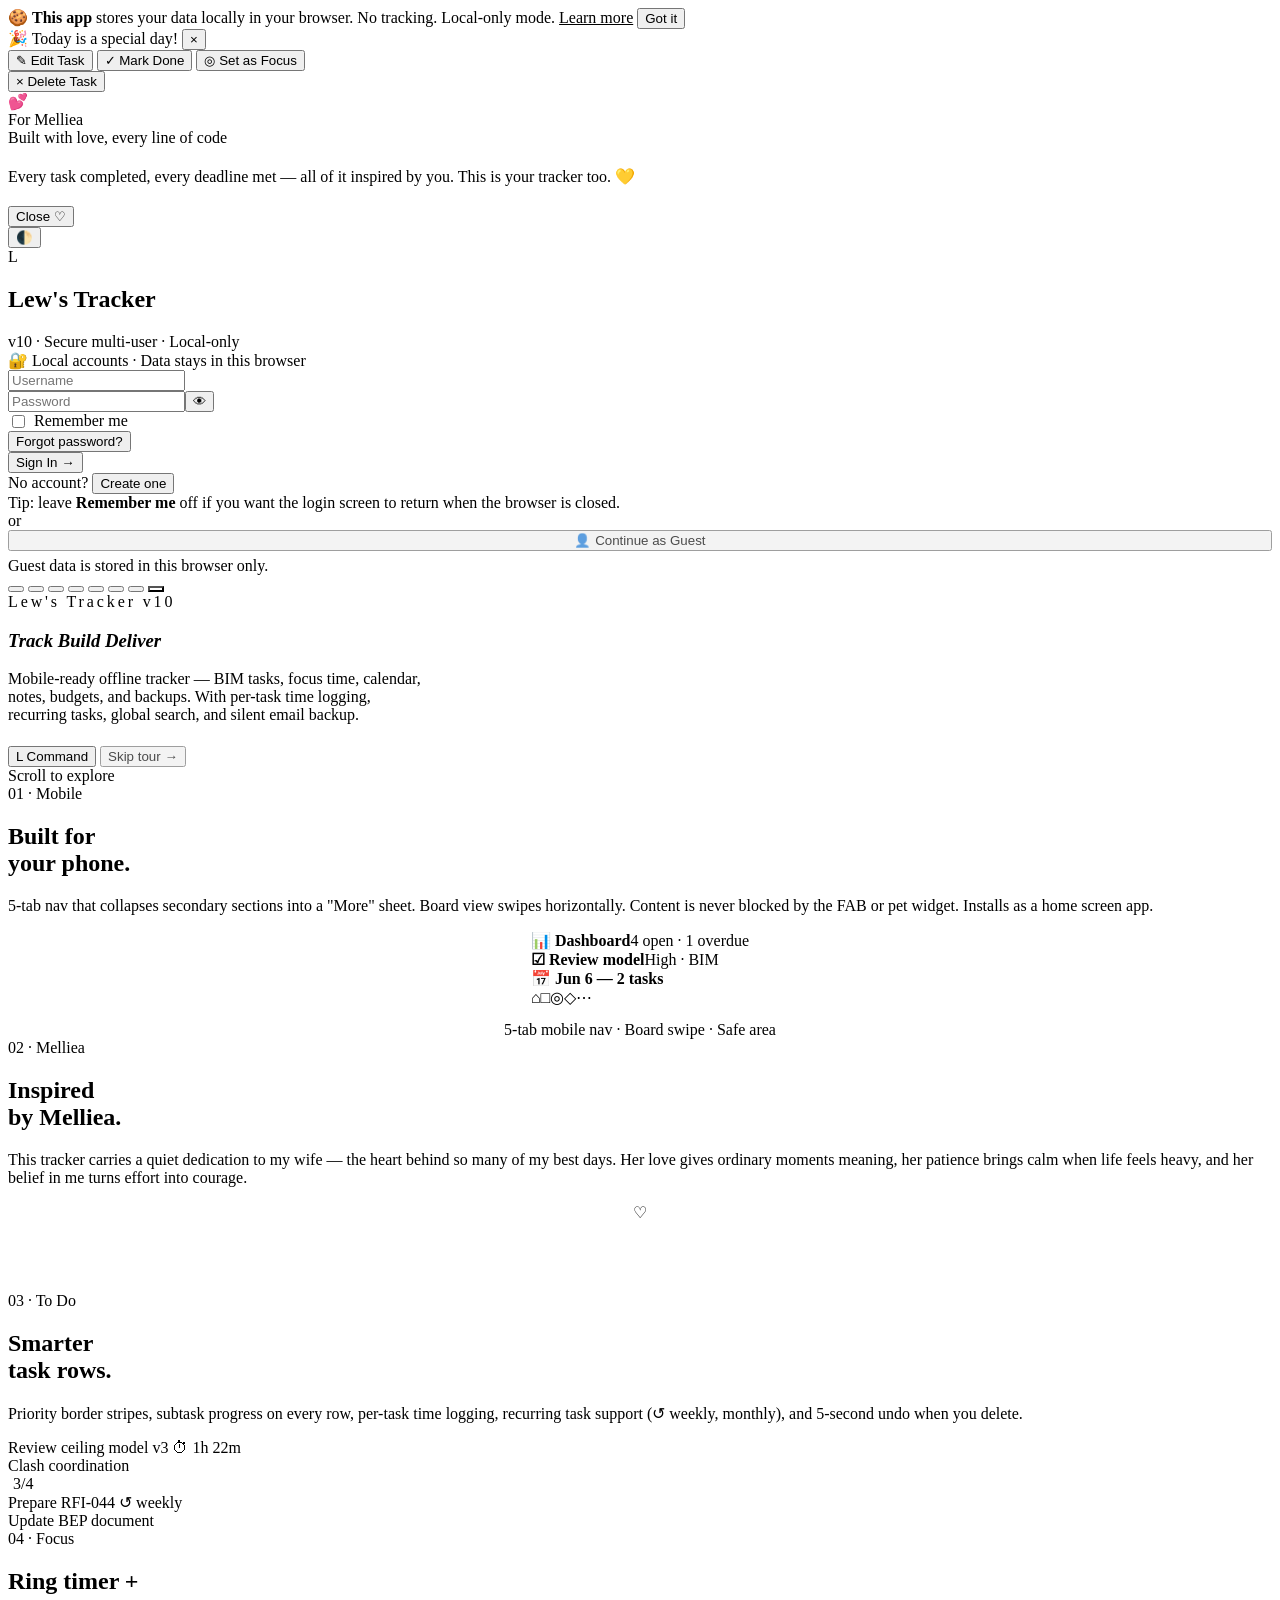
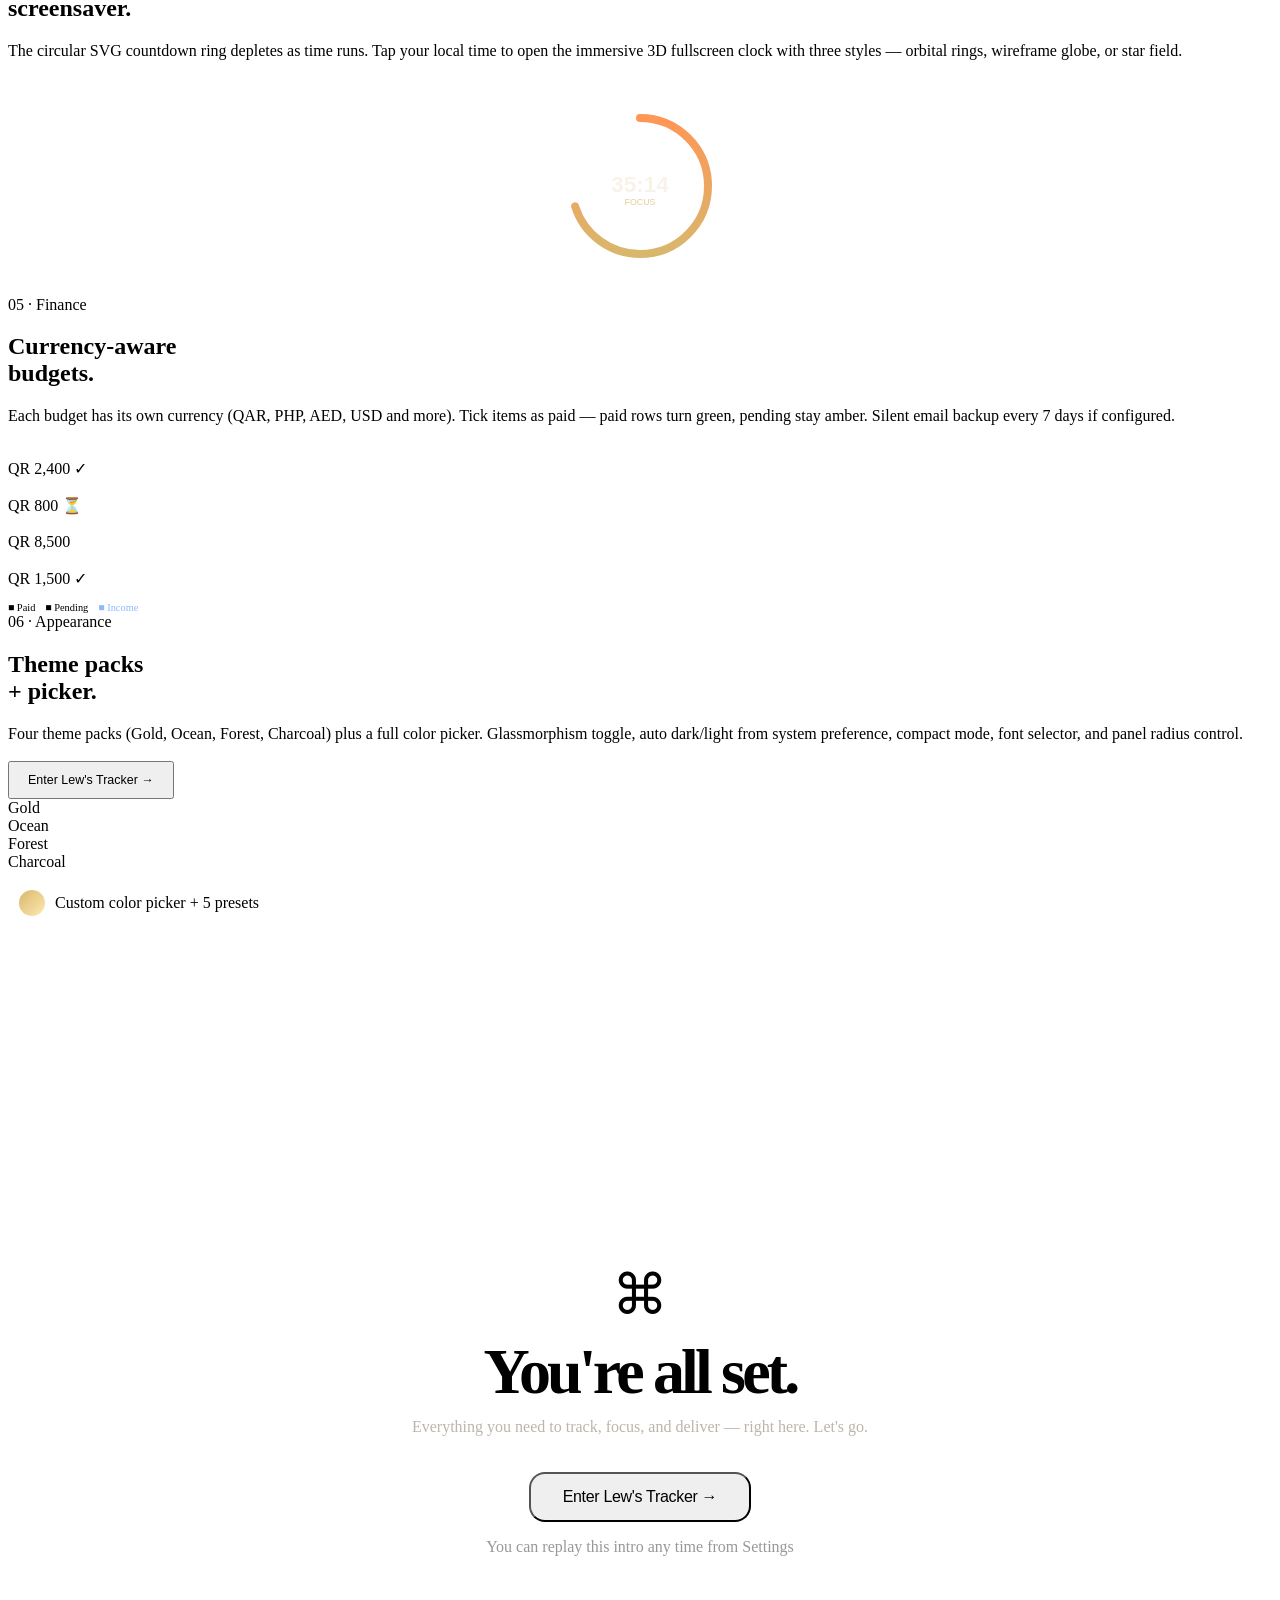
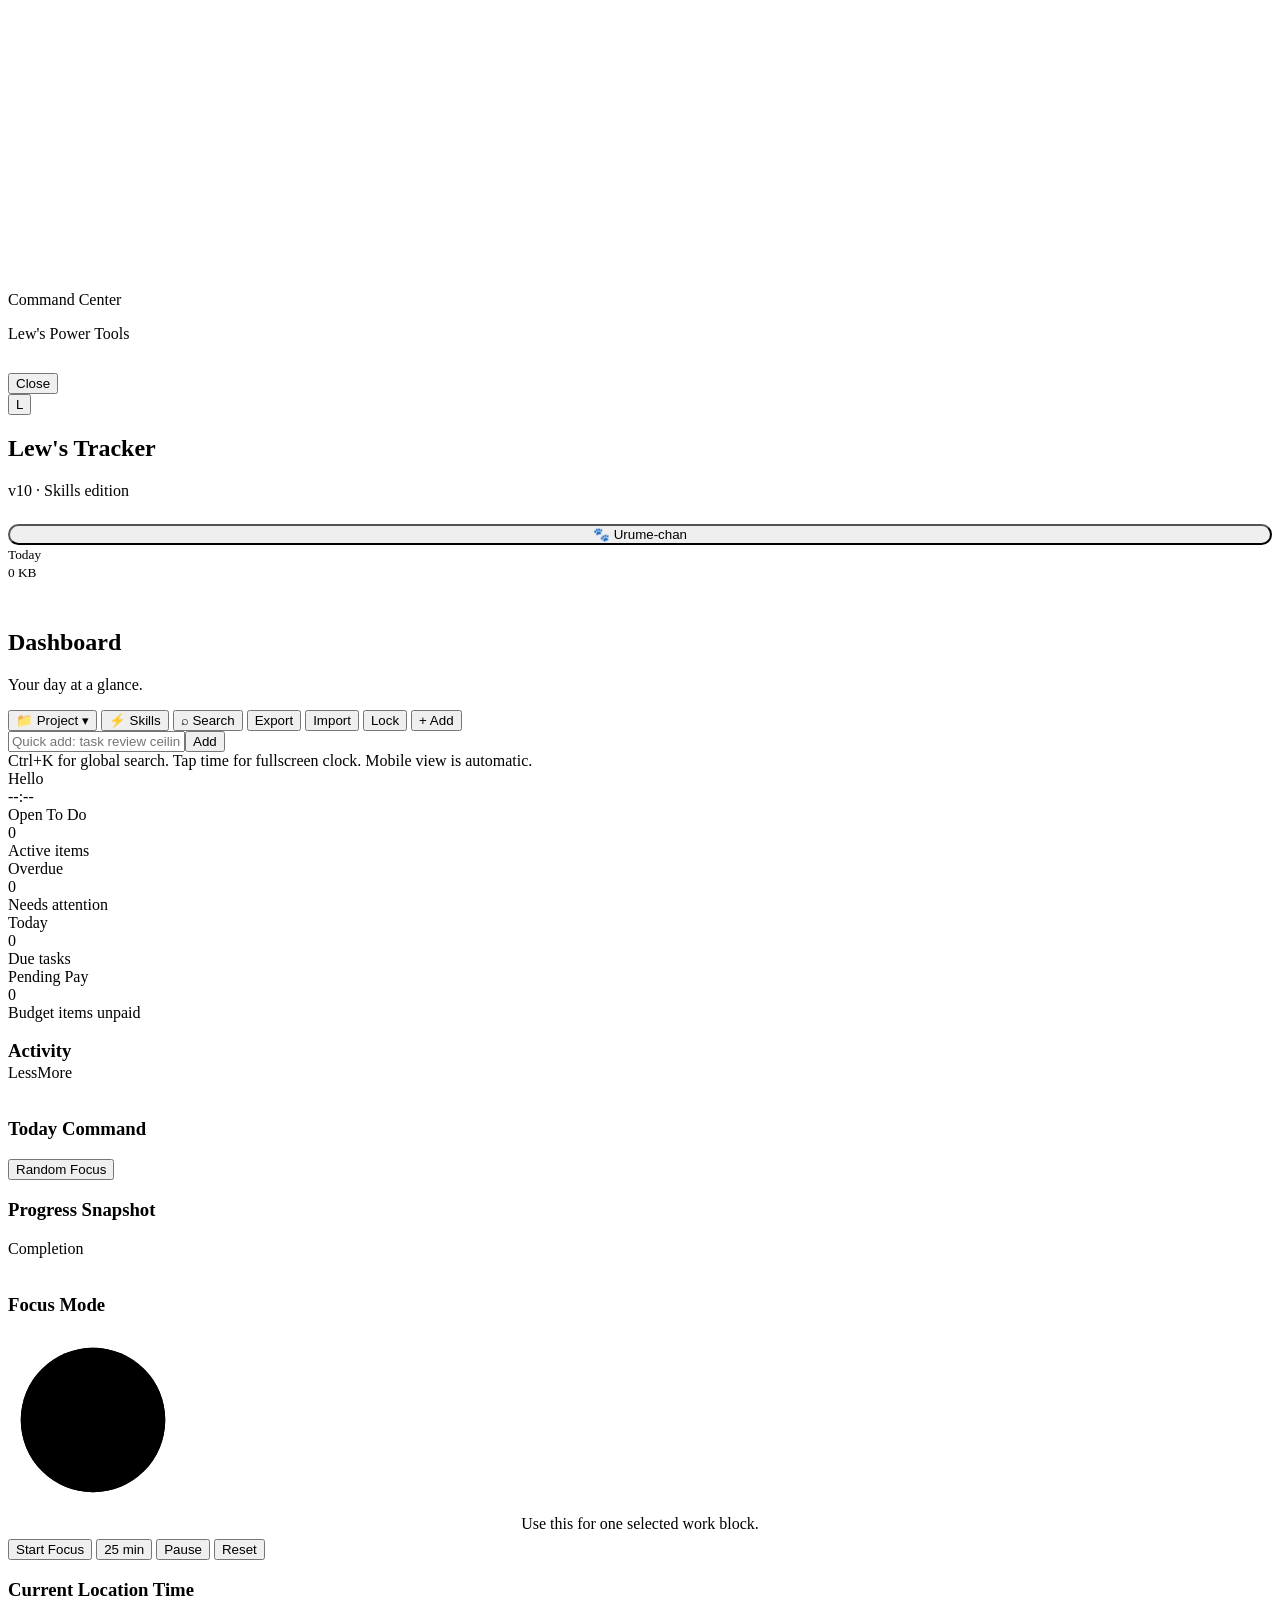
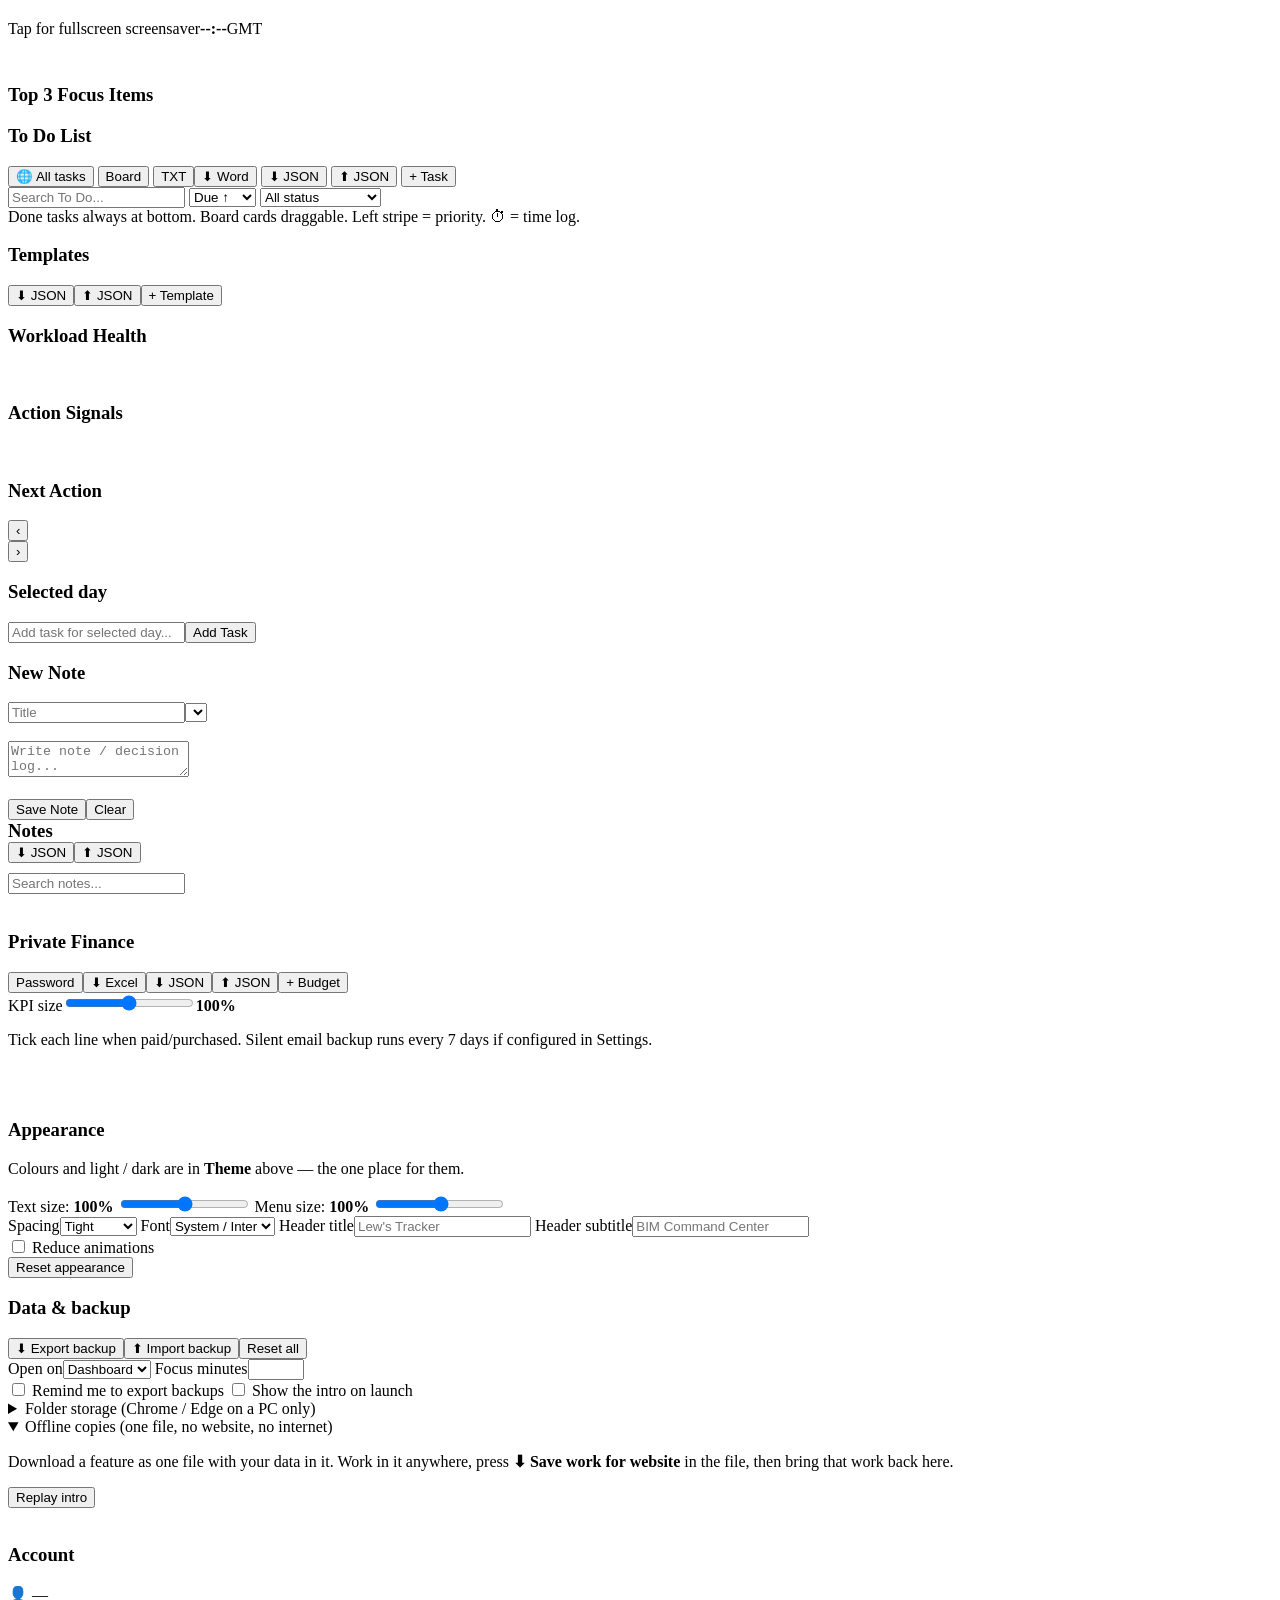
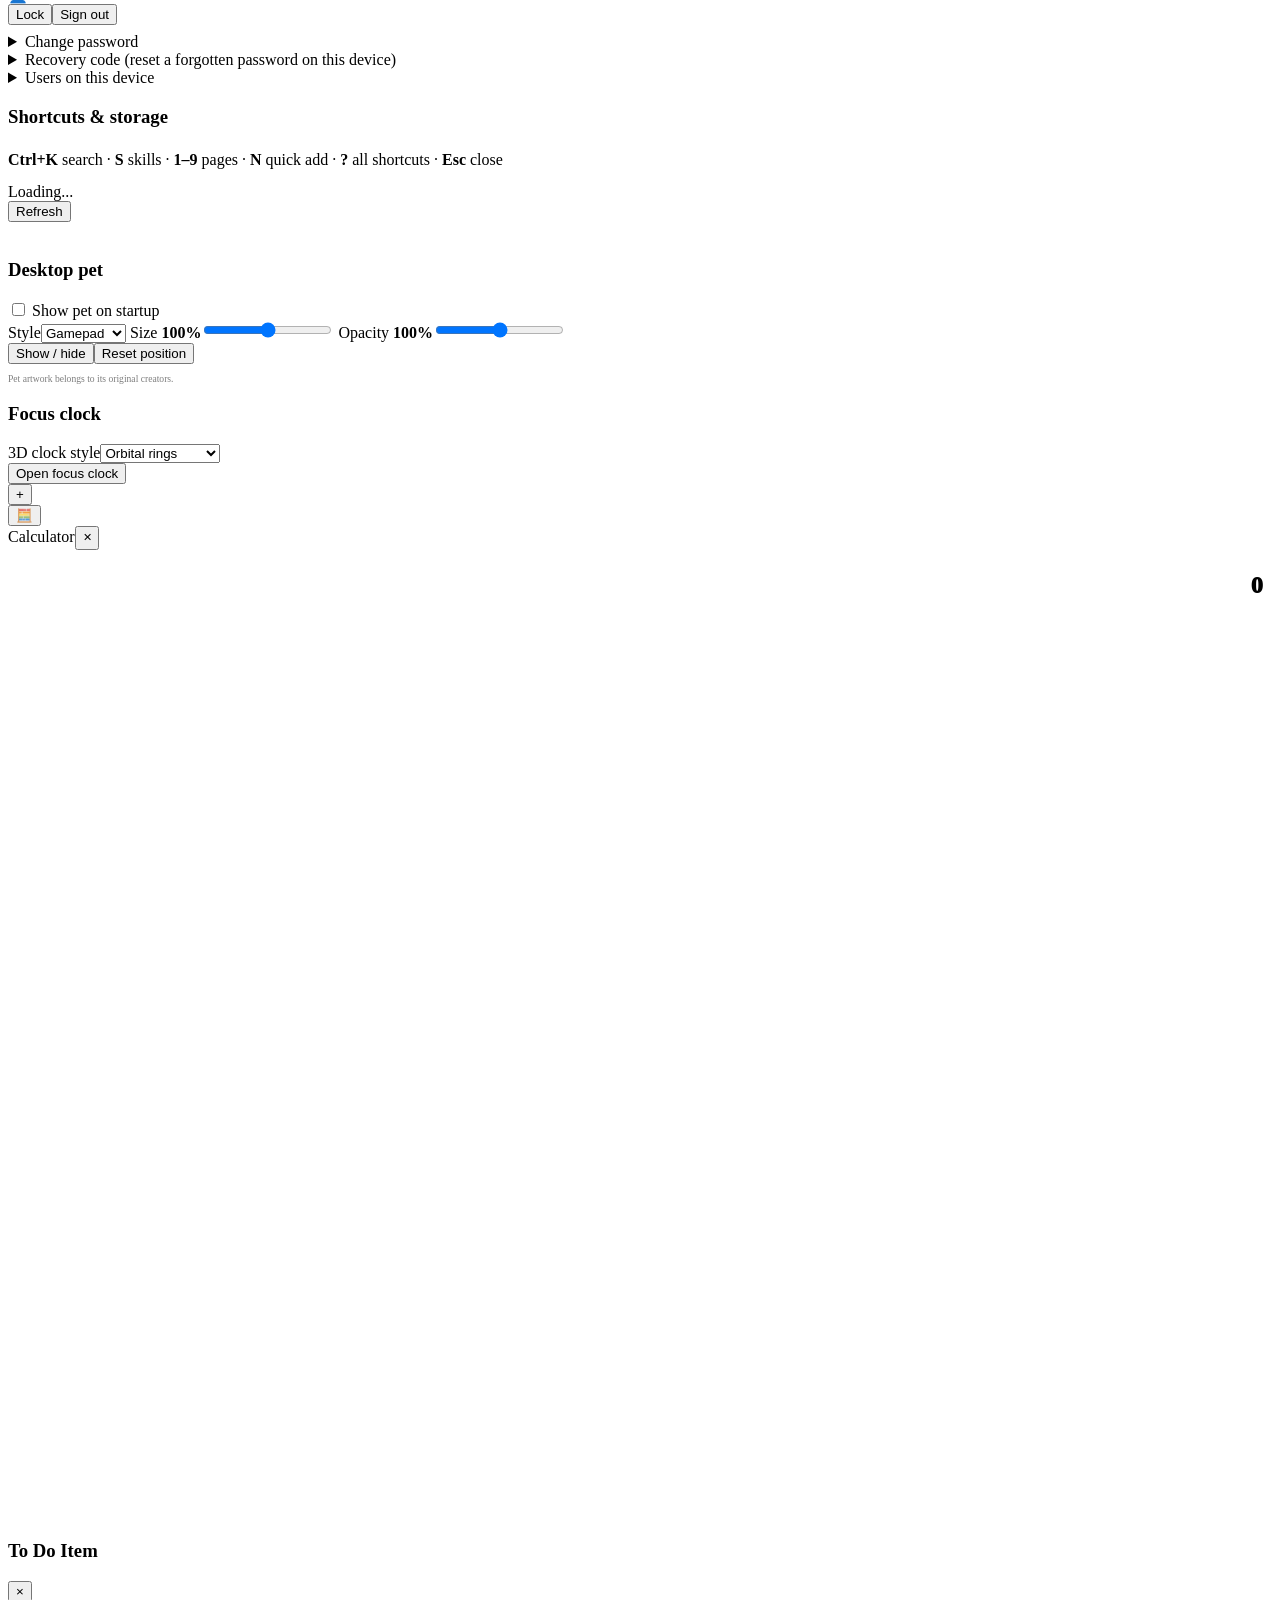
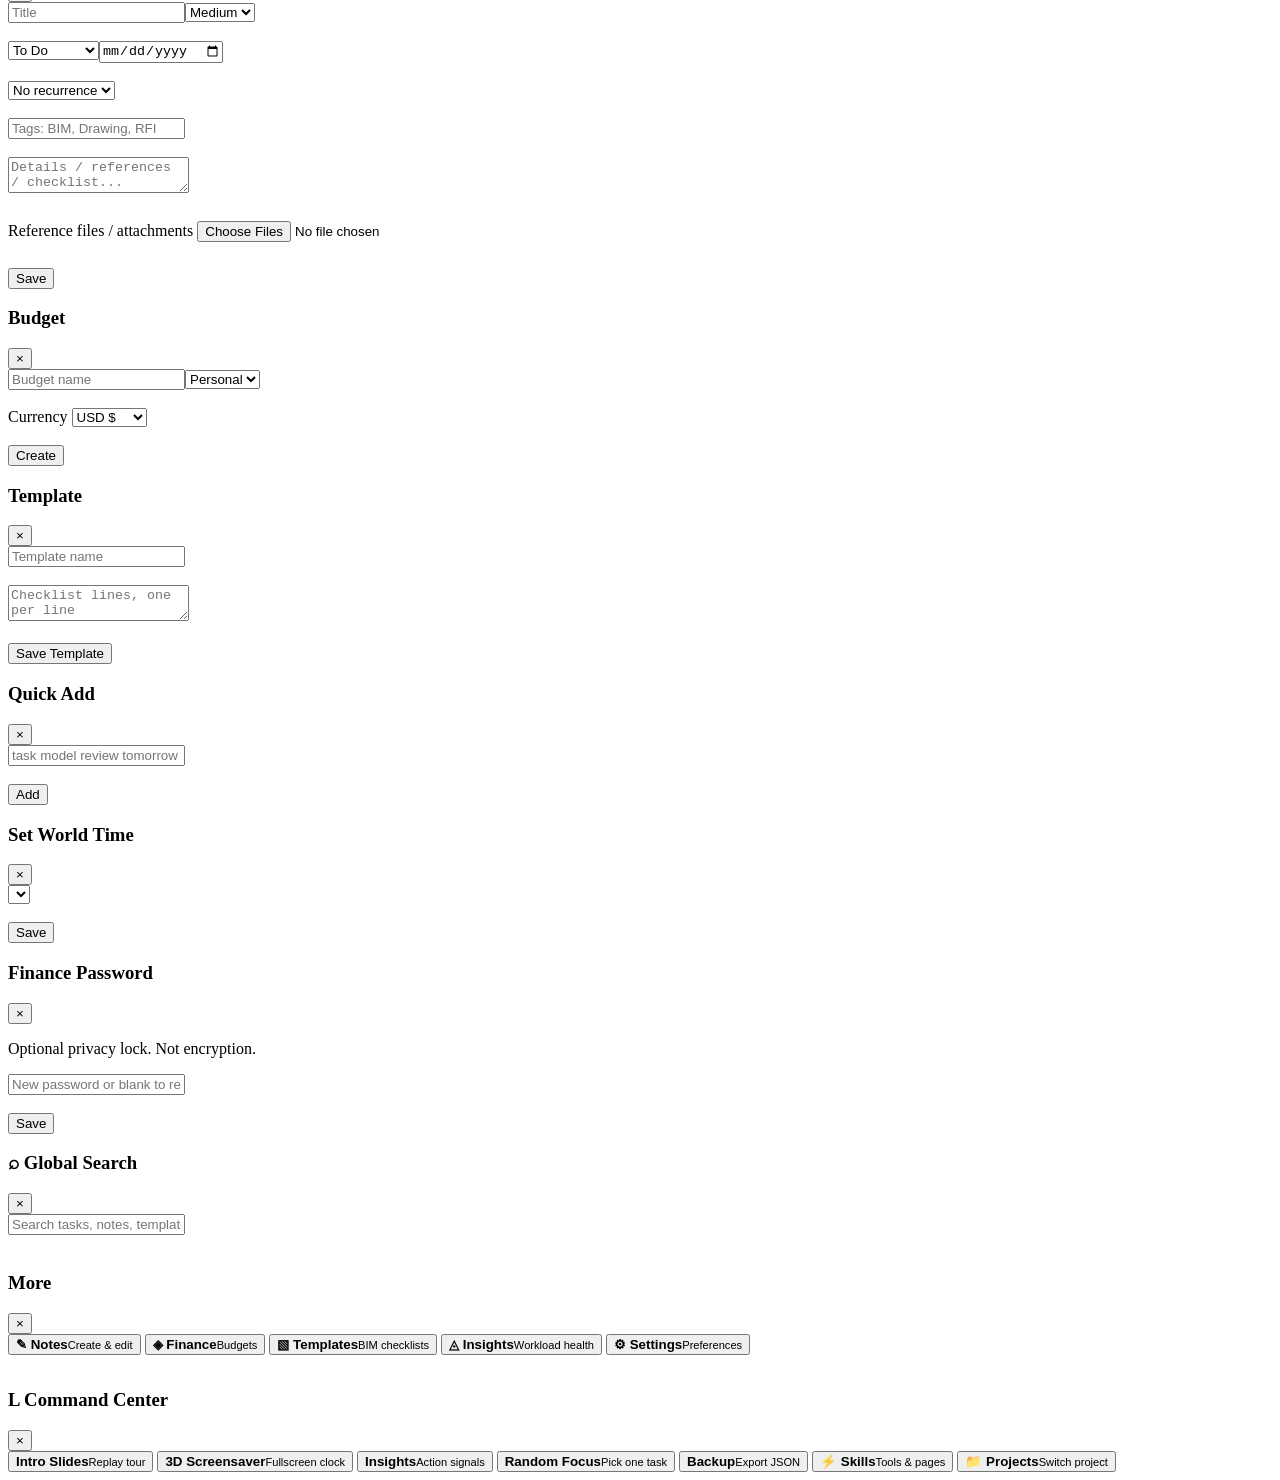
==== index.html @ 8d97970d "Model assignments export/import + new-MIDP check; Folder tree view - Drawing ID = number without rev" ====
<!doctype html>
<html lang="en">
<!--
  LEW'S TRACKER v10 — the MOTHER FILE
  ─────────────────────────────────────────────────────────────────────
  This file is the "computer case": login, menu, the tracker's own tabs
  and the SKILL LIST (near the bottom).  Everything else is a separate
  piece you can upgrade on its own:

    core/      the motherboard — app.js (tracker), lt.js (plugs skills in),
               theme.js + theme.css (one theme for every tab),
               projects.js (switch projects), sync.js (cloud backup)
    skills/    the upgrade pieces — one folder per skill
    lib/       Excel libraries (work offline)
    img/       pet artwork

  To add a skill: put its file in skills/<name>/ and add one line to the
  SKILL LIST below.  To change a skill: open only that skill's file.
-->
<head>
<meta charset="utf-8">
<meta name="viewport" content="width=device-width,initial-scale=1,viewport-fit=cover">
<meta name="theme-color" content="#070807">
<meta name="description" content="Lew's Tracker — BIM Command Center. Tasks, QA/QC, BIM register, TIDP checks, team delegation with Excel planners. Multi-project, local-first.">
<meta name="author" content="Lew">
<meta property="og:type" content="website">
<meta property="og:url" content="https://louie186.github.io/work-tracker/">
<meta property="og:title" content="Lew's Tracker — BIM Command Center">
<meta property="og:description" content="BIM task tracker with QA/QC, register, TIDP checker and team delegation.">
<meta property="og:image" content="https://louie186.github.io/work-tracker/icons/icon-512.png">
<meta name="twitter:card" content="summary_large_image">
<link rel="manifest" href="manifest.json">
<link rel="icon" type="image/png" sizes="32" href="icons/favicon-32.png">
<link rel="apple-touch-icon" href="icons/icon-192.png">
<title>Lew's Tracker v10</title>
<script src="core/theme.js"></script>
<link rel="stylesheet" href="core/app.css">
<link rel="stylesheet" href="core/theme.css">
<link rel="stylesheet" href="core/lt.css">
</head>
<body>
<script src="core/boot.js"></script>

<!-- ── Cookie Consent ─────────────────────────────────────────────────── -->
<div id="cookieBanner" class="hidden">
  <span>🍪 <b>This app</b> stores your data locally in your browser. No tracking. Local-only mode. <a href="#" onclick="return false" style="color:var(--accent)">Learn more</a></span>
  <button class="btn primary" onclick="acceptCookies()">Got it</button>
</div>

<!-- ── Today Is Special Banner ───────────────────────────────────────── -->
<div id="specialBanner">
  <span id="specialBannerMsg">🎉 Today is a special day!</span>
  <button class="close-banner" onclick="document.getElementById('specialBanner').classList.remove('show')">×</button>
</div>

<!-- ── Context Menu ───────────────────────────────────────────────────── -->
<div id="ctxMenu">
  <button onclick="ctxAction('edit')">✎ Edit Task</button>
  <button onclick="ctxAction('done')">✓ Mark Done</button>
  <button onclick="ctxAction('focus')">◎ Set as Focus</button>
  <div class="ctx-divider"></div>
  <button onclick="ctxAction('delete')" class="ctx-danger">× Delete Task</button>
</div>

<!-- ── Dedication Overlay ────────────────────────────────────────────── -->
<div id="dedicationOverlay">
  <div class="dedication-card">
    <div class="dedication-heart">💕</div>
    <div class="dedication-title">For Melliea</div>
    <div class="dedication-subtitle">Built with love, every line of code</div>
    <div class="daily-quote" id="dedicationQuote" style="text-align:left;margin:0 0 20px"></div>
    <div class="dedication-msg" id="dedicationMsg">
      Every task completed, every deadline met — all of it inspired by you. 
      This is your tracker too. 💛
    </div>
    <div id="dedicationCountdown" style="margin-bottom:20px"></div>
    <button class="dedication-close" onclick="closeDedication()">Close ♡</button>
  </div>
</div>

<!-- ── Login Screen v8.8 ─────────────────────────────────────────────── -->
<div class="login-screen" id="loginScreen">
  <div class="login-card">
    <button class="login-theme-toggle" type="button" onclick="toggleLoginTheme()" title="Toggle light / dark">🌓</button>
    <div class="login-logo" id="loginLogoEl" onclick="handleLogoClick()">L</div>
    <h2>Lew's Tracker</h2>
    <div class="sub">v10 · Secure multi-user · Local-only</div>
    <div class="login-secure-badge">🔐 Local accounts · Data stays in this browser</div>

    <!-- Sign in form -->
    <div id="loginForm">
      <input id="loginUsername" placeholder="Username" autocomplete="username" autocapitalize="none">
      <div class="login-field"><input id="loginPassword" type="password" placeholder="Password" autocomplete="current-password"><button class="login-eye" type="button" onclick="togglePwd('loginPassword',this)">👁</button></div>
      <div class="login-actions-row"><label class="small" style="display:flex;align-items:center;gap:6px"><input type="checkbox" id="rememberMe" style="width:auto"> Remember me</label><button class="login-mini-btn" type="button" onclick="showRecovery()">Forgot password?</button></div>
      <button class="btn primary" onclick="doLogin()">Sign In →</button>
      <div class="login-err" id="loginErr"></div>
      <div class="login-switch">No account? <button onclick="showRegister()">Create one</button></div>
      <div class="login-help">Tip: leave <b>Remember me</b> off if you want the login screen to return when the browser is closed.</div>
      <div class="login-divider">or</div>
      <button class="btn" onclick="doGuestLogin()" style="width:100%;justify-content:center;opacity:.7">👤 Continue as Guest</button>
      <div class="login-help" style="margin-top:6px">Guest data is stored in this browser only.</div>
    </div>

    <!-- Register form -->
    <div id="registerForm" style="display:none">
      <input id="regUsername" placeholder="Choose username" autocapitalize="none">
      <div class="login-field"><input id="regPassword" type="password" placeholder="Password (min 4 chars)" oninput="updatePwdStrength(this.value)"><button class="login-eye" type="button" onclick="togglePwd('regPassword',this)">👁</button></div><div class="login-strength" id="pwdStrength"><span></span></div>
      <div class="login-field"><input id="regPassword2" type="password" placeholder="Confirm password"><button class="login-eye" type="button" onclick="togglePwd('regPassword2',this)">👁</button></div>
      <select id="regSecQ" style="margin-top:6px"><option value="">— Security question (for recovery) —</option><option value="pet">What was your first pet's name?</option><option value="city">What city were you born in?</option><option value="food">What is your favorite food?</option><option value="teacher">Who was your favorite teacher?</option><option value="street">What street did you grow up on?</option></select>
      <input id="regSecA" placeholder="Your answer" style="margin-top:6px">
      <button class="btn primary" onclick="doRegister()">Create Account</button>
      <div class="login-err" id="regErr"></div>
      <div class="login-switch">Have an account? <button onclick="showSignIn()">Sign in</button></div>
    </div>

    <!-- Recovery form -->
    <div id="recoveryForm" style="display:none">
      <input id="recUsername" placeholder="Your username" autocapitalize="none">
      <div id="recSecQWrap" style="margin-top:8px;display:none">
        <p class="small" id="recSecQLabel" style="margin-bottom:6px;color:var(--accent)"></p>
        <input id="recSecA" placeholder="Your answer">
      </div>
      <div class="login-divider">or</div>
      <div class="login-field"><input id="recMasterCode" placeholder="Recovery code (set in Settings → Security)" type="password"><button class="login-eye" type="button" onclick="togglePwd('recMasterCode',this)">👁</button></div>
      <div class="login-field" style="margin-top:8px"><input id="recNewPwd" type="password" placeholder="New password (min 4 chars)"><button class="login-eye" type="button" onclick="togglePwd('recNewPwd',this)">👁</button></div>
      <div class="login-field" style="margin-top:6px"><input id="recNewPwd2" type="password" placeholder="Confirm new password"><button class="login-eye" type="button" onclick="togglePwd('recNewPwd2',this)">👁</button></div>
      <button class="btn primary" onclick="doRecovery()" style="margin-top:8px">Reset Password</button>
      <div class="login-err" id="recErr"></div>
      <div class="login-switch"><button onclick="showSignIn()">Back to sign in</button></div>
    </div>
  </div>
</div>

<section class="intro" id="intro">
<!-- Scroll progress bar -->
<div class="intro-progress" id="introProgress"><div class="intro-progress-fill" id="introProgressFill"></div></div>
<!-- Floating particles -->
<div class="intro-particles" id="introParticles"></div>
<!-- Progress dots (right edge) -->
<div class="intro-dots" id="introDots">
  <button class="intro-dot-btn active" onclick="scrollIntroTo(0)" title="Intro"></button>
  <button class="intro-dot-btn" onclick="scrollIntroTo(1)" title="Mobile"></button>
  <button class="intro-dot-btn" onclick="scrollIntroTo(2)" title="Melliea"></button>
  <button class="intro-dot-btn" onclick="scrollIntroTo(3)" title="Tasks"></button>
  <button class="intro-dot-btn" onclick="scrollIntroTo(4)" title="Focus"></button>
  <button class="intro-dot-btn" onclick="scrollIntroTo(5)" title="Finance"></button>
  <button class="intro-dot-btn" onclick="scrollIntroTo(6)" title="Appearance"></button>
  <button class="intro-dot-btn" onclick="scrollIntroTo(7)" title="Enter" style="background:color-mix(in srgb,var(--accent) 30%,transparent)"></button>
</div>

<!-- Title slide -->
<section class="intro-top" id="introSlide0">
  <div class="intro-grid">
    <div>
      <div class="label" style="color:var(--accent);letter-spacing:.18em;margin-bottom:12px">Lew's Tracker v10</div>
      <h1>
        <span><em>Track</em></span>
        <span><em>Build</em></span>
        <span><em>Deliver</em></span>
      </h1>
      <p style="margin:18px 0 22px;max-width:420px">Mobile-ready offline tracker — BIM tasks, focus time, calendar, notes, budgets, and backups. With per-task time logging, recurring tasks, global search, and silent email backup.</p>
      <div class="row">
        <button class="btn" onclick="openCommand()">L Command</button>
        <button class="btn" onclick="scrollIntroTo(7)" style="opacity:.7">Skip tour →</button>
      </div>
    </div>
    <div class="orb">
      <div class="orb-glow"></div>
      <div class="orb-globe">
        <div class="orb-ring"></div>
        <div class="orb-ring"></div>
        <div class="orb-ring"></div>
        <div class="orb-ring"></div>
        <div class="orb-ring"></div>
        <div class="orb-ring"></div>
        <div class="orb-ring"></div>
        <div class="orb-ring"></div>
      </div>
      <div class="orb-core"></div>
      <div class="orb-dot"></div>
    </div>
  </div>
  <div class="scroll-cue">Scroll to explore</div>
</section>

<!-- Slide 01 · Mobile -->
<section class="intro-slide" id="introSlide1">
  <div class="slide-inner">
    <div>
      <div class="slide-kicker">01 · Mobile</div>
      <h2 class="slide-title">Built for<br>your phone.</h2>
      <p>5-tab nav that collapses secondary sections into a "More" sheet. Board view swipes horizontally. Content is never blocked by the FAB or pet widget. Installs as a home screen app.</p>
    </div>
    <div class="slide-card" style="display:flex;flex-direction:column;align-items:center;justify-content:center;gap:14px">
      <div class="demo-phone">
        <div class="demo-phone-bar"></div>
        <div class="demo-phone-body">
          <div class="demo-phone-card"><b>📊 Dashboard</b>4 open · 1 overdue</div>
          <div class="demo-phone-card"><b>☑ Review model</b>High · BIM</div>
          <div class="demo-phone-card"><b>📅 Jun 6 — 2 tasks</b></div>
        </div>
        <div class="demo-phone-nav">
          <span class="on">⌂</span><span>□</span><span>◎</span><span>◇</span><span>⋯</span>
        </div>
      </div>
      <p class="small" style="text-align:center;margin:0">5-tab mobile nav · Board swipe · Safe area</p>
    </div>
  </div>
</section>

<!-- Slide 02 · Melliea -->
<section class="intro-slide" id="introSlide2">
  <div class="slide-inner">
    <div>
      <div class="slide-kicker">02 · Melliea</div>
      <h2 class="slide-title">Inspired<br>by Melliea.</h2>
      <p>This tracker carries a quiet dedication to my wife — the heart behind so many of my best days. Her love gives ordinary moments meaning, her patience brings calm when life feels heavy, and her belief in me turns effort into courage.</p>
    </div>
    <div class="slide-card" style="display:flex;flex-direction:column;align-items:center;justify-content:center;gap:16px">
      <div class="mock-heart">♡</div>
      <p class="small" style="text-align:center;color:rgba(255,255,255,.55);font-style:italic;max-width:220px;margin:0">"For Melliea — my inspiration, my peace, and my reason to keep becoming better."</p>
    </div>
  </div>
</section>

<!-- Slide 03 · Tasks -->
<section class="intro-slide" id="introSlide3">
  <div class="slide-inner">
    <div>
      <div class="slide-kicker">03 · To Do</div>
      <h2 class="slide-title">Smarter<br>task rows.</h2>
      <p>Priority border stripes, subtask progress on every row, per-task time logging, recurring task support (↺ weekly, monthly), and 5-second undo when you delete.</p>
    </div>
    <div class="slide-card">
      <div class="demo-tasks">
        <div class="demo-task high">Review ceiling model v3 <span class="demo-badge">⏱ 1h 22m</span></div>
        <div class="demo-task medium">
          Clash coordination
          <span style="display:flex;align-items:center;gap:5px">
            <span class="demo-prog-wrap"><span class="demo-prog-fill" style="width:75%"></span></span>
            <span class="demo-badge">3/4</span>
          </span>
        </div>
        <div class="demo-task low">Prepare RFI-044 <span class="demo-badge">↺ weekly</span></div>
        <div class="demo-task done">Update BEP document</div>
      </div>
    </div>
  </div>
</section>

<!-- Slide 04 · Focus -->
<section class="intro-slide" id="introSlide4">
  <div class="slide-inner">
    <div>
      <div class="slide-kicker">04 · Focus</div>
      <h2 class="slide-title">Ring timer +<br>screensaver.</h2>
      <p>The circular SVG countdown ring depletes as time runs. Tap your local time to open the immersive 3D fullscreen clock with three styles — orbital rings, wireframe globe, or star field.</p>
    </div>
    <div class="slide-card" style="display:grid;place-items:center;min-height:220px">
      <svg viewBox="0 0 200 200" width="160" height="160">
        <circle fill="none" stroke="rgba(255,255,255,.08)" stroke-width="10" cx="100" cy="100" r="85"/>
        <circle fill="none" stroke="url(#rg)" stroke-width="10" stroke-linecap="round" cx="100" cy="100" r="85"
          stroke-dasharray="534" stroke-dashoffset="160"
          transform="rotate(-90 100 100)" style="animation:ringPulse 3s ease-in-out infinite"/>
        <defs><linearGradient id="rg" x1="0%" y1="0%" x2="100%" y2="0%"><stop offset="0%" stop-color="#d8b76d"/><stop offset="100%" stop-color="#ff9655"/></linearGradient></defs>
        <text fill="#f8f2e8" font-size="28" font-weight="900" text-anchor="middle" dominant-baseline="middle" font-family="Arial,sans-serif" x="100" y="100">35:14</text>
        <text fill="rgba(216,183,109,.7)" font-size="11" text-anchor="middle" font-family="Arial,sans-serif" x="100" y="124">FOCUS</text>
      </svg>
    </div>
  </div>
</section>

<!-- Slide 05 · Finance -->
<section class="intro-slide" id="introSlide5">
  <div class="slide-inner">
    <div>
      <div class="slide-kicker">05 · Finance</div>
      <h2 class="slide-title">Currency-aware<br>budgets.</h2>
      <p>Each budget has its own currency (QAR, PHP, AED, USD and more). Tick items as paid — paid rows turn green, pending stay amber. Silent email backup every 7 days if configured.</p>
    </div>
    <div class="slide-card">
      <div style="margin-bottom:14px">
        <div class="demo-budget-row">
          <span style="color:rgba(255,255,255,.7)">Housing</span>
          <div class="demo-bbar-wrap"><div class="demo-bbar paid" style="--w:85%;animation-delay:.1s"></div></div>
          <span class="demo-budget-val g">QR 2,400 ✓</span>
        </div>
        <div class="demo-budget-row">
          <span style="color:rgba(255,255,255,.7)">Transport</span>
          <div class="demo-bbar-wrap"><div class="demo-bbar pend" style="--w:42%;animation-delay:.3s"></div></div>
          <span class="demo-budget-val o">QR 800 ⏳</span>
        </div>
        <div class="demo-budget-row">
          <span style="color:rgba(255,255,255,.7)">Income</span>
          <div class="demo-bbar-wrap"><div class="demo-bbar income" style="--w:100%;animation-delay:.5s"></div></div>
          <span class="demo-budget-val b">QR 8,500</span>
        </div>
        <div class="demo-budget-row">
          <span style="color:rgba(255,255,255,.7)">Savings</span>
          <div class="demo-bbar-wrap"><div class="demo-bbar paid" style="--w:55%;animation-delay:.7s"></div></div>
          <span class="demo-budget-val g">QR 1,500 ✓</span>
        </div>
      </div>
      <div style="display:flex;gap:10px;font-size:.65rem">
        <span style="color:var(--green)">■ Paid</span>
        <span style="color:var(--accent2)">■ Pending</span>
        <span style="color:#8db9ff">■ Income</span>
      </div>
    </div>
  </div>
</section>

<!-- Slide 06 · Appearance -->
<section class="intro-slide" id="introSlide6">
  <div class="slide-inner">
    <div>
      <div class="slide-kicker">06 · Appearance</div>
      <h2 class="slide-title">Theme packs<br>+ picker.</h2>
      <p>Four theme packs (Gold, Ocean, Forest, Charcoal) plus a full color picker. Glassmorphism toggle, auto dark/light from system preference, compact mode, font selector, and panel radius control.</p>
      <div class="row" style="margin-top:18px">
        <button class="btn primary" onclick="closeIntro()" style="font-size:.78rem;padding:10px 18px">Enter Lew's Tracker →</button>
      </div>
    </div>
    <div class="slide-card">
      <div class="theme-swatches">
        <div class="theme-sw gold"><div class="sw-dot"></div>Gold</div>
        <div class="theme-sw ocean"><div class="sw-dot"></div>Ocean</div>
        <div class="theme-sw forest"><div class="sw-dot"></div>Forest</div>
        <div class="theme-sw charcoal"><div class="sw-dot"></div>Charcoal</div>
      </div>
      <div style="display:flex;align-items:center;gap:10px;margin-top:8px;padding:10px;background:rgba(255,255,255,.04);border-radius:12px;border:1px solid rgba(255,255,255,.08)">
        <div style="width:26px;height:26px;border-radius:50%;background:linear-gradient(135deg,#d8b76d,#ffeab0);flex:0 0 auto"></div>
        <span class="small">Custom color picker + 5 presets</span>
      </div>
    </div>
  </div>
</section>

<!-- ── End slide — the ONLY way into the tracker ──────────────────────── -->
<section class="intro-slide" id="introSlideEnd" style="min-height:100svh;display:grid;place-items:center;padding:32px;scroll-snap-align:start;text-align:center">
  <div style="max-width:480px">
    <div style="font-size:3.5rem;margin-bottom:16px;animation:corePulse 2.5s ease-in-out infinite">⌘</div>
    <h2 style="margin:0 0 12px;font-size:clamp(32px,6vw,64px);letter-spacing:-.06em;line-height:.9">You're all set.</h2>
    <p style="color:#bdb5a8;margin:0 0 32px;font-size:1rem;line-height:1.7">Everything you need to track, focus, and deliver — right here. Let's go.</p>
    <button class="btn primary" onclick="closeIntro()" id="enterTrackerBtn" style="font-size:1rem;padding:14px 32px;border-radius:16px;letter-spacing:-.02em">Enter Lew's Tracker →</button>
    <div class="small" style="margin-top:16px;opacity:.4">You can replay this intro any time from Settings</div>
  </div>
</section>
</section>


<!-- v8.5: Secret Command Center -->
<div class="secret-overlay" id="secretOverlay">
  <div class="secret-inner">
    <div class="secret-title">Command Center</div>
    <p class="small" style="color:var(--muted)">Lew's Power Tools</p>
    <div class="secret-stats" id="secretStats"></div>
    <div class="secret-grid" id="secretGrid"></div>
    <button class="btn" id="secretCloseBtn" style="margin-top:14px">Close</button>
  </div>
</div>

<div class="app">
<aside class="sidebar">
  <div class="brand"><button class="logo" onclick="openCommand()">L</button><div><h1 style="cursor:default">Lew's Tracker</h1><p>v10 · Skills edition</p></div></div>
  <nav class="nav" id="nav"><div class="nav-indicator" id="navIndicator"></div></nav>
  <button id="petSideBtn" data-skill="pet" class="btn" style="width:100%;margin-top:8px;border-radius:14px;justify-content:center" onclick="uToggle()" title="Toggle Urume-chan Pet">🐾 Urume-chan</button>
  <div class="sidebox"><small id="todayTxt">Today</small><div class="track"><div class="fill" id="storageBar"></div></div><small id="storageTxt">0 KB</small></div>
  <!-- Subtle dedication button — for Lew -->
  <button onclick="openDedication()" title="💛" style="margin-top:auto;width:100%;background:none;border:none;color:rgba(255,255,255,.12);font-size:.65rem;padding:8px 4px;cursor:pointer;text-align:left;transition:.3s;border-radius:8px" onmouseover="this.style.color='var(--accent)'" onmouseout="this.style.color='rgba(255,255,255,.12)'">✦ Inspired by Melliea</button>
</aside>

<main class="main">
  <header class="top">
    <div class="title"><h2 id="pageTitle">Dashboard</h2><p id="pageSub">Your day at a glance.</p></div>
    <div class="actions">
      <button class="btn lt-proj-chip" id="ltProjChip" onclick="LTProjects.open()" title="Switch project">📁 Project ▾</button>
      <button class="btn" onclick="LT.openSkills()" title="Skills launcher (S)">⚡ Skills</button>
      <button class="btn" onclick="openSearch()">⌕ Search</button>
      <button class="btn hdr-extra" onclick="exportData()">Export</button>
      <button class="btn hdr-extra" onclick="importFile.click()">Import</button>
      <input id="importFile" type="file" accept=".json" hidden onchange="importData(event)">
      <button class="btn hdr-extra" onclick="forceReturnLogin()">Lock</button>
      <button class="btn primary" onclick="openQuick()">+ Add</button>
      <button onclick="openSecret()" style="width:8px;height:8px;border-radius:50%;background:var(--line);border:none;cursor:pointer;padding:0;opacity:.3;transition:.3s" title=" "></button>
    </div>
  </header>
  <section class="quick"><input id="quickInput" placeholder="Quick add: task review ceiling tomorrow high #BIM | event meeting Friday | note decision log"><button class="btn primary" onclick="quickAdd()">Add</button></section>
  <div class="hint">Ctrl+K for global search. Tap time for fullscreen clock. Mobile view is automatic.</div>

  <!-- DASHBOARD -->
  <section id="dashboard" class="view active">
    <div id="weekStripWrap"></div>
    <div id="greetBar">
      <div class="greet-left">
        <div id="greetMsg">Hello</div>
        <div id="greetDate" class="small"></div>
      </div>
      <div class="greet-right">
        <div id="greetClock">--:--</div>
        <div class="greet-meter"><span id="dayMeter"></span></div>
        <div id="dayMeterLbl" class="small"></div>
      </div>
    </div>
    <div class="grid auto stagger">
      <div class="card kpi"><div class="label">Open To Do</div><div class="num" id="kOpen">0</div><div class="sub">Active items</div><div class="kpi-ring" id="ringOpen"></div></div>
      <div class="card kpi"><div class="label">Overdue</div><div class="num" id="kOverdue">0</div><div class="sub">Needs attention</div><div class="kpi-ring" id="ringOverdue"></div></div>
      <div class="card kpi"><div class="label">Today</div><div class="num" id="kToday">0</div><div class="sub">Due tasks</div><div class="kpi-ring" id="ringToday"></div></div>
      <div class="card kpi"><div class="label">Pending Pay</div><div class="num" id="kPendingPay">0</div><div class="sub">Budget items unpaid</div><div class="kpi-ring" id="ringPendingPay"></div></div>
    </div>
    <br>
    <div class="card heat-card">
      <div class="task-head" style="margin-bottom:2px"><h3 style="margin:0">Activity</h3><span class="small" id="heatRange"></span></div>
      <div class="heat-wrap" id="heatWrap"></div>
      <div class="heat-legend"><span>Less</span><span class="heat-cell"></span><span class="heat-cell" data-l="1"></span><span class="heat-cell" data-l="2"></span><span class="heat-cell" data-l="3"></span><span class="heat-cell" data-l="4"></span><span>More</span></div>
    </div>
    <br>
    <div class="grid two">
      <div class="card"><div class="panel-actions" style="justify-content:space-between"><h3>Today Command</h3><button class="btn" onclick="randomFocus()">Random Focus</button></div><div id="dashCommand" class="list"></div></div>
      <div class="card"><h3>Progress Snapshot</h3><div class="small">Completion</div><div class="progress"><span id="doneBar" style="width:0%"></span></div><br><div id="dashStats" class="grid auto"></div></div>
    </div>
  </section>

  <!-- FOCUS -->
  <section id="focus" class="view">
    <div class="grid two">
      <div class="card">
        <h3>Focus Mode</h3>
        <svg class="timer-svg" viewBox="0 0 200 200" width="170" height="170">
          <circle class="timer-bg" cx="100" cy="100" r="85"/>
          <circle class="timer-prog" cx="100" cy="100" r="85" id="timerRing" stroke-dasharray="534" stroke-dashoffset="0"/>
          <text class="timer-text" x="100" y="113" id="timerTxt">45:00</text>
        </svg>
        <p class="small" style="text-align:center;margin:6px 0">Use this for one selected work block.</p>
        <div class="panel-actions" style="justify-content:center">
          <button class="btn primary" onclick="startTimer(settingsFocus())">Start Focus</button>
          <button class="btn" onclick="startTimer(25)">25 min</button>
          <button class="btn" onclick="pauseTimer()">Pause</button>
          <button class="btn danger" onclick="resetTimer()">Reset</button>
        </div>
      </div>
      <div class="card">
        <h3>Current Location Time</h3>
        <div class="atom-container"><div class="atom-nucleus"></div><div class="atom-orbit"><div class="atom-electron"></div></div><div class="atom-orbit"><div class="atom-electron"></div></div><div class="atom-orbit"><div class="atom-electron"></div></div></div>
        <div class="clockbox" onclick="openObject()"><span class="small">Tap for fullscreen screensaver</span><strong id="localClock">--:--</strong><span class="pill" id="localGmt">GMT</span></div>
        <div class="world-grid" id="worldCards" style="margin-top:10px"></div>
      </div>
    </div>
    <br>
    <div class="card"><h3>Top 3 Focus Items</h3><div id="focusTop" class="list"></div></div>
  </section>

  <!-- TASKS -->
  <section id="tasks" class="view">
    <div class="card">
      <div class="task-head"><h3>To Do List</h3>
        <div class="task-actions-clean">
          <button class="btn" onclick="LTLinks.toggleAll()" id="allTasksBtn" title="Your To Do + team, QA/QC and MIDP work in one list">🌐 All tasks</button>
          <button class="btn" onclick="toggleMode()" id="modeBtn">Board</button>
          <button class="btn" onclick="exportTaskReport()">TXT</button><button class="btn" onclick="exportTaskDocx()">⬇ Word</button>
          <button class="btn" onclick="exportTab('tasks')" title="Export only your tasks">⬇ JSON</button>
          <button class="btn" onclick="document.getElementById('impTasks').click()" title="Import / merge tasks">⬆ JSON</button>
          <input id="impTasks" type="file" accept=".json" hidden onchange="importTab('tasks',event)">
          <button class="btn primary" onclick="openTask()">+ Task</button>
        </div>
      </div>
      <div class="toolbar">
        <input id="taskSearch" placeholder="Search To Do...">
        <select id="taskSort" onchange="renderTasks()"><option value="dueAsc">Due ↑</option><option value="dueDesc">Due ↓</option><option value="createdDesc">Newest</option><option value="createdAsc">Oldest</option></select>
        <select id="taskFilter"><option value="all">All status</option><option value="todo">To Do</option><option value="progress">In Progress</option><option value="waiting">Waiting</option><option value="done">Done</option><option value="hasFiles">Has Files</option><option value="noFiles">No Files</option><option value="openChecks">Unfinished items</option></select>
      </div>
      <div class="small" style="margin-bottom:10px">Done tasks always at bottom. Board cards draggable. Left stripe = priority. ⏱ = time log.</div>
      <div id="taskArea"></div>
    </div>
  </section>

  <!-- TEMPLATES -->
  <section id="templates" class="view">
    <div class="card"><div class="panel-actions" style="justify-content:space-between"><h3>Templates</h3><div class="row" style="gap:6px"><button class="btn" onclick="exportTab('templates')" title="Export only your templates">⬇ JSON</button><button class="btn" onclick="document.getElementById('impTemplates').click()" title="Import / merge templates">⬆ JSON</button><input id="impTemplates" type="file" accept=".json" hidden onchange="importTab('templates',event)"><button class="btn primary" onclick="openTemplate()">+ Template</button></div></div><div class="templates" id="templateList"></div></div>
  </section>

  <!-- INSIGHTS -->
  <section id="insights" class="view">
    <div class="grid two">
      <div class="card"><h3>Workload Health</h3><div id="insightHero" class="insight-hero"></div><br><div id="insightCards" class="grid auto"></div></div>
      <div class="card"><h3>Action Signals</h3><div id="duePressure" class="list"></div><br><h3>Next Action</h3><div id="nextAction" class="list"></div></div>
    </div>
  </section>

  <!-- CALENDAR -->
  <section id="calendar" class="view">
    <div class="grid two">
      <div class="card"><div class="cal-head"><button class="icon" onclick="moveMonth(-1)">‹</button><div class="cal-title" id="monthLabel"></div><span class="pill" id="weekNum" style="font-size:.6rem"></span><button class="icon" onclick="moveMonth(1)">›</button></div><div class="cal-grid" id="calendarGrid"></div></div>
      <div class="card"><h3 id="selectedTitle">Selected day</h3><div class="panel-actions"><input id="eventInput" placeholder="Add task for selected day..."><button class="btn primary" onclick="addEvent()">Add Task</button></div><div id="dayList" class="list"></div></div>
    </div>
  </section>

  <!-- NOTES -->
  <section id="notes" class="view">
    <div class="grid two">
      <div class="card"><h3 id="noteEditorTitle">New Note</h3><input id="noteId" hidden><div class="row"><input id="noteTitle" placeholder="Title"><select id="noteTask"></select></div><br><textarea id="noteBody" placeholder="Write note / decision log..."></textarea><br><br><div class="row"><button class="btn primary" onclick="saveNote()">Save Note</button><button class="btn" onclick="clearNoteEditor()">Clear</button></div></div>
      <div class="card"><div class="row" style="justify-content:space-between;margin-bottom:10px"><h3 style="margin:0">Notes</h3><div class="row" style="gap:6px"><button class="btn" onclick="exportTab('notes')" title="Export only your notes">⬇ JSON</button><button class="btn" onclick="document.getElementById('impNotes').click()" title="Import / merge notes">⬆ JSON</button><input id="impNotes" type="file" accept=".json" hidden onchange="importTab('notes',event)"><button class="btn" id="credListBtn" onclick="showCredentialsList()" style="display:none" title="View user accounts">Accounts</button></div></div><input id="noteSearch" placeholder="Search notes..." oninput="renderNotes()"><br><br><div id="noteList" class="note-grid"></div></div>
    </div>
  </section>

  <!-- FINANCE -->
  <section id="finance" class="view">
    <div class="card">
      <div class="panel-actions" style="justify-content:space-between"><h3>Private Finance</h3><div class="row"><button class="btn" onclick="openFinancePass()">Password</button><button class="btn" onclick="exportFinanceExcel()">⬇ Excel</button><button class="btn" onclick="exportTab('finance')" title="Export only your budgets">⬇ JSON</button><button class="btn" onclick="document.getElementById('impFinance').click()" title="Import / merge budgets">⬆ JSON</button><input id="impFinance" type="file" accept=".json" hidden onchange="importTab('finance',event)"><button class="btn primary" onclick="openBudget()">+ Budget</button></div></div>
      <div class="row"><label class="small">KPI size</label><input type="range" min="90" max="150" id="financeScaleRange" oninput="setFinanceScale(this.value)" style="max-width:200px"><b id="financeScaleLabel" class="small">100%</b></div>
      <p class="small">Tick each line when paid/purchased. Silent email backup runs every 7 days if configured in Settings.</p>
      <div id="financeLock"></div><div id="budgetList" class="list"></div>
    </div>

  </section>

  <!-- SETTINGS -->
  <section id="settings" class="view">
    <div class="grid two">
      <div class="card" id="ltThemeCard"></div>
      <div class="card" id="ltProjectsCard"></div>
    </div>
    <br>
    <div class="card" id="ltSkillsCard"></div>
    <br>
    <div class="grid two">
      <div class="card">
        <h3>Appearance</h3>
        <p class="small" style="margin-top:0">Colours and light / dark are in <b>Theme</b> above — the one place for them.</p>
        <label class="small">Text size: <b id="fontLabel">100%</b></label>
        <input type="range" id="fontRange" min="85" max="136" oninput="setScale(this.value)">
        <label class="small">Menu size: <b id="tabScaleLabel">100%</b></label>
        <input type="range" id="tabScaleRange" min="85" max="150" oninput="setTabScale(this.value)">
        <div class="set-two">
          <label class="small">Spacing<select id="densitySelect" onchange="setDensity(this.value)"><option value="ultra">Tight</option><option value="compact">Compact</option><option value="standard">Standard</option><option value="comfortable">Roomy</option></select></label>
          <label class="small">Font<select id="fontSelect" onchange="setFont(this.value)">
            <option value='Inter,ui-sans-serif,system-ui,-apple-system,"Segoe UI",sans-serif'>System / Inter</option>
            <option value='"Segoe UI",Tahoma,Geneva,Verdana,sans-serif'>Segoe</option>
            <option value='Georgia,"Times New Roman",serif'>Serif</option>
            <option value='ui-monospace,SFMono-Regular,Menlo,Consolas,monospace'>Mono</option>
          </select></label>
          <label class="small">Header title<input id="brandTitleInput" placeholder="Lew's Tracker" onchange="setBranding()"></label>
          <label class="small">Header subtitle<input id="brandSubInput" placeholder="BIM Command Center" onchange="setBranding()"></label>
        </div>
        <label class="small"><input type="checkbox" id="reduceMotionToggle" onchange="setReduceMotion(this.checked)" style="width:auto"> Reduce animations</label>
        <div class="panel-actions"><button class="btn" onclick="resetAppearanceOnly()">Reset appearance</button></div>
      </div>
      <div class="card">
        <h3>Data &amp; backup</h3>
        <div id="gsyncSlot"></div>
        <div class="panel-actions"><button class="btn primary" onclick="exportData()">⬇ Export backup</button><button class="btn" onclick="importFile.click()">⬆ Import backup</button><button class="btn danger" onclick="resetAll()">Reset all</button></div>
        <div class="set-two">
          <label class="small">Open on<select id="defaultView" onchange="setDefaultView(this.value)"><option value="dashboard">Dashboard</option><option value="tasks">To Do</option><option value="focus">Focus</option><option value="calendar">Calendar</option><option value="finance">Finance</option></select></label>
          <label class="small">Focus minutes<input type="number" id="focusDefault" min="5" max="120" onchange="setFocusDefault(this.value)"></label>
        </div>
        <label class="small"><input type="checkbox" id="autoBackupHint" onchange="setBackupHint(this.checked)" style="width:auto"> Remind me to export backups</label>
        <label class="small"><input type="checkbox" id="introToggle" onchange="setIntroReplay(this.checked)" style="width:auto"> Show the intro on launch</label>
        <details class="set-more"><summary>Folder storage <span class="small">(Chrome / Edge on a PC only)</span></summary>
          <p class="small">Keep a copy of your data and attachments in a folder on this PC — one folder per tab, one per task.</p>
          <div class="panel-actions"><button class="btn primary" onclick="chooseSaveFolder()">📁 Choose folder</button><button class="btn" onclick="saveToSelectedFolder(true)">💾 Save now</button><button class="btn" onclick="loadFromSelectedFolder(true)">↻ Load</button></div>
          <div class="small" id="folderSaveStatus">No folder selected — using browser storage only</div>
        </details>
        <details class="set-more" open><summary>Offline copies <span class="small">(one file, no website, no internet)</span></summary>
          <p class="small">Download a feature as one file with your data in it. Work in it anywhere, press <b>⬇ Save work for website</b> in the file, then bring that work back here.</p>
          <div class="panel-actions" id="ltOfflineBtns"></div>
        </details>
        <div class="panel-actions"><button class="btn" onclick="document.getElementById('intro').classList.remove('hide')">Replay intro</button></div>
      </div>
    </div>
    <br>
    <div class="grid two">
      <div class="card">
        <h3>Account</h3>
        <div class="row" style="margin-bottom:8px"><div class="user-chip">👤 <span id="currentUserLabel">—</span></div><button class="btn" onclick="forceReturnLogin()">Lock</button><button class="btn danger" onclick="doLogout()">Sign out</button></div>
        <details class="set-more"><summary>Change password</summary>
          <input id="cpOld" type="password" placeholder="Current password">
          <input id="cpNew" type="password" placeholder="New password">
          <input id="cpNew2" type="password" placeholder="Confirm new password">
          <button class="btn primary" onclick="changePassword()">Change password</button>
          <div class="login-err" id="cpErr" style="text-align:left"></div>
        </details>
        <details class="set-more"><summary>Recovery code <span class="small">(reset a forgotten password on this device)</span></summary>
          <input id="recCodeSet" type="password" placeholder="New recovery code (min 6 characters)" autocomplete="new-password">
          <button class="btn" onclick="setRecoveryCode()">Save recovery code</button>
          <div class="small" id="recCodeMsg"></div>
        </details>
        <details class="set-more"><summary>Users on this device</summary>
          <div id="usersList"></div>
          <button class="btn" onclick="doLogout();showRegister()">+ Add user</button>
        </details>
      </div>
      <div class="card">
        <h3>Shortcuts &amp; storage</h3>
        <div class="small" style="line-height:1.8"><b>Ctrl+K</b> search · <b>S</b> skills · <b>1–9</b> pages · <b>N</b> quick add · <b>?</b> all shortcuts · <b>Esc</b> close</div>
        <div class="divider" style="margin:8px 0"></div>
        <div class="small" id="dataMonitorInfo">Loading...</div>
        <button class="btn" onclick="updateDataMonitor()">Refresh</button>
      </div>
    </div>
    <br>
    <div class="grid two">
      <div class="card" data-skill="pet">
        <h3>Desktop pet</h3>
        <label class="small"><input type="checkbox" id="petAutoShow" onchange="setPetAutoShow(this.checked)" style="width:auto"> Show pet on startup</label>
        <div class="set-two">
          <label class="small">Style<select id="petModeSelect" onchange="setPetMode(this.value)"><option value="gamepad">Gamepad</option><option value="keyboard">Keyboard</option><option value="live2d">Live2D ✨</option></select></label>
          <label class="small">Size <b id="petSizeLbl">100%</b><input type="range" id="petSizeRange" min="40" max="160" oninput="setPetSize(this.value)"></label>
          <label class="small">Opacity <b id="petOpLbl">100%</b><input type="range" id="petOpRange" min="20" max="100" oninput="setPetOpacity(this.value)"></label>
        </div>
        <div class="panel-actions"><button class="btn primary" onclick="togglePet()">Show / hide</button><button class="btn" onclick="resetPetPos()">Reset position</button></div>
        <p class="small" style="opacity:.5;font-size:.6rem">Pet artwork belongs to its original creators.</p>
      </div>
      <div class="card">
        <h3>Focus clock</h3>
        <label class="small">3D clock style<select id="clockStyleSelect" onchange="setClockStyle(+this.value)"><option value="0">Orbital rings</option><option value="1">Wireframe globe</option><option value="2">Star field</option></select></label>
        <div class="panel-actions"><button class="btn primary" onclick="openObject()">Open focus clock</button></div>
      </div>
    </div>
</section>

<!-- Skill pages (QA/QC, Register, TIDP, Delegation …) are added here from the SKILL LIST -->
</main>
</div>

<!-- Mobile nav (5 tabs + More) -->
<nav class="mobile" id="mobileNav"></nav>
<button class="fab" onclick="openQuick()">+</button>
<div class="toast" id="toast"></div>


<!-- v8.5: Floating Calculator -->
<button id="calcFab" onclick="toggleCalcFloat()" title="Calculator">🧮</button>
<div id="calcFloat">
  <div id="calcBar"><span>Calculator</span><button class="icon" onclick="toggleCalcFloat()" style="width:24px;height:24px;font-size:.7rem;min-height:auto">✕</button></div>
  <div id="calcBody">
    <div id="calcDisplay" style="border:1px solid var(--line);border-radius:13px;padding:10px;text-align:right;font-size:1.5rem;font-weight:950;letter-spacing:-.03em;margin-bottom:8px;min-height:44px;background:rgba(255,255,255,.03);overflow:hidden;word-break:break-all"><span id="calcExpr" style="display:block;font-size:.6rem;color:var(--muted);min-height:12px"></span><span id="calcVal">0</span></div>
    <div style="display:grid;grid-template-columns:repeat(4,1fr);gap:5px" id="calcPad"></div>
  </div>
</div>

<!-- 3D Clock -->
<div class="object-modal" id="objectModal" onclick="uCloseObj(event)">
  <div class="object-wrap" style="text-align:center;width:100%;height:100%">
    <canvas id="clockCanvas" style="display:block;width:100vw;height:100vh"></canvas>
    <div id="ssControls" style="position:fixed;bottom:20px;left:50%;transform:translateX(-50%);display:flex;gap:8px;opacity:0;transition:opacity .4s;z-index:81">
      <button class="btn" onclick="event.stopPropagation();nextClockStyle()">Change Style</button>
      <button class="btn primary" onclick="event.stopPropagation();uCloseObjBtn()">Exit Screensaver</button>
    </div>
    <p class="small" style="position:fixed;bottom:6px;left:50%;transform:translateX(-50%);color:rgba(255,255,255,.2);font-size:.55rem;opacity:0;transition:opacity .4s;z-index:81" id="ssHint">Move mouse or tap to show controls · Press Esc to exit</p>
  </div>
</div>

<!-- Task modal -->
<div class="modal" id="taskModal"><div class="modal-card">
  <div class="modal-head"><h3 id="taskModalTitle">To Do Item</h3><button class="icon" onclick="closeModal('taskModal')">×</button></div>
  <input id="taskId" hidden>
  <div class="row"><input id="taskTitle" placeholder="Title"><select id="taskPriority"><option value="low">Low</option><option value="medium" selected>Medium</option><option value="high">High</option></select></div><br>
  <div class="row"><select id="taskStatus"><option value="todo">To Do</option><option value="progress">In Progress</option><option value="waiting">Waiting</option><option value="done">Done</option></select><input id="taskDue" type="date"></div><br>
  <div class="row">
    <select id="taskRecurring" style="flex:1"><option value="none">No recurrence</option><option value="daily">Daily</option><option value="weekly">Weekly</option><option value="fortnightly">Fortnightly</option><option value="monthly">Monthly</option></select>
  </div><br>
  <input id="taskTags" placeholder="Tags: BIM, Drawing, RFI"><br><br>
  <textarea id="taskRefs" placeholder="Details / references / checklist..."></textarea><br><br>
  <label class="small">Reference files / attachments</label>
  <input id="taskFiles" type="file" multiple style="margin-top:6px">
  <div id="taskExistingFiles" style="margin-top:8px"></div><br>
  <button class="btn primary" onclick="saveTask()">Save</button>
</div></div>

<!-- Budget modal -->
<div class="modal" id="budgetModal"><div class="modal-card">
  <div class="modal-head"><h3>Budget</h3><button class="icon" onclick="closeModal('budgetModal')">×</button></div>
  <div class="row"><input id="budgetName" placeholder="Budget name"><select id="budgetType"><option value="personal">Personal</option><option value="project">Project</option></select></div><br>
  <label class="small">Currency</label>
  <select id="budgetCurrency"><option value="USD">USD $</option><option value="QAR">QAR QR</option><option value="AED">AED</option><option value="PHP">PHP ₱</option><option value="EUR">EUR €</option><option value="GBP">GBP £</option><option value="SGD">SGD S$</option><option value="AUD">AUD A$</option><option value="JPY">JPY ¥</option><option value="CAD">CAD C$</option></select><br><br>
  <button class="btn primary" onclick="saveBudget()">Create</button>
</div></div>

<!-- Template modal -->
<div class="modal" id="templateModal"><div class="modal-card">
  <div class="modal-head"><h3 id="templateTitle">Template</h3><button class="icon" onclick="closeModal('templateModal')">×</button></div>
  <input id="templateId" hidden><input id="templateName" placeholder="Template name"><br><br>
  <textarea id="templateLines" placeholder="Checklist lines, one per line"></textarea><br><br>
  <button class="btn primary" onclick="saveTemplate()">Save Template</button>
</div></div>

<!-- Quick add modal -->
<div class="modal" id="quickModal"><div class="modal-card">
  <div class="modal-head"><h3>Quick Add</h3><button class="icon" onclick="closeModal('quickModal')">×</button></div>
  <input id="quickModalInput" placeholder="task model review tomorrow high #BIM"><br><br>
  <button class="btn primary" onclick="quickInput.value=quickModalInput.value;quickAdd();closeModal('quickModal')">Add</button>
</div></div>

<!-- World time modal -->
<div class="modal" id="worldModal"><div class="modal-card">
  <div class="modal-head"><h3 id="worldModalTitle">Set World Time</h3><button class="icon" onclick="closeModal('worldModal')">×</button></div>
  <select id="worldZone"></select><br><br>
  <button class="btn primary" onclick="saveWorldChoice()">Save</button>
</div></div>

<!-- Finance password modal -->
<div class="modal" id="financePassModal"><div class="modal-card">
  <div class="modal-head"><h3>Finance Password</h3><button class="icon" onclick="closeModal('financePassModal')">×</button></div>
  <p class="small">Optional privacy lock. Not encryption.</p>
  <input id="financePassInput" type="password" placeholder="New password or blank to remove"><br><br>
  <button class="btn primary" onclick="saveFinancePass()">Save</button>
</div></div>

<!-- Global search modal -->
<div class="modal" id="searchModal"><div class="modal-card" style="width:min(600px,100%)">
  <div class="modal-head"><h3>⌕ Global Search</h3><button class="icon" onclick="closeModal('searchModal')">×</button></div>
  <input id="globalSearchInput" placeholder="Search tasks, notes, templates…" oninput="renderSearchResults(this.value)" autocomplete="off"><br><br>
  <div id="searchResults"></div>
</div></div>

<!-- More bottom sheet (mobile) -->
<div class="modal" id="moreSheet" style="align-items:flex-end;padding:0"><div class="modal-card" style="width:100%;max-width:100%;border-radius:22px 22px 0 0;padding-bottom:max(16px,env(safe-area-inset-bottom))">
  <div class="modal-head"><h3>More</h3><button class="icon" onclick="closeModal('moreSheet')">×</button></div>
  <div class="grid auto">
    <button class="template" onclick="show('notes');closeModal('moreSheet')"><b>✎ Notes</b><small>Create &amp; edit</small></button>
    <button class="template" onclick="show('finance');closeModal('moreSheet')"><b>◈ Finance</b><small>Budgets</small></button>
    <button class="template" onclick="show('templates');closeModal('moreSheet')"><b>▧ Templates</b><small>BIM checklists</small></button>
    <span id="moreSkills" style="display:contents"></span>
    <button class="template" onclick="show('insights');closeModal('moreSheet')"><b>◬ Insights</b><small>Workload health</small></button>
    <button class="template" onclick="show('settings');closeModal('moreSheet')"><b>⚙ Settings</b><small>Preferences</small></button>
  </div>
</div></div>

<!-- Command modal -->
<div class="modal" id="commandModal"><div class="modal-card">
  <div class="modal-head"><h3>L Command Center</h3><button class="icon" onclick="closeModal('commandModal')">×</button></div>
  <div class="grid auto">
    <button class="template" onclick="document.getElementById('intro').classList.remove('hide');closeModal('commandModal')"><b>Intro Slides</b><small>Replay tour</small></button>
    <button class="template" onclick="openObject();closeModal('commandModal')"><b>3D Screensaver</b><small>Fullscreen clock</small></button>
    <button class="template" onclick="show('insights');closeModal('commandModal')"><b>Insights</b><small>Action signals</small></button>
    <button class="template" onclick="randomFocus();closeModal('commandModal')"><b>Random Focus</b><small>Pick one task</small></button>
    <button class="template" onclick="exportData();closeModal('commandModal')"><b>Backup</b><small>Export JSON</small></button>
    <button class="template" onclick="closeModal('commandModal');LT.openSkills()"><b>⚡ Skills</b><small>Tools &amp; pages</small></button>
    <button class="template" onclick="closeModal('commandModal');LTProjects.open()"><b>📁 Projects</b><small>Switch project</small></button>
  </div>
</div></div>

<!-- ═════════════════════════════════════════════════════════════════════
     SKILL LIST — the upgrade pieces plugged into this tracker
     ─────────────────────────────────────────────────────────────────────
     type  "tab"      its own page in the menu      file = the page (.html)
           "function" a tool you run from ⚡ Skills  file = the script (.js)
           "addon"    loads with the app             css / js = its files
     on           false = installed but switched off (also switchable in
                  Settings → Skills)
     projectKeys  storage that belongs to ONE project (moved when you
                  switch project) — leave out for shared data
     Add a skill: copy a line, change it, drop its file in skills/<id>/.
     ═════════════════════════════════════════════════════════════════════ -->
<script>
window.LT = { SKILLS: [
  /* ── pages ── */
  { id:'delegate', type:'tab', name:'Delegation', icon:'⇶', version:'1.0', short:'Team planner',
    file:'skills/delegate/delegate.html',
    desc:'Give tasks to your team or outsource — list, board & calendar. Make an Excel planner they can update, then read it back in.',
    projectKeys:['lt_delegate_v1'] },
  { id:'qaqc', type:'tab', name:'QA/QC', icon:'☑', version:'2.0', short:'Inspection checklist',
    file:'skills/qaqc/qaqc.html',
    desc:'Checklists per sheet / item, issues, team, PDF reports.' },
  { id:'register-classic', type:'tab', name:'Register (classic)', icon:'▥', version:'25.0', short:'Old BIM lookup', on:false,
    file:'skills/register-classic/register.html',
    desc:'The previous register (typologies, federation stack, coverage map). Kept for reference — switch on if you need it.',
    projectKeys:['lews_register_state_v1','lews_register_updated','lews_register_assign_v1','lews_register_backups',
                 'lews_register_recent','lews_register_views','lews_register_chips','lews_register_syn_v1'] },
  { id:'tidp', type:'tab', name:'MIDP Checker', icon:'▦', version:'2.0', short:'Drawings, models & delivery',
    file:'skills/midp/midp.html',
    desc:'Load the MIDP, model list and submissions. Find any drawing fast, make your own lists, and track what is due, late, sent or revised.',
    projectKeys:['tidp-checker:tracker:v1','tidp-checker:meta','tidp-checker:history','tidp-checker:log','tidp-checker:view',
                 'tidp-checker:lists','tidp-checker:lookup','tidp-checker:index','tidp-checker:folder','tidp-checker:assign'] },

  /* ── tools ── */
  { id:'level-filter', type:'function', name:'Models by level', icon:'⇅', version:'1.0',
    file:'skills/level-filter/level-filter.js',
    desc:'Pick a level (e.g. L16) — lists the models, typologies and drawings on it, sorted. Send them to Delegation as tasks.' },
  { id:'weekly-report', type:'function', name:'Weekly report', icon:'🗒', version:'1.0',
    file:'skills/weekly-report/weekly-report.js',
    desc:'One printable page: your tasks, team delegation progress and QA/QC status for the week.' },
  { id:'game', type:'function', name:'Tower Stack', icon:'🏗', version:'1.0',
    file:'skills/game/tower-stack.js',
    desc:'2-minute break game: stack floor slabs to build the tallest tower. Each task you finish today gives a crane assist.' },

  /* ── add-ons ── */
  { id:'pulse', type:'addon', name:'Project pulse', icon:'📊', version:'1.0',
    css:[], js:['skills/pulse/pulse.js'],
    desc:'Dashboard card showing the open project: team tasks overdue, due this week, QA/QC issues.' },
  { id:'alerts', type:'addon', name:'Reminders', icon:'🔔', version:'1.0',
    css:[], js:['skills/alerts/alerts.js'],
    desc:'Deadline alerts for today’s and overdue tasks, and a nudge when your last backup is over 7 days old.' },
  { id:'sounds', type:'addon', name:'8-bit sounds & XP', icon:'🎮', version:'1.0',
    css:[], js:['skills/sounds/sounds.js'],
    desc:'Chiptune blips and a level-up jingle on the 8-bit skins, plus an XP level from finished tasks.' },
  { id:'pet', type:'addon', name:'Urume-chan pet', icon:'🐾', version:'3.1',
    css:['skills/pet/pet.css'], js:['skills/pet/pet.js','skills/pet/pet-live2d.js'],
    desc:'Desktop pet that reacts to your typing. Gamepad, Keyboard and Live2D styles.' }
] };
</script>

<!-- the motherboard -->
<script src="core/lt.js"></script>
<script src="core/projects.js"></script>
<script src="core/app.js"></script>
<script src="core/clock.js"></script>
<script src="core/extras.js"></script>
<script src="core/links.js"></script>
<script src="core/offline.js"></script>
<!-- add-on skills from the list above -->
<script>LT.wrapShow(); LT.writeAddons();</script>
<script src="core/sync.js"></script>
</body>
</html>
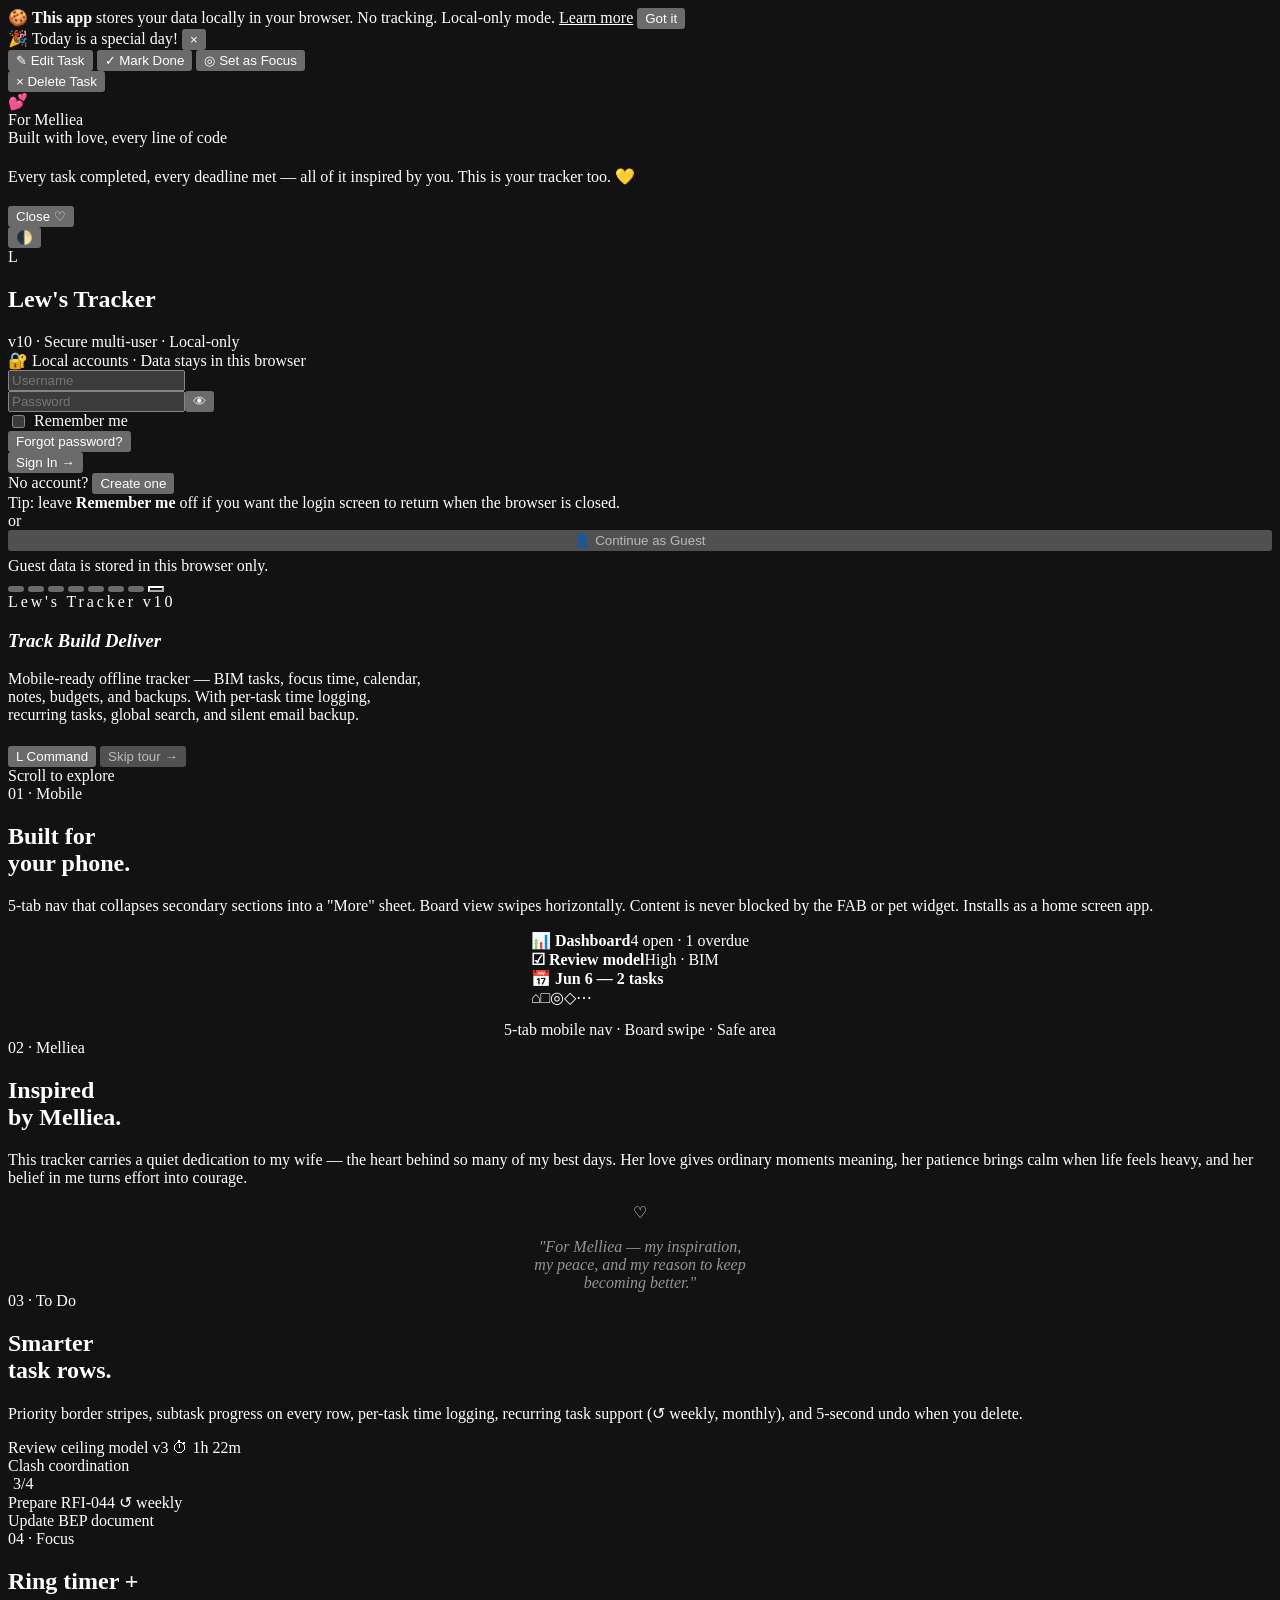
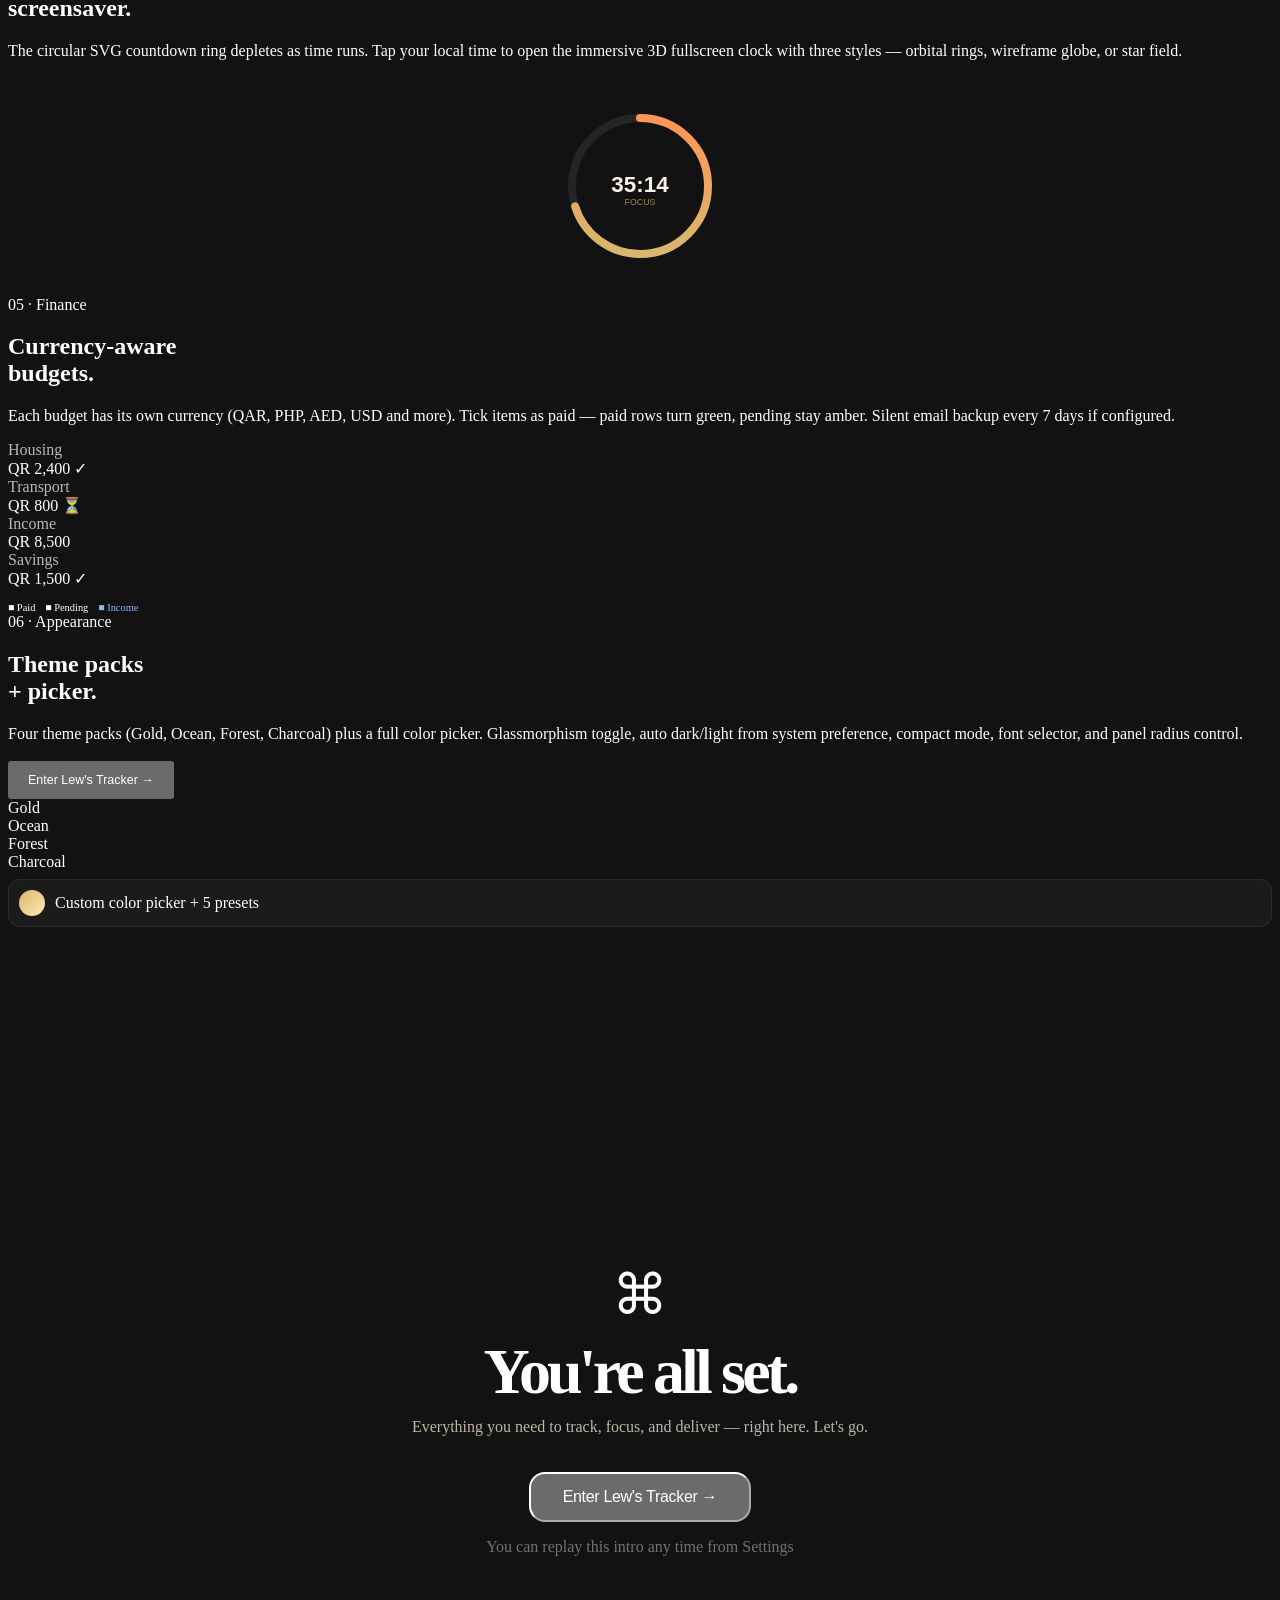
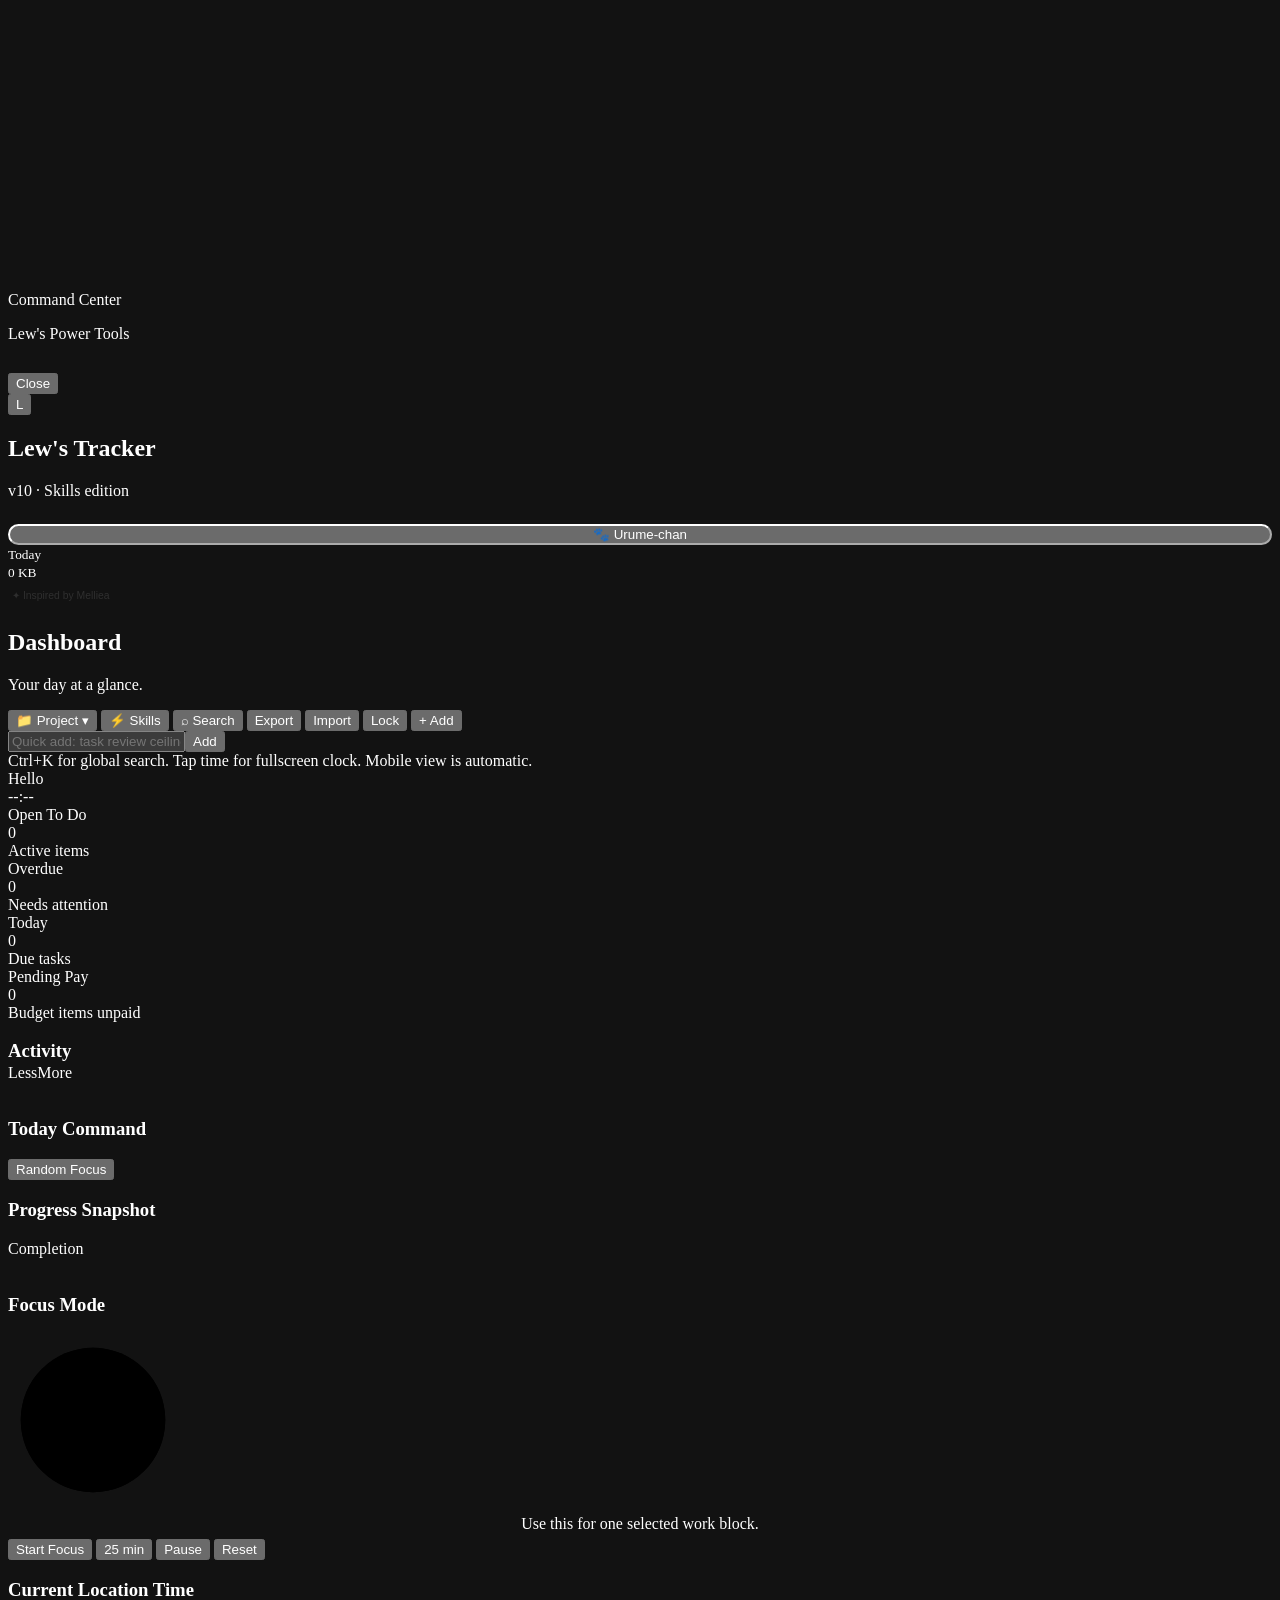
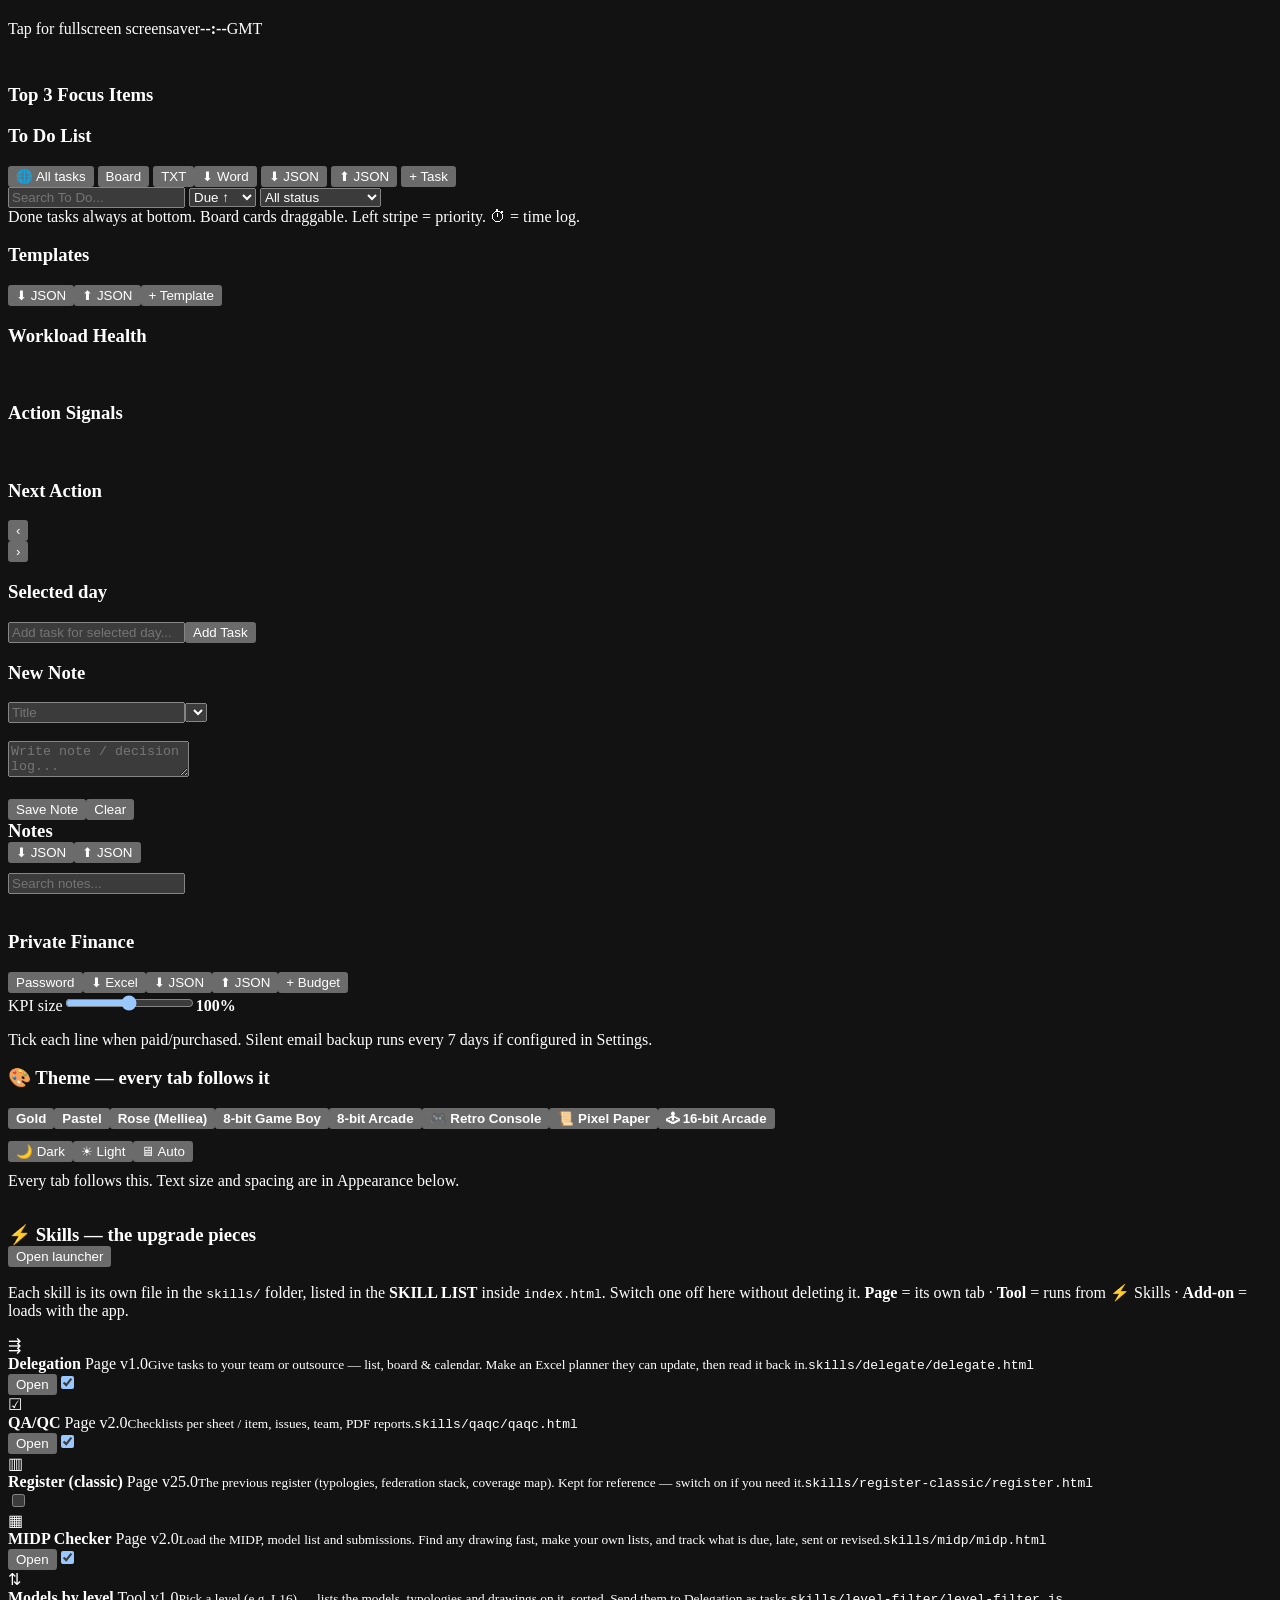
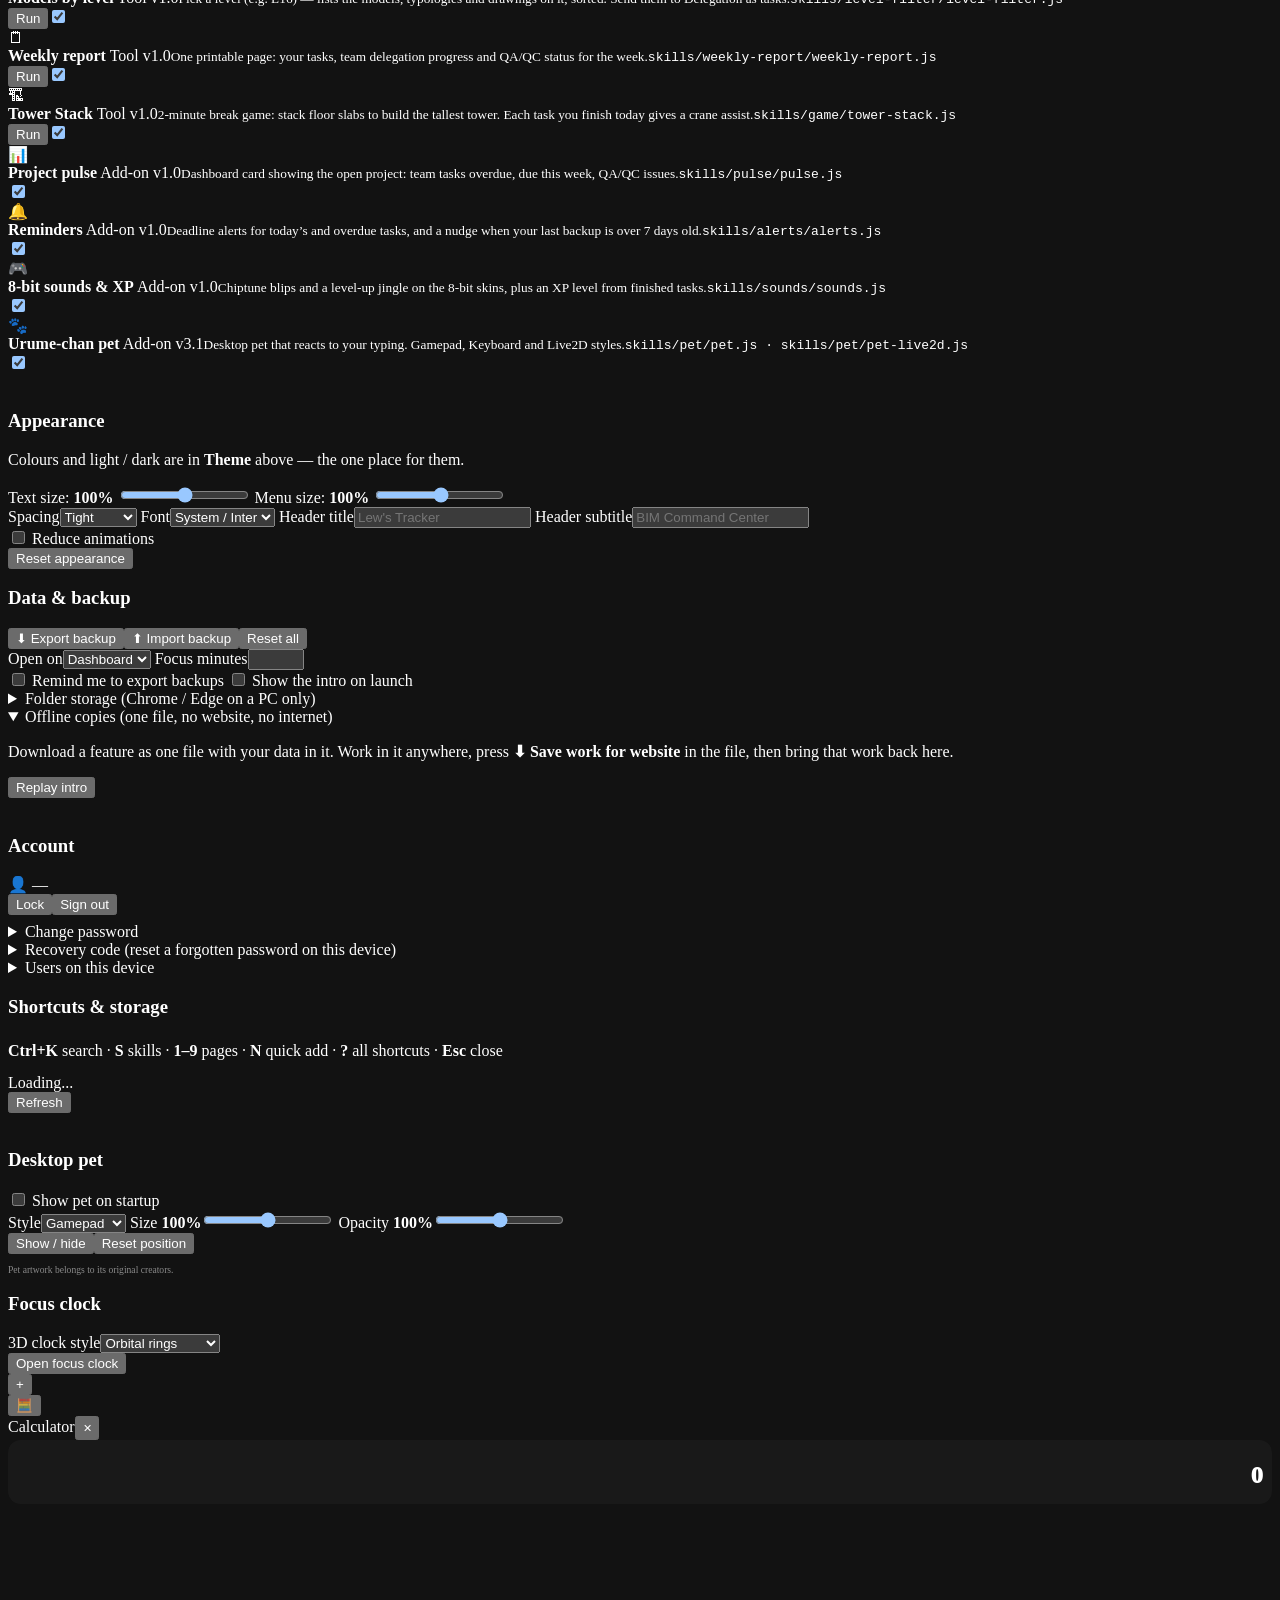
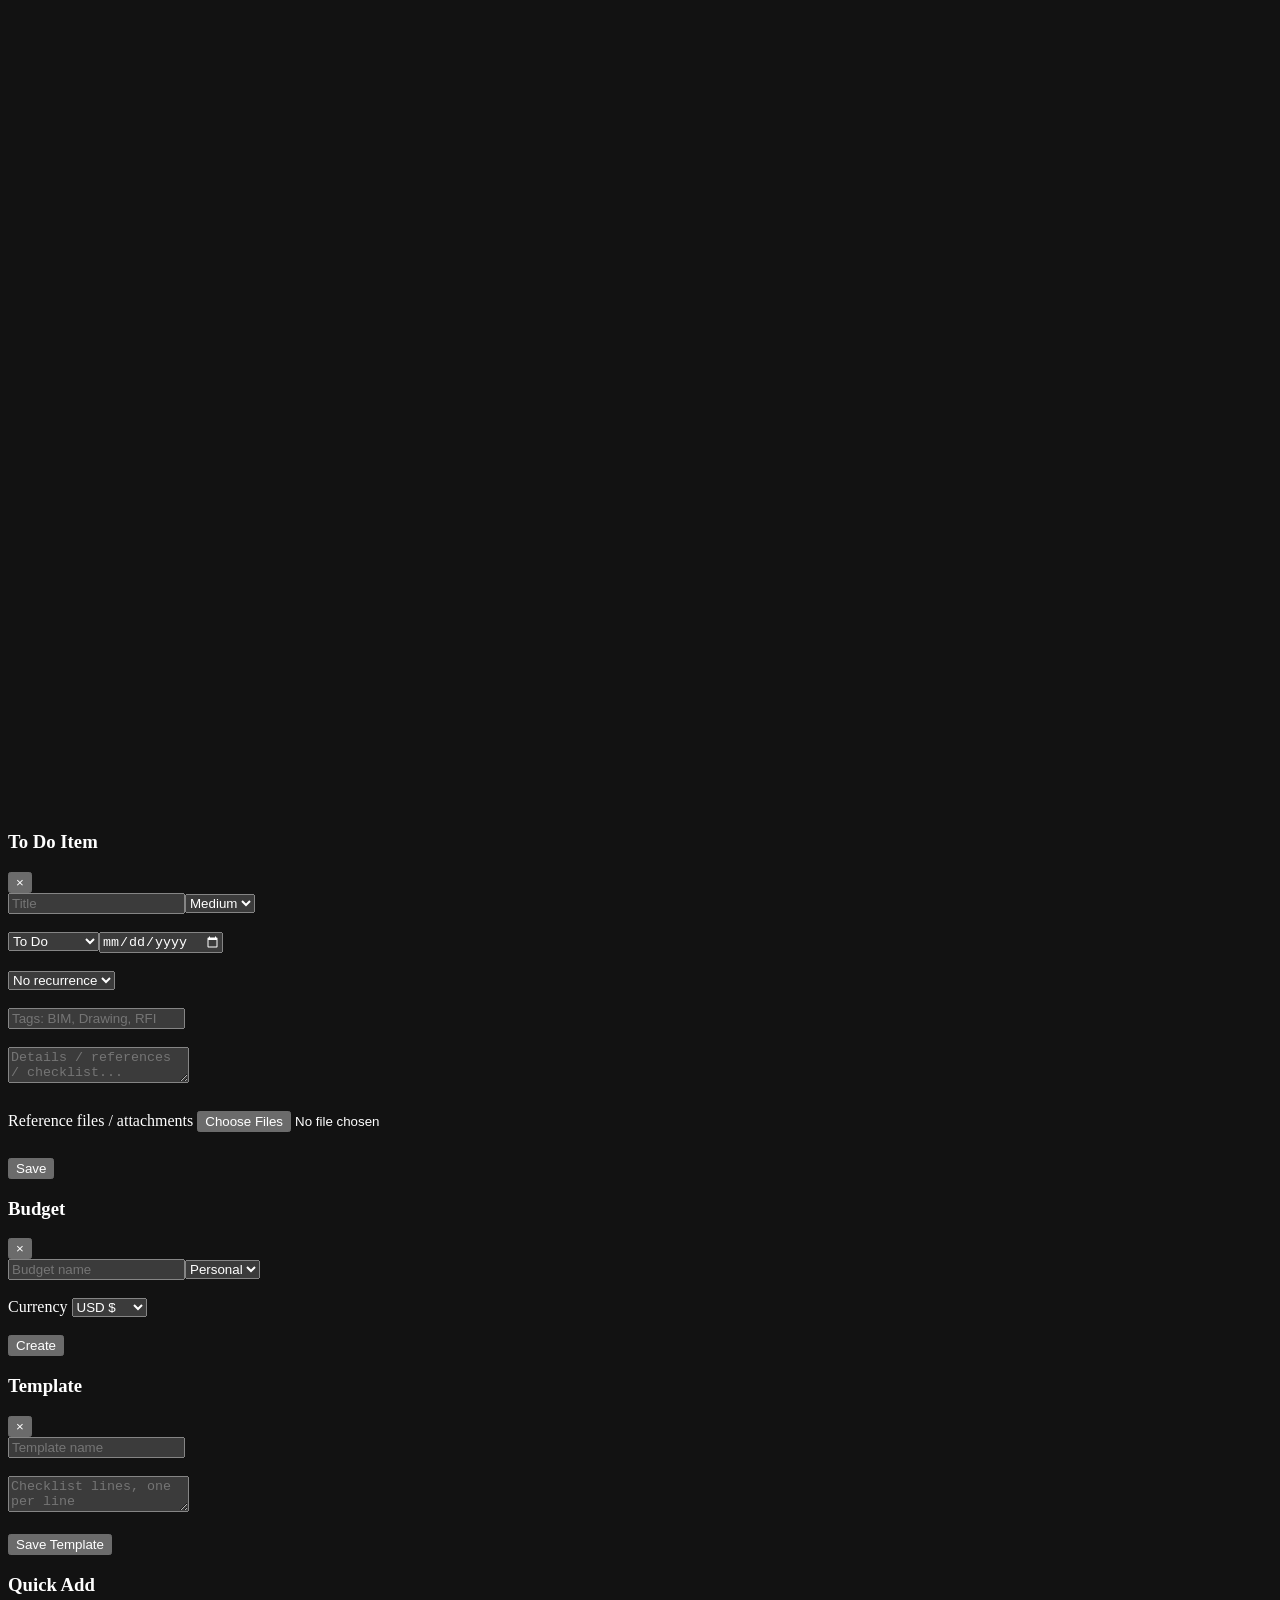
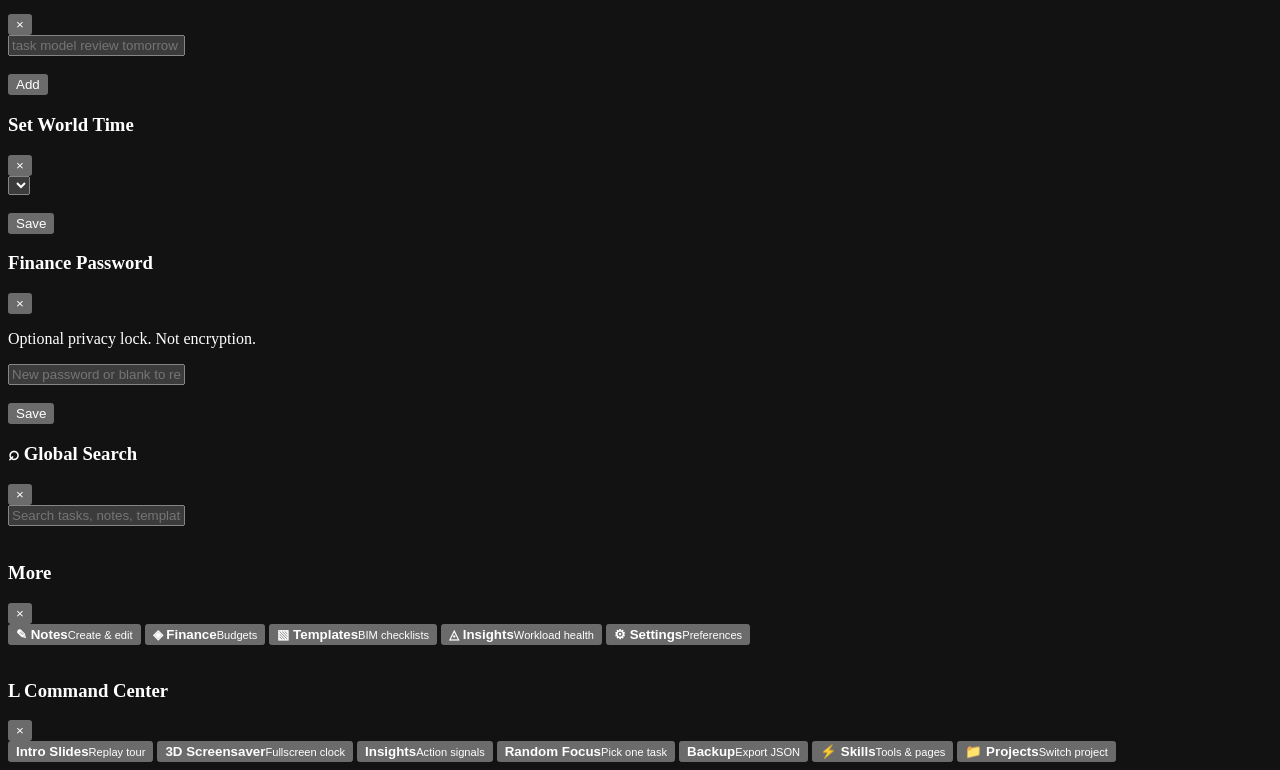
==== commit 9e25b4fc: "MIDP Checker: Model arrangement import (Phase 1) - New Files > Arrangement tab: import the standard " ====
--- a/index.html
+++ b/index.html
@@ -771,7 +771,7 @@
     file:'skills/midp/midp.html',
     desc:'Load the MIDP, model list and submissions. Find any drawing fast, make your own lists, and track what is due, late, sent or revised.',
     projectKeys:['tidp-checker:tracker:v1','tidp-checker:meta','tidp-checker:history','tidp-checker:log','tidp-checker:view',
-                 'tidp-checker:lists','tidp-checker:lookup','tidp-checker:index','tidp-checker:folder','tidp-checker:assign'] },
+                 'tidp-checker:lists','tidp-checker:lookup','tidp-checker:index','tidp-checker:folder','tidp-checker:assign','tidp-checker:versions','tidp-checker:arr'] },
 
   /* ── tools ── */
   { id:'level-filter', type:'function', name:'Models by level', icon:'⇅', version:'1.0',
--- a/core/theme.css
+++ b/core/theme.css
@@ -0,0 +1,225 @@
+/* ═══════════════════════════════════════════════════════════════════
+   core/theme.css — shared skins for EVERY page (tracker + skill tabs)
+   ───────────────────────────────────────────────────────────────────
+   core/theme.js puts these on <html>:
+     data-lt-skin = gold | pastel | rose | gb | arc
+     data-lt-mode = dark | light
+     class lt-pixel  (only on the 8-bit skins)
+   "gold" = each page's own built-in look, so it needs no block here.
+   Every page uses the same colour names (--bg, --panel, --ink, --accent …),
+   which is why one block below re-colours all of them at once.
+   To add a skin: copy one block, change the colours, add it to
+   SKINS in core/theme.js.
+   ═══════════════════════════════════════════════════════════════════ */
+@import url('https://fonts.googleapis.com/css2?family=Silkscreen:wght@400;700&display=swap');
+
+/* ---------- 1. Colour blocks ----------
+   Set on <html> AND <body> so they beat each page's own light/dark rules. */
+
+/* Pastel — soft, low-contrast, always light */
+html[data-lt-skin="pastel"][data-lt-mode], html[data-lt-skin="pastel"] body {
+  color-scheme: light;
+  --bg:#f0ede6; --bg2:#f7f5ef; --panel:rgba(248,246,240,.94); --panel2:rgba(120,100,80,.09); --raise:#e8e3d8;
+  --soft:rgba(120,100,80,.055); --soft2:rgba(120,100,80,.09); --solidhead:#ebe6dc;
+  --ink:#3a3530; --text:#3a3530; --muted:#7a7268; --mut:#7a7268;
+  --line:rgba(120,100,80,.14); --line2:rgba(120,100,80,.24); --edge:#7a7268;
+  --accent:#a08050; --accent2:#c09060; --gold:#a08050; --accent-ink:#fff;
+  --green:#5f9a6a; --red:#c0605a; --amber:#b08a40; --blue:#5a7fa8;
+  --green-soft:rgba(95,154,106,.12); --red-soft:rgba(192,96,90,.10); --amber-soft:rgba(176,138,64,.12);
+  --shadow:0 8px 28px rgba(100,85,70,.08);
+}
+/* Rose (Melliea) — rose gold & blush, always light */
+html[data-lt-skin="rose"][data-lt-mode], html[data-lt-skin="rose"] body {
+  color-scheme: light;
+  --bg:#fdf0f3; --bg2:#fff5f7; --panel:rgba(255,240,243,.92); --panel2:rgba(180,80,100,.10); --raise:#f7dfe5;
+  --soft:rgba(180,80,100,.055); --soft2:rgba(180,80,100,.10); --solidhead:#f9e4ea;
+  --ink:#2d1a1f; --text:#2d1a1f; --muted:#8a5f6a; --mut:#8a5f6a;
+  --line:rgba(180,80,100,.18); --line2:rgba(180,80,100,.28); --edge:#8a5f6a;
+  --accent:#c8748e; --accent2:#e8a0b0; --gold:#c8748e; --accent-ink:#fff;
+  --green:#5e9e70; --red:#e05050; --amber:#c98a3a; --blue:#6f7fc0;
+  --green-soft:rgba(94,158,112,.12); --red-soft:rgba(224,80,80,.10); --amber-soft:rgba(201,138,58,.12);
+  --shadow:0 18px 45px rgba(160,60,80,.12);
+}
+/* 8-bit Game Boy — dark */
+html[data-lt-skin="gb"][data-lt-mode="dark"], html[data-lt-skin="gb"][data-lt-mode="dark"] body {
+  color-scheme: dark;
+  --bg:#141a12; --bg2:#141a12; --panel:#1d2619; --panel2:#26321f; --raise:#26321f; --solidhead:#33432a;
+  --soft:#212b1c; --soft2:#2b3624; --grid:rgba(150,200,120,.06);
+  --ink:#d9ecc4; --text:#d9ecc4; --muted:#93a985; --mut:#93a985;
+  --line:#3a4a32; --line2:#4d6243; --edge:#0a0d08;
+  --accent:#8fd16a; --accent2:#f2c14e; --gold:#8fd16a; --accent-ink:#141a12;
+  --hd-bg:#33432a; --hd-fg:#d9ecc4;
+  --green:#6fd38b; --red:#ff7a63; --amber:#f2c14e; --blue:#6fb5ff;
+  --green-soft:rgba(111,211,139,.14); --red-soft:rgba(255,122,99,.14); --amber-soft:rgba(242,193,78,.14);
+  --shadow:5px 5px 0 #0a0d08;
+}
+/* 8-bit Game Boy — light */
+html[data-lt-skin="gb"][data-lt-mode="light"], html[data-lt-skin="gb"][data-lt-mode="light"] body {
+  color-scheme: light;
+  --bg:#e4ead2; --bg2:#e4ead2; --panel:#f3f6e6; --panel2:#d6dfbf; --raise:#d6dfbf; --solidhead:#d6dfbf;
+  --soft:#ecf0dc; --soft2:#dfe6c8; --grid:rgba(48,72,40,.07);
+  --ink:#1e2a1a; --text:#1e2a1a; --muted:#4e5e44; --mut:#4e5e44;
+  --line:#b9c59f; --line2:#9aa88c; --edge:#1e2a1a;
+  --accent:#3f7a3a; --accent2:#b97a0f; --gold:#3f7a3a; --accent-ink:#f3f6e6;
+  --hd-bg:#1e2a1a; --hd-fg:#f3f6e6;
+  --green:#2f8a4a; --red:#c2452f; --amber:#b97a0f; --blue:#2f6fa8;
+  --green-soft:rgba(47,138,74,.12); --red-soft:rgba(194,69,47,.10); --amber-soft:rgba(185,122,15,.12);
+  --shadow:5px 5px 0 #1e2a1a;
+}
+/* 8-bit Arcade — dark */
+html[data-lt-skin="arc"][data-lt-mode="dark"], html[data-lt-skin="arc"][data-lt-mode="dark"] body {
+  color-scheme: dark;
+  --bg:#0e0b1c; --bg2:#0e0b1c; --panel:#18132e; --panel2:#221b40; --raise:#221b40; --solidhead:#2e2556;
+  --soft:#1c1636; --soft2:#271f4a; --grid:rgba(255,61,127,.06);
+  --ink:#f1ecff; --text:#f1ecff; --muted:#a59fc4; --mut:#a59fc4;
+  --line:#352b63; --line2:#4a3d85; --edge:#000;
+  --accent:#ff3d7f; --accent2:#4fd2ff; --gold:#ff3d7f; --accent-ink:#0e0b1c;
+  --hd-bg:#2e2556; --hd-fg:#f1ecff;
+  --green:#2cf59b; --red:#ff4f6b; --amber:#ffc23d; --blue:#4fd2ff;
+  --green-soft:rgba(44,245,155,.12); --red-soft:rgba(255,79,107,.14); --amber-soft:rgba(255,194,61,.14);
+  --shadow:5px 5px 0 #000;
+}
+/* 8-bit Arcade — light */
+html[data-lt-skin="arc"][data-lt-mode="light"], html[data-lt-skin="arc"][data-lt-mode="light"] body {
+  color-scheme: light;
+  --bg:#f1eefa; --bg2:#f1eefa; --panel:#ffffff; --panel2:#e6e0f7; --raise:#e6e0f7; --solidhead:#e6e0f7;
+  --soft:#f7f5fd; --soft2:#ece7fa; --grid:rgba(80,50,160,.07);
+  --ink:#1a1530; --text:#1a1530; --muted:#5a5375; --mut:#5a5375;
+  --line:#d4cdee; --line2:#b9b0dd; --edge:#1a1530;
+  --accent:#e8226a; --accent2:#2f6bff; --gold:#e8226a; --accent-ink:#ffffff;
+  --hd-bg:#1a1530; --hd-fg:#ffffff;
+  --green:#0f9a60; --red:#e8364f; --amber:#c77700; --blue:#2f6bff;
+  --green-soft:rgba(15,154,96,.12); --red-soft:rgba(232,54,79,.10); --amber-soft:rgba(199,119,0,.12);
+  --shadow:5px 5px 0 #1a1530;
+}
+
+/* ---------- 2. 8-bit look (shape, font, hard shadows) ---------- */
+html.lt-pixel { --r:0px; --r2:0px; --px-font:"Silkscreen", ui-monospace, Consolas, monospace; }
+html.lt-pixel body {
+  background: var(--bg) !important;
+  background-image: linear-gradient(var(--grid) 1px, transparent 1px), linear-gradient(90deg, var(--grid) 1px, transparent 1px) !important;
+  background-size: 16px 16px !important;
+}
+html.lt-pixel body:before, html.lt-pixel body:after { display: none !important; }
+html.lt-pixel *, html.lt-pixel *::before, html.lt-pixel *::after { border-radius: 0 !important; }
+html.lt-pixel * { backdrop-filter: none !important; -webkit-backdrop-filter: none !important; }
+
+/* pixel font on titles, buttons, tabs and big numbers — body text stays easy to read */
+html.lt-pixel h1, html.lt-pixel h2, html.lt-pixel h3,
+html.lt-pixel .btn, html.lt-pixel button, html.lt-pixel .pill, html.lt-pixel .label,
+html.lt-pixel .num, html.lt-pixel .kpi .num, html.lt-pixel nav button, html.lt-pixel .tab,
+html.lt-pixel #greetClock, html.lt-pixel .timer-text, html.lt-pixel .px {
+  font-family: var(--px-font) !important; letter-spacing: .03em; font-weight: 400 !important;
+}
+html.lt-pixel h1, html.lt-pixel h2, html.lt-pixel h3 { text-transform: none; }
+
+/* panels: flat colour, thick dark edge, hard offset shadow */
+html.lt-pixel .card, html.lt-pixel .modal-card, html.lt-pixel .login-card, html.lt-pixel .box,
+html.lt-pixel .iobox, html.lt-pixel .sidebox, html.lt-pixel #greetBar, html.lt-pixel .ltp-panel {
+  background: var(--panel) !important; border: 3px solid var(--edge) !important;
+  box-shadow: 5px 5px 0 var(--edge) !important;
+}
+html.lt-pixel .card .card { box-shadow: none !important; border-width: 2px !important; }
+
+/* buttons: chunky, press-down on click */
+html.lt-pixel .btn, html.lt-pixel button.btn, html.lt-pixel .icon {
+  background: var(--panel) !important; color: var(--ink) !important;
+  border: 3px solid var(--edge) !important; box-shadow: 3px 3px 0 var(--edge) !important;
+  text-transform: uppercase; font-size: 11px !important; transition: transform .05s, box-shadow .05s !important;
+}
+html.lt-pixel .btn:hover, html.lt-pixel .icon:hover { background: var(--raise) !important; transform: none !important; }
+html.lt-pixel .btn:active, html.lt-pixel .icon:active { transform: translate(3px, 3px) !important; box-shadow: none !important; }
+html.lt-pixel .btn.primary, html.lt-pixel .btn.gd, html.lt-pixel .btn.pri { background: var(--accent) !important; color: var(--accent-ink) !important; }
+html.lt-pixel .btn.danger { color: var(--red) !important; }
+
+/* inputs */
+html.lt-pixel input:not([type=checkbox]):not([type=radio]):not([type=range]):not([type=color]),
+html.lt-pixel select, html.lt-pixel textarea {
+  background: var(--panel) !important; color: var(--ink) !important;
+  border: 2px solid var(--edge) !important; box-shadow: inset 2px 2px 0 var(--soft2) !important;
+}
+html.lt-pixel input:focus, html.lt-pixel select:focus, html.lt-pixel textarea:focus { outline: 3px solid var(--accent) !important; outline-offset: 1px; }
+
+/* progress bars become blocky */
+html.lt-pixel .progress, html.lt-pixel .track, html.lt-pixel .greet-meter { border: 2px solid var(--edge) !important; background: var(--soft) !important; height: 12px !important; }
+html.lt-pixel .progress span, html.lt-pixel .track .fill, html.lt-pixel .greet-meter span {
+  background: repeating-linear-gradient(90deg, var(--accent) 0 8px, transparent 8px 10px) !important; box-shadow: none !important;
+}
+
+/* no soft glows or blurry effects in 8-bit */
+html.lt-pixel .cursor-glow, html.lt-pixel .pro-ripple, html.lt-pixel #ambientBg { display: none !important; }
+html.lt-pixel ::selection { background: var(--accent); color: var(--accent-ink); }
+
+/* tracker bits that use soft gradients / glass */
+html.lt-pixel #greetMsg { background: none !important; -webkit-text-fill-color: var(--ink) !important; color: var(--ink) !important; letter-spacing: 0; }
+html.lt-pixel #greetBar, html.lt-pixel .view.active { animation: none !important; }
+html.lt-pixel .sidebar, html.lt-pixel .mobile { background: var(--panel) !important; }
+html.lt-pixel .nav button.active, html.lt-pixel nav.mobile button.active { background: var(--accent) !important; color: var(--accent-ink) !important; }
+html.lt-pixel .nav-indicator { display: none !important; }
+
+/* ═══════════ 3. Readable 8-bit skins (class lt-retro) ═══════════
+   Retro Console (rc, dark) · Pixel Paper (pp, light) · 16-bit Arcade (a16, dark).
+   Pixel font ONLY on the big things (page titles, main tabs, big numbers);
+   lists, buttons and forms stay in a plain font. Chunky shadows only on cards
+   and the main buttons. Status colours mean the same everywhere. */
+html[data-lt-skin="rc"][data-lt-mode], html[data-lt-skin="rc"] body {
+  color-scheme: dark;
+  --bg:#16171d; --bg2:#16171d; --panel:#1f2129; --panel2:#262935; --raise:#2a2d38; --solidhead:#2a2d38;
+  --soft:#2a2d38; --soft2:#33364a; --grid:rgba(255,255,255,.025);
+  --ink:#f2efe6; --text:#f2efe6; --muted:#9a9cab; --mut:#9a9cab;
+  --line:#33364a; --line2:#454a63; --edge:#0c0d11;
+  --accent:#e4473b; --accent2:#3b82f6; --gold:#e4473b; --accent-ink:#ffffff;
+  --hd-bg:#2a2d38; --hd-fg:#f2efe6;
+  --green:#5ad16b; --red:#ff5d52; --amber:#f5c542; --blue:#63a4ff;
+  --green-soft:rgba(90,209,107,.14); --red-soft:rgba(255,93,82,.15); --amber-soft:rgba(245,197,66,.15);
+  --shadow:4px 4px 0 #0c0d11; --rt-card-b:2px solid #33364a; --rt-card-sh:4px 4px 0 #0c0d11; --rt-btn-sh:3px 3px 0 #000; --rt-r:0px; --rt-sec:#3b82f6;
+}
+html[data-lt-skin="pp"][data-lt-mode], html[data-lt-skin="pp"] body {
+  color-scheme: light;
+  --bg:#f6f0e1; --bg2:#f6f0e1; --panel:#fffaf0; --panel2:#f3ead6; --raise:#efe6d2; --solidhead:#efe6d2;
+  --soft:#efe6d2; --soft2:#e6dbc2; --grid:rgba(31,29,26,.035);
+  --ink:#1f1d1a; --text:#1f1d1a; --muted:#6f6858; --mut:#6f6858;
+  --line:#d8ccb3; --line2:#c4b493; --edge:#1f1d1a;
+  --accent:#1f1d1a; --accent2:#d9822b; --gold:#d9822b; --accent-ink:#fffaf0;
+  --hd-bg:#1f1d1a; --hd-fg:#fffaf0;
+  --green:#2e7d32; --red:#c62828; --amber:#a86b00; --blue:#1e5fa8;
+  --green-soft:#dcefd9; --red-soft:#f8dcd8; --amber-soft:#f6e6c2;
+  --shadow:4px 4px 0 #1f1d1a; --rt-card-b:2px solid #1f1d1a; --rt-card-sh:4px 4px 0 #1f1d1a; --rt-btn-sh:3px 3px 0 #b9ab8c; --rt-r:0px; --rt-sec:#d9822b;
+}
+html[data-lt-skin="a16"][data-lt-mode], html[data-lt-skin="a16"] body {
+  color-scheme: dark;
+  --bg:#141228; --bg2:#141228; --panel:#1d1a38; --panel2:#24204a; --raise:#2a2650; --solidhead:#2a2650;
+  --soft:#2a2650; --soft2:#35305f; --grid:rgba(124,92,255,.04);
+  --ink:#ecebff; --text:#ecebff; --muted:#9c98c9; --mut:#9c98c9;
+  --line:#35305f; --line2:#4a4380; --edge:#0d0b1e;
+  --accent:#ff4fa3; --accent2:#7c5cff; --gold:#ff4fa3; --accent-ink:#ffffff;
+  --hd-bg:#2a2650; --hd-fg:#ecebff;
+  --green:#3ee6a8; --red:#ff5f87; --amber:#ffc857; --blue:#5cc8ff;
+  --green-soft:rgba(62,230,168,.14); --red-soft:rgba(255,95,135,.16); --amber-soft:rgba(255,200,87,.15);
+  --shadow:0 4px 0 #0d0b1e; --rt-card-b:1px solid #35305f; --rt-card-sh:0 4px 0 #0d0b1e; --rt-btn-sh:0 3px 0 #a3206a; --rt-r:8px; --rt-sec:#7c5cff;
+}
+html.lt-retro { --px-font:"Silkscreen", ui-monospace, Consolas, monospace; --r:var(--rt-r); --r2:var(--rt-r); }
+html.lt-retro body { background:var(--bg) !important; background-image:linear-gradient(var(--grid) 1px, transparent 1px), linear-gradient(90deg, var(--grid) 1px, transparent 1px) !important; background-size:16px 16px !important; }
+html.lt-retro body:before, html.lt-retro body:after, html.lt-retro .cursor-glow, html.lt-retro #ambientBg { display:none !important; }
+html.lt-retro * { backdrop-filter:none !important; -webkit-backdrop-filter:none !important; }
+/* pixel font: only the big things */
+html.lt-retro h1, html.lt-retro .kpi .num, html.lt-retro .kpi .v, html.lt-retro #greetClock, html.lt-retro .timer-text, html.lt-retro .px, html.lt-retro .brand b {
+  font-family:var(--px-font) !important; letter-spacing:.03em; font-weight:400 !important;
+}
+/* cards: flat colour, the skin's edge and shadow */
+html.lt-retro .card, html.lt-retro .modal-card, html.lt-retro .login-card, html.lt-retro .box, html.lt-retro .iobox, html.lt-retro #greetBar {
+  background:var(--panel) !important; border:var(--rt-card-b) !important; box-shadow:var(--rt-card-sh) !important; border-radius:var(--rt-r) !important;
+}
+html.lt-retro .card .card { box-shadow:none !important; }
+/* main buttons: solid colour with a pixel shadow; the rest stay light */
+html.lt-retro .btn.primary, html.lt-retro .btn.pri, html.lt-retro .btn.gd {
+  background:var(--accent) !important; color:var(--accent-ink) !important; border:0 !important; box-shadow:var(--rt-btn-sh) !important; border-radius:var(--rt-r) !important;
+}
+html.lt-retro .btn.primary:active { transform:translate(2px,2px); box-shadow:none !important; }
+html.lt-retro .nav button.active, html.lt-retro nav.mobile button.active { background:var(--soft) !important; color:var(--ink) !important; box-shadow:inset 4px 0 0 var(--rt-sec) !important; }
+html.lt-retro ::selection { background:var(--rt-sec); color:#fff; }
+/* retro: solid, readable sidebar */
+html.lt-retro .sidebar, html.lt-retro .mobile { background: var(--panel) !important; }
+html.lt-retro .nav button { color: var(--ink) !important; opacity: 1 !important; }
+/* the intro tour is always dark: keep its text light in light themes */
+html[data-lt-mode="light"] .intro { color: #f4efe6; }
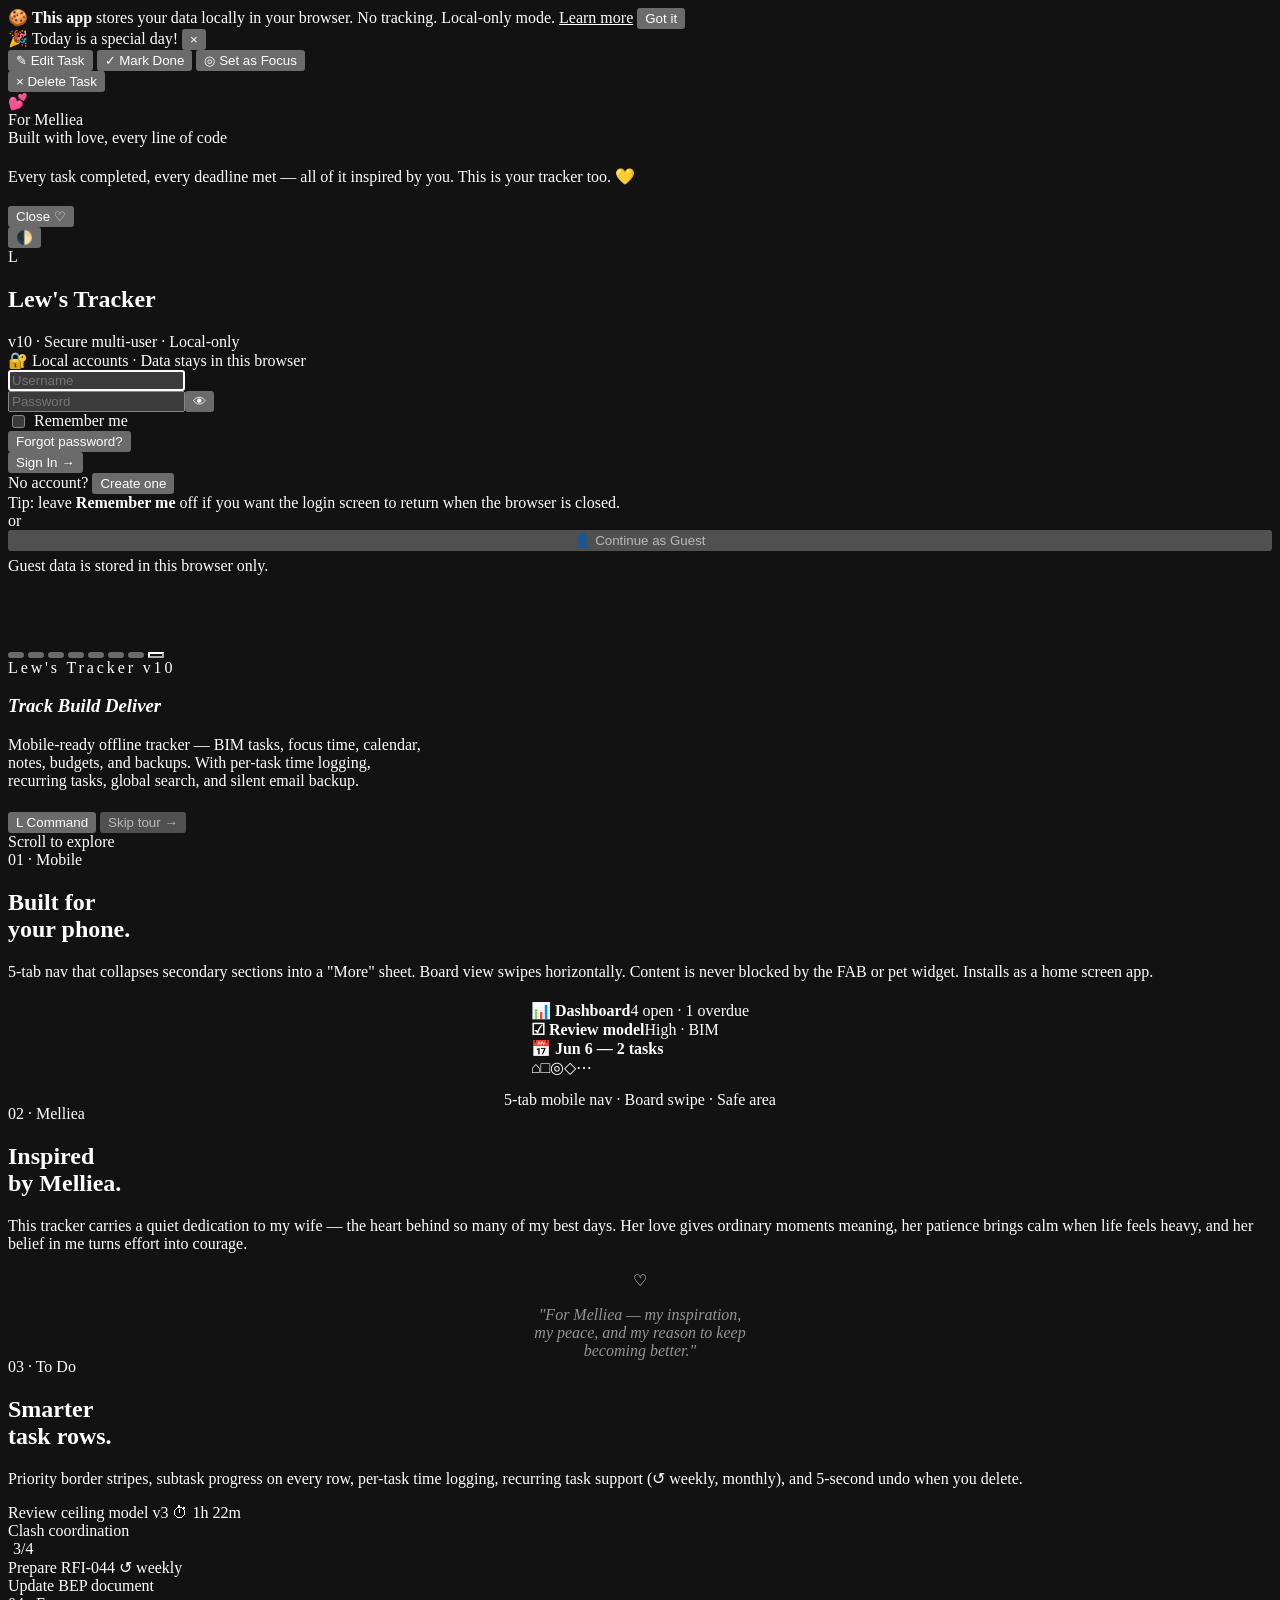
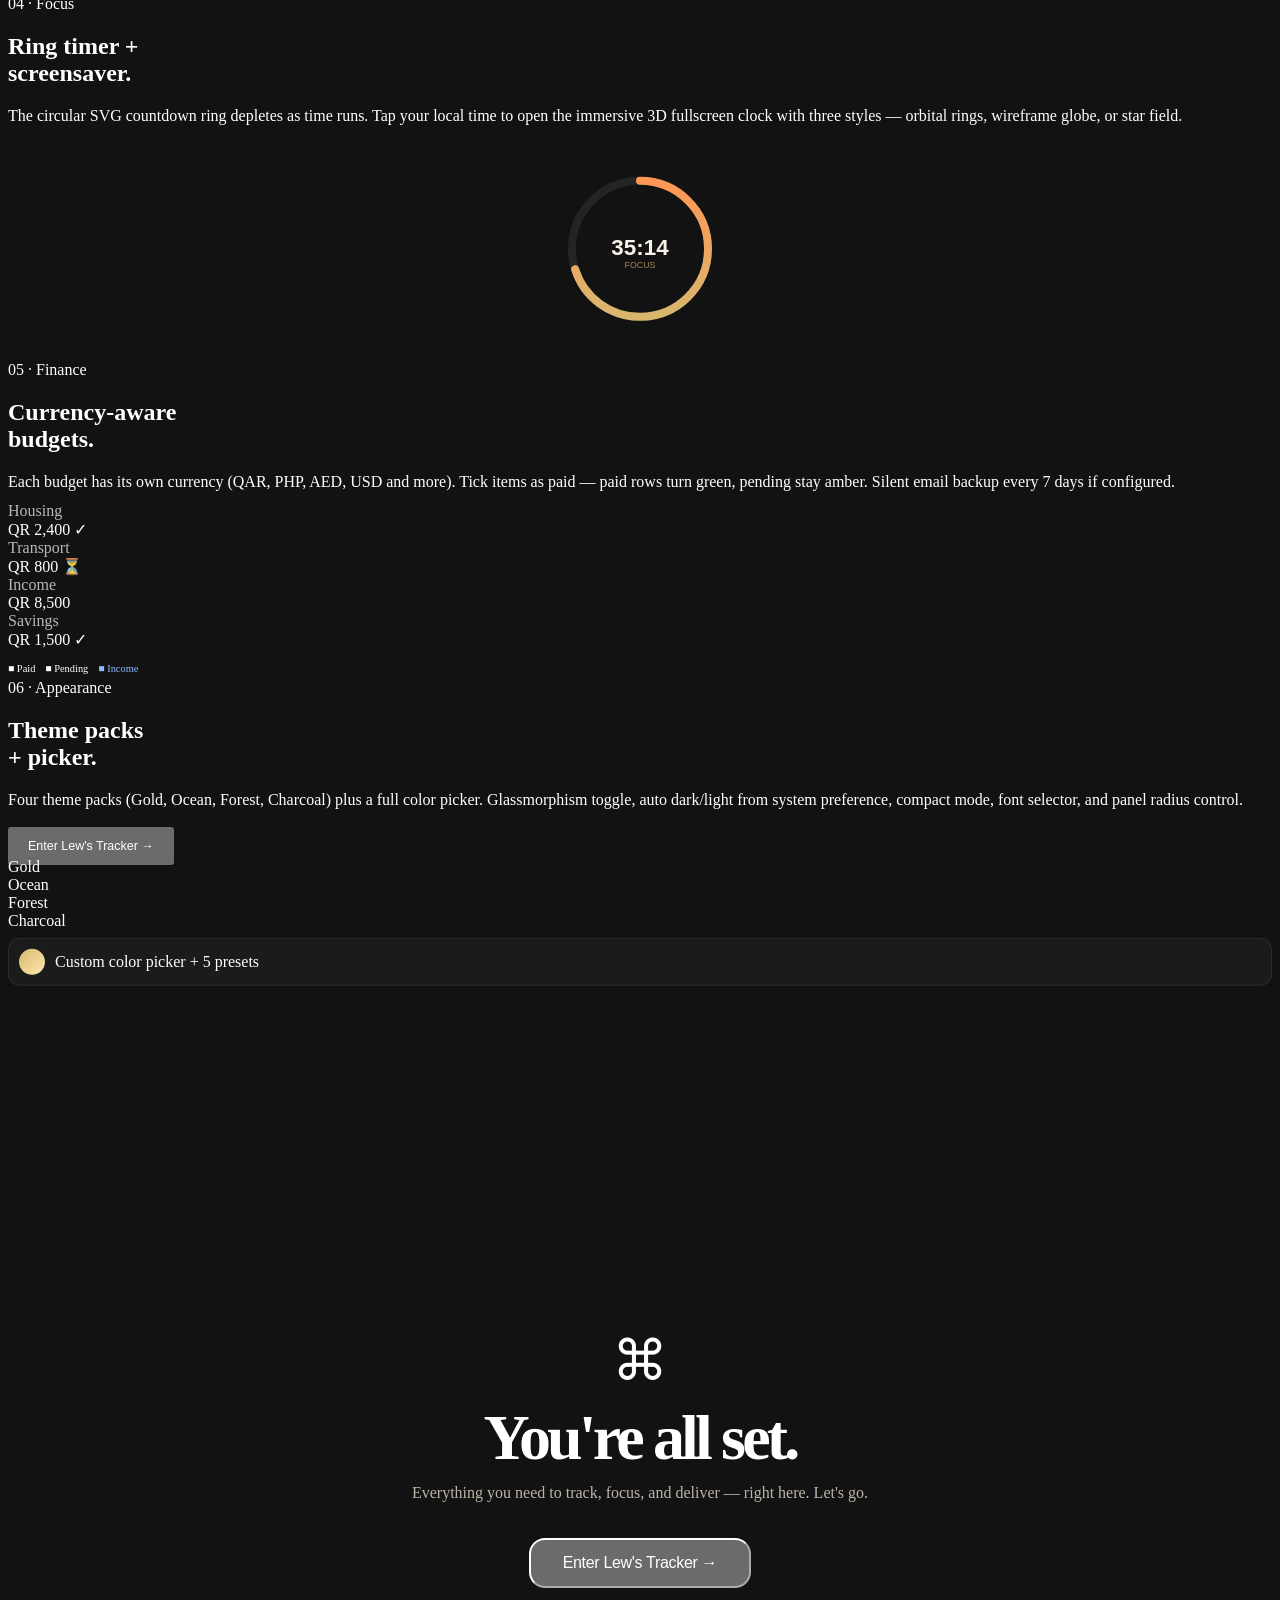
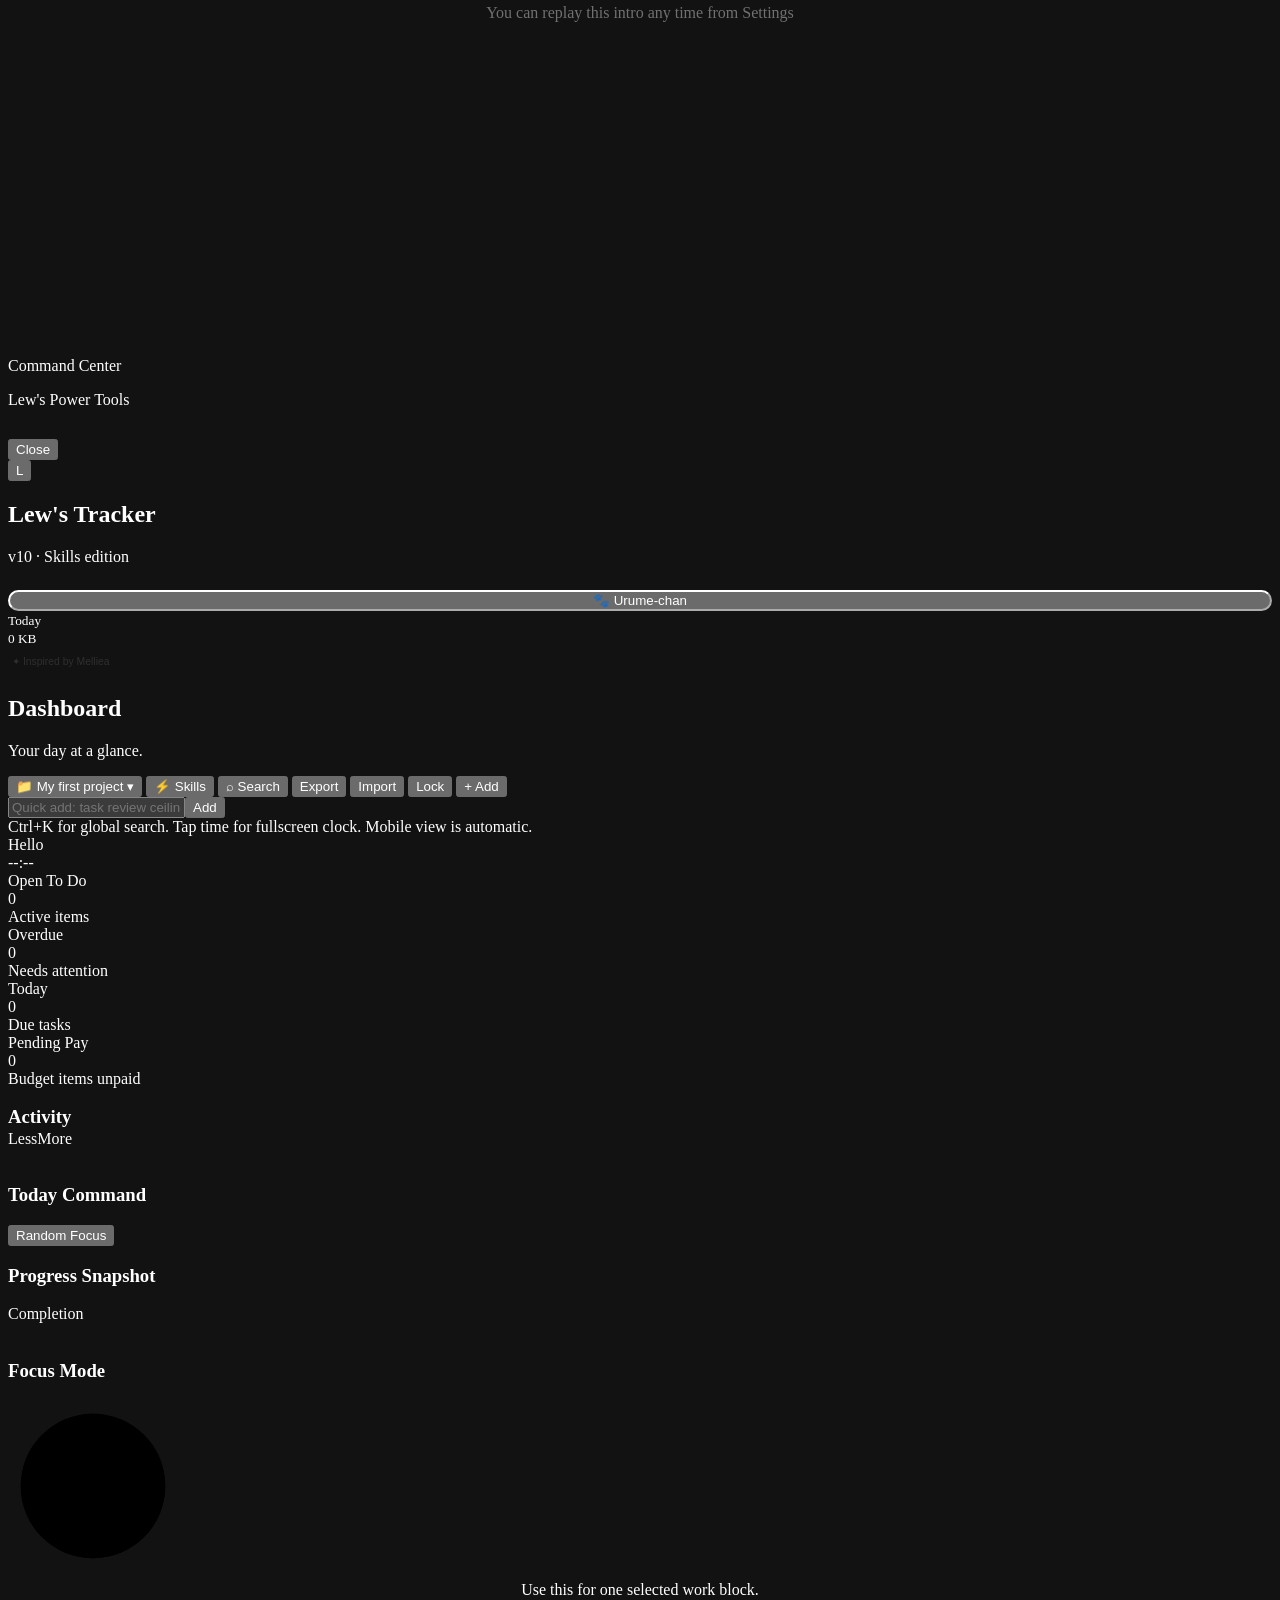
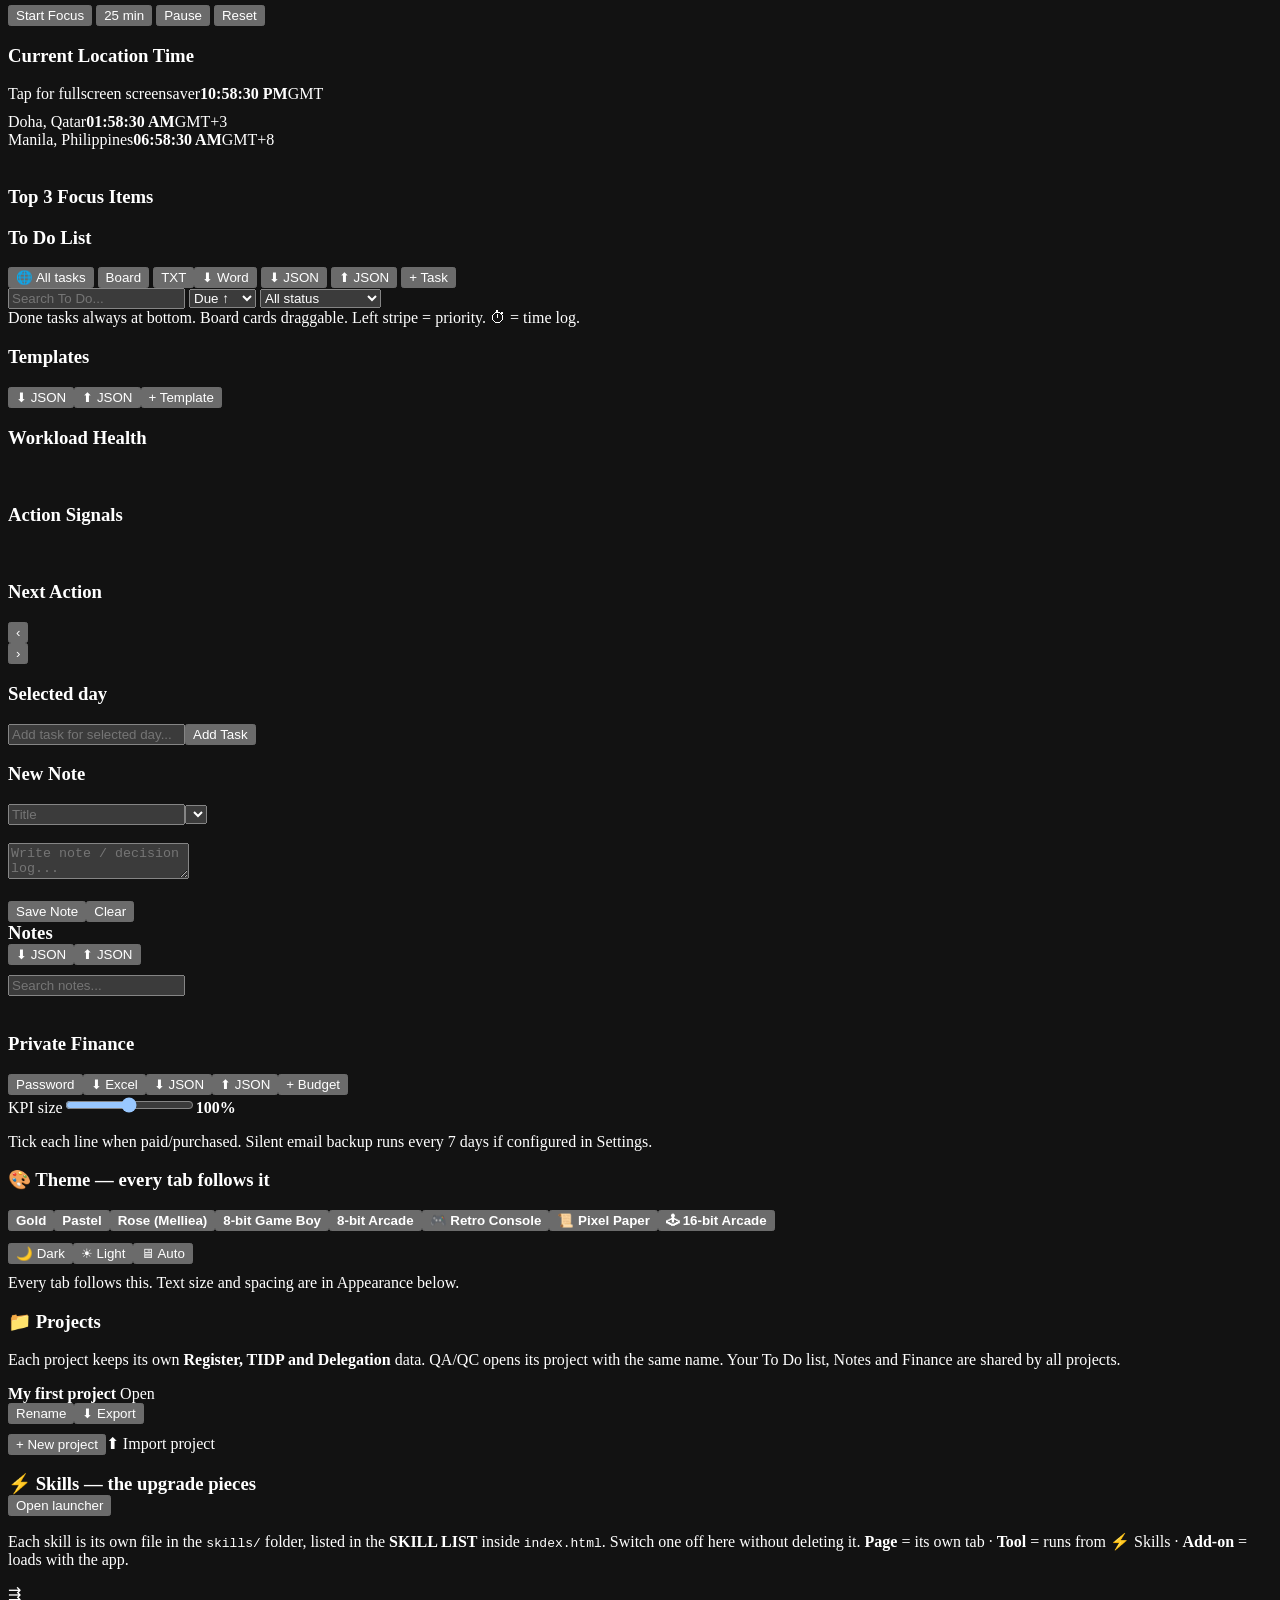
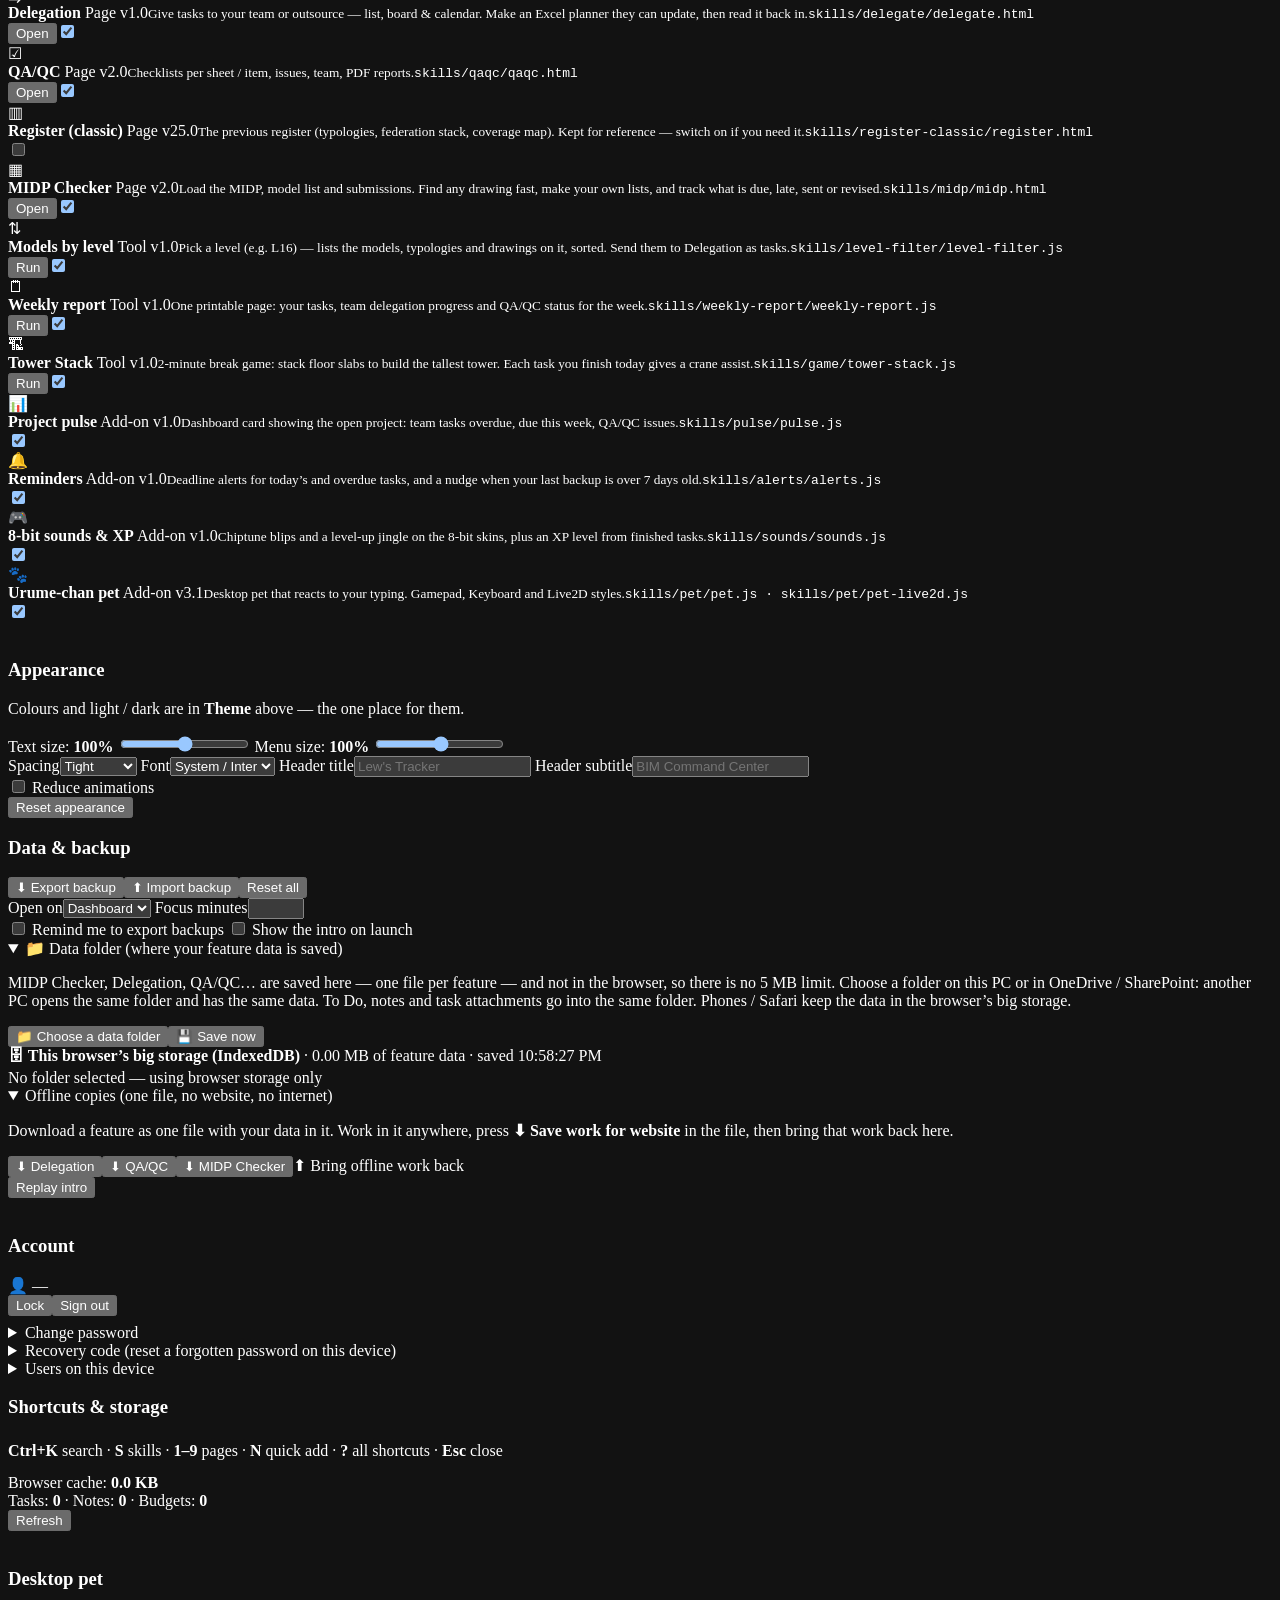
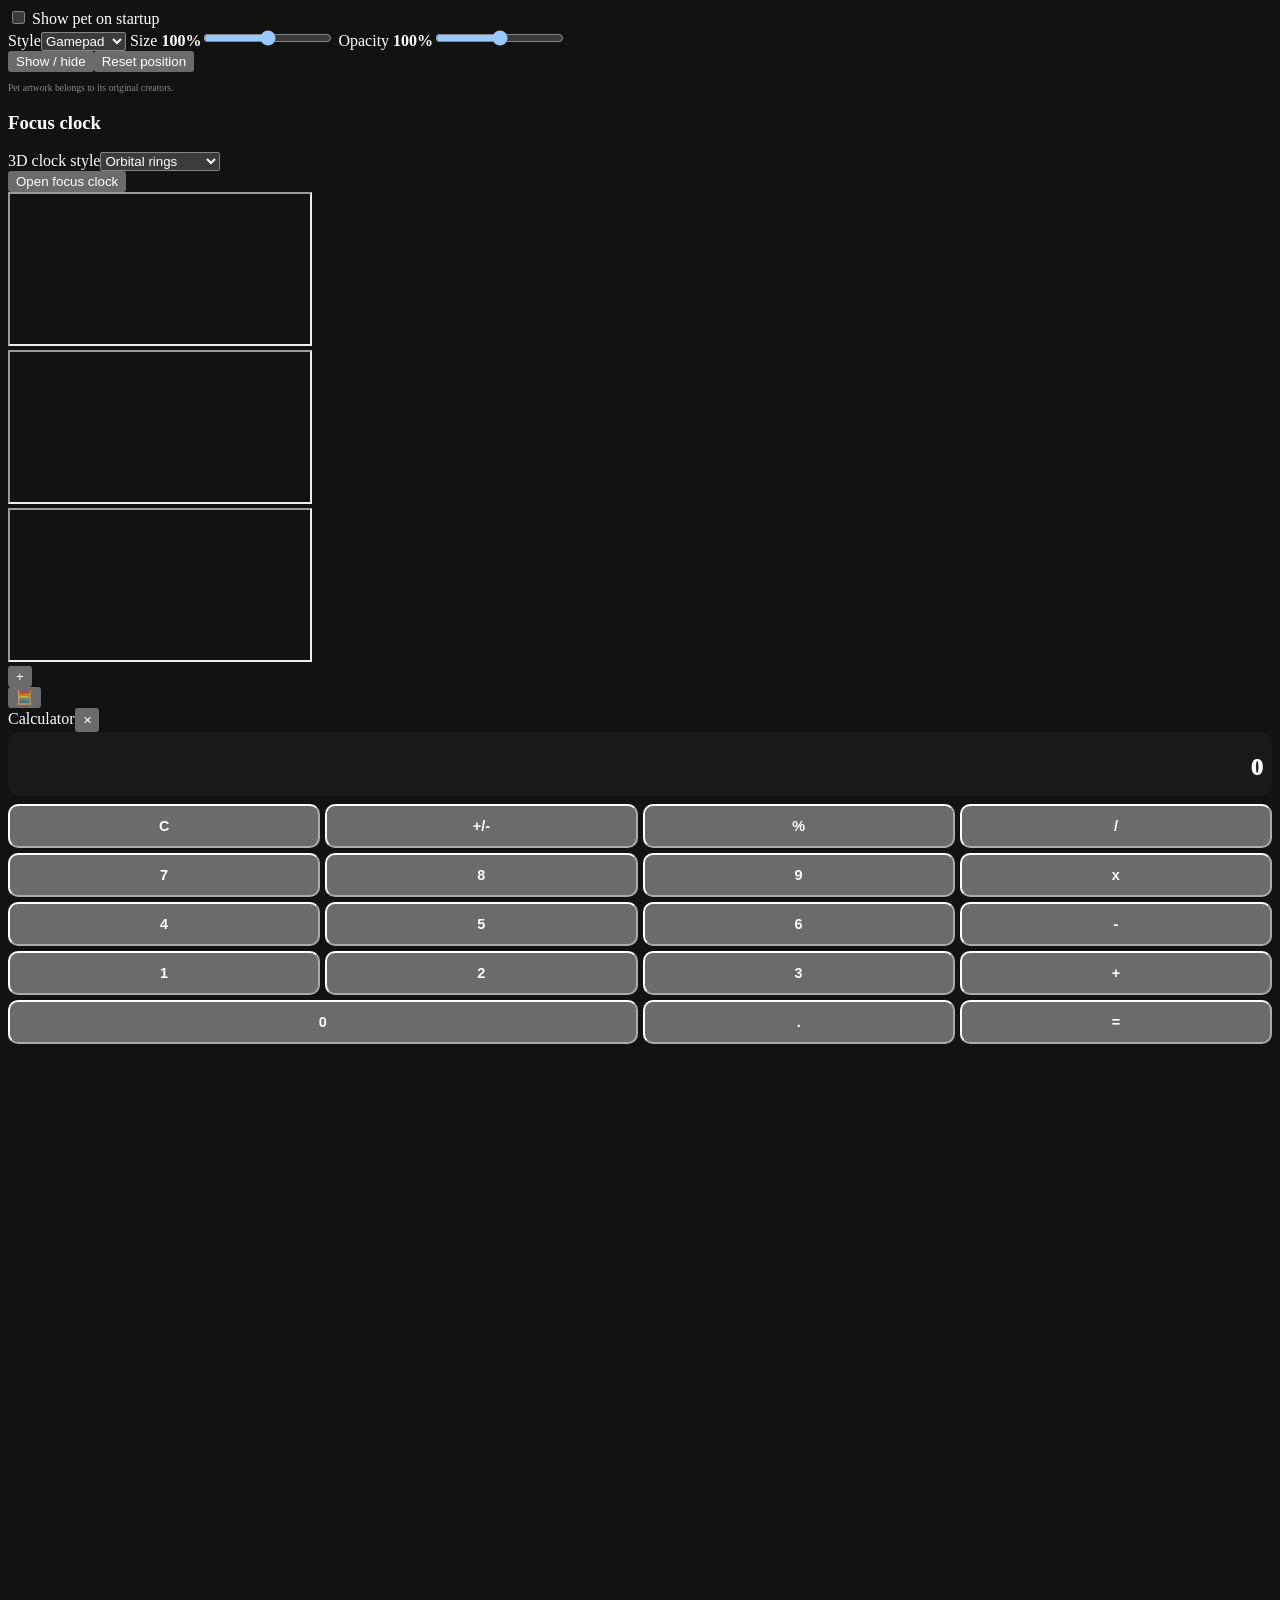
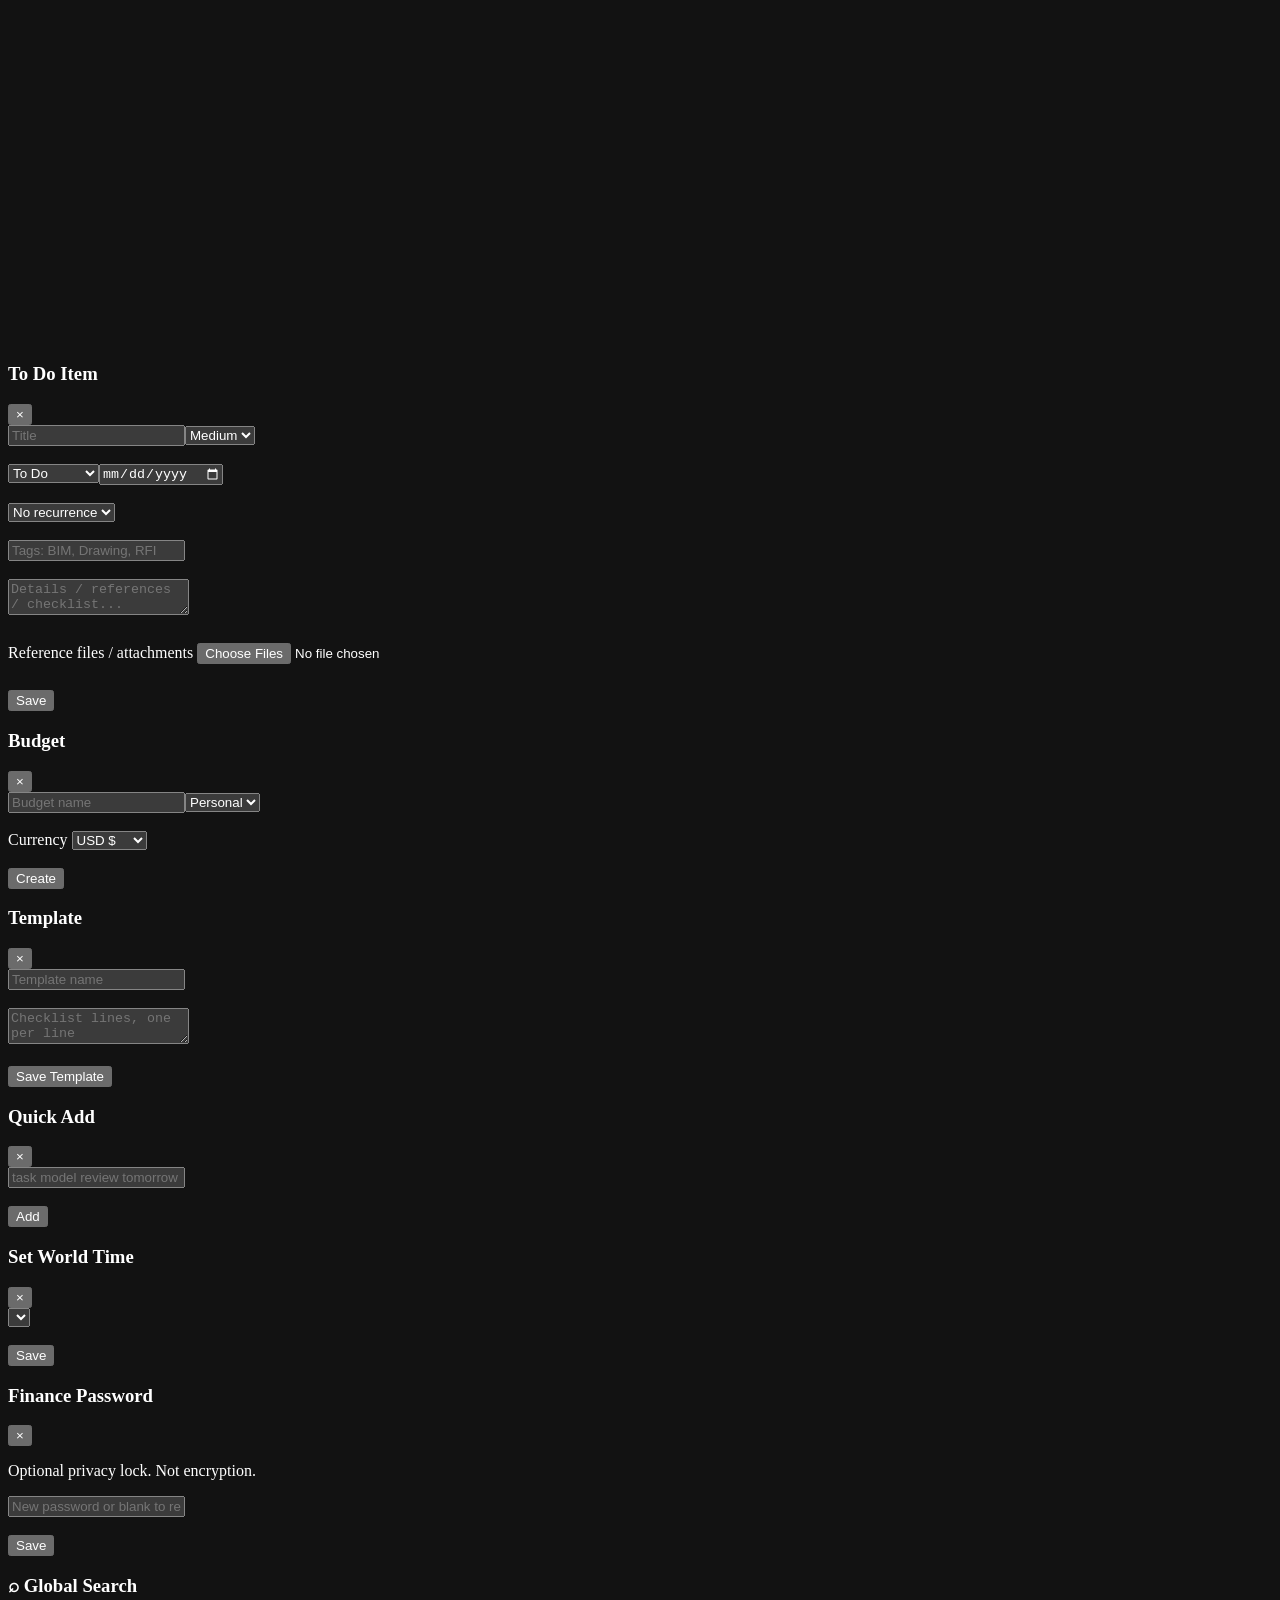
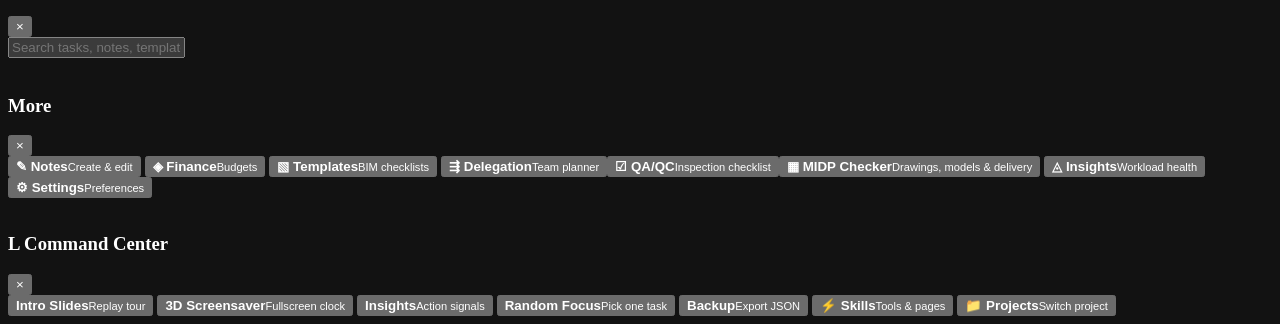
==== commit 55917c6e: "Data folder: feature data leaves the browser's 5 MB storage - core/store.js (LTStore): MIDP Checker," ====
--- a/index.html
+++ b/index.html
@@ -33,6 +33,7 @@
 <link rel="icon" type="image/png" sizes="32" href="icons/favicon-32.png">
 <link rel="apple-touch-icon" href="icons/icon-192.png">
 <title>Lew's Tracker v10</title>
+<script src="core/store.js"></script>
 <script src="core/theme.js"></script>
 <link rel="stylesheet" href="core/app.css">
 <link rel="stylesheet" href="core/theme.css">
@@ -555,10 +556,11 @@
         </div>
         <label class="small"><input type="checkbox" id="autoBackupHint" onchange="setBackupHint(this.checked)" style="width:auto"> Remind me to export backups</label>
         <label class="small"><input type="checkbox" id="introToggle" onchange="setIntroReplay(this.checked)" style="width:auto"> Show the intro on launch</label>
-        <details class="set-more"><summary>Folder storage <span class="small">(Chrome / Edge on a PC only)</span></summary>
-          <p class="small">Keep a copy of your data and attachments in a folder on this PC — one folder per tab, one per task.</p>
-          <div class="panel-actions"><button class="btn primary" onclick="chooseSaveFolder()">📁 Choose folder</button><button class="btn" onclick="saveToSelectedFolder(true)">💾 Save now</button><button class="btn" onclick="loadFromSelectedFolder(true)">↻ Load</button></div>
-          <div class="small" id="folderSaveStatus">No folder selected — using browser storage only</div>
+        <details class="set-more" open><summary>📁 Data folder <span class="small">(where your feature data is saved)</span></summary>
+          <p class="small">MIDP Checker, Delegation, QA/QC… are saved here — one file per feature — and not in the browser, so there is no 5 MB limit. Choose a folder on this PC or in OneDrive / SharePoint: another PC opens the same folder and has the same data. To Do, notes and task attachments go into the same folder. Phones / Safari keep the data in the browser’s big storage.</p>
+          <div class="panel-actions" id="ltStoreBtns"></div>
+          <div class="small" id="ltStoreStatus">Loading…</div>
+          <div class="small" id="folderSaveStatus" style="margin-top:4px">No folder selected — using browser storage only</div>
         </details>
         <details class="set-more" open><summary>Offline copies <span class="small">(one file, no website, no internet)</span></summary>
           <p class="small">Download a feature as one file with your data in it. Work in it anywhere, press <b>⬇ Save work for website</b> in the file, then bring that work back here.</p>
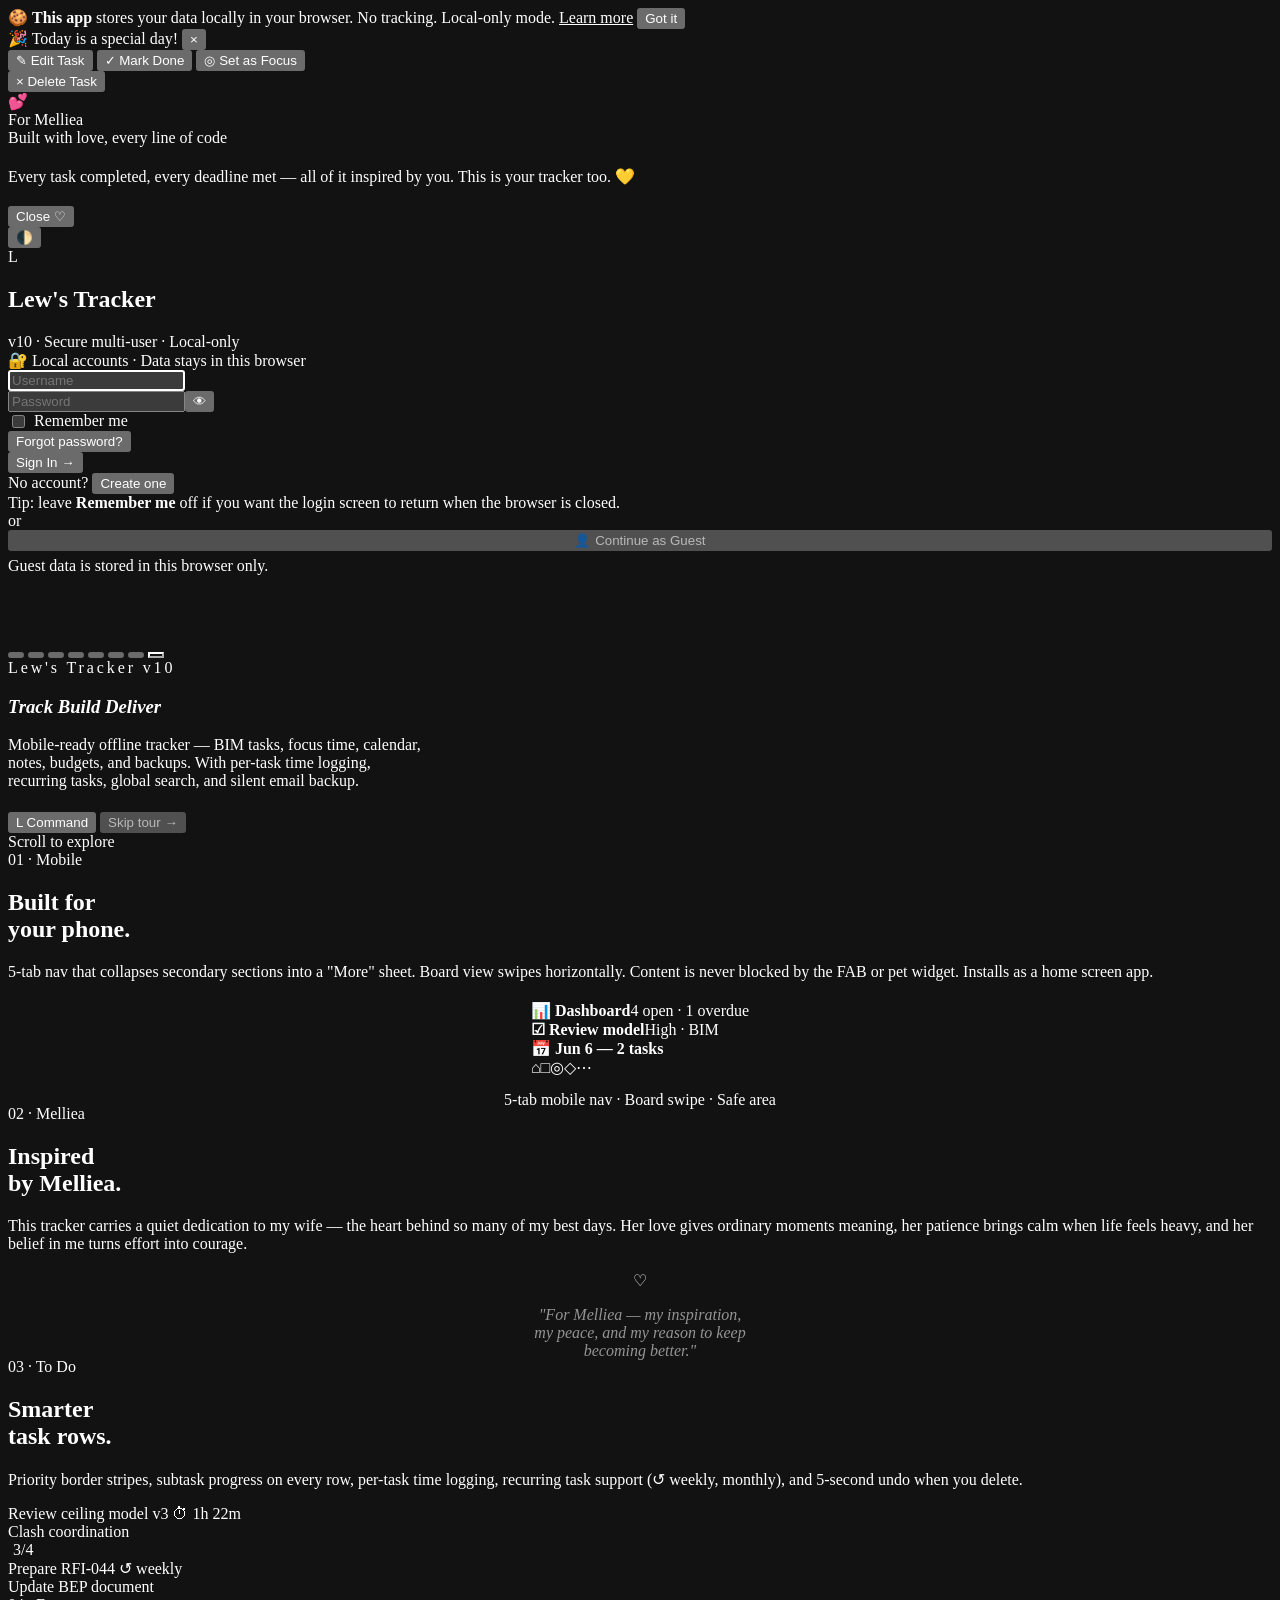
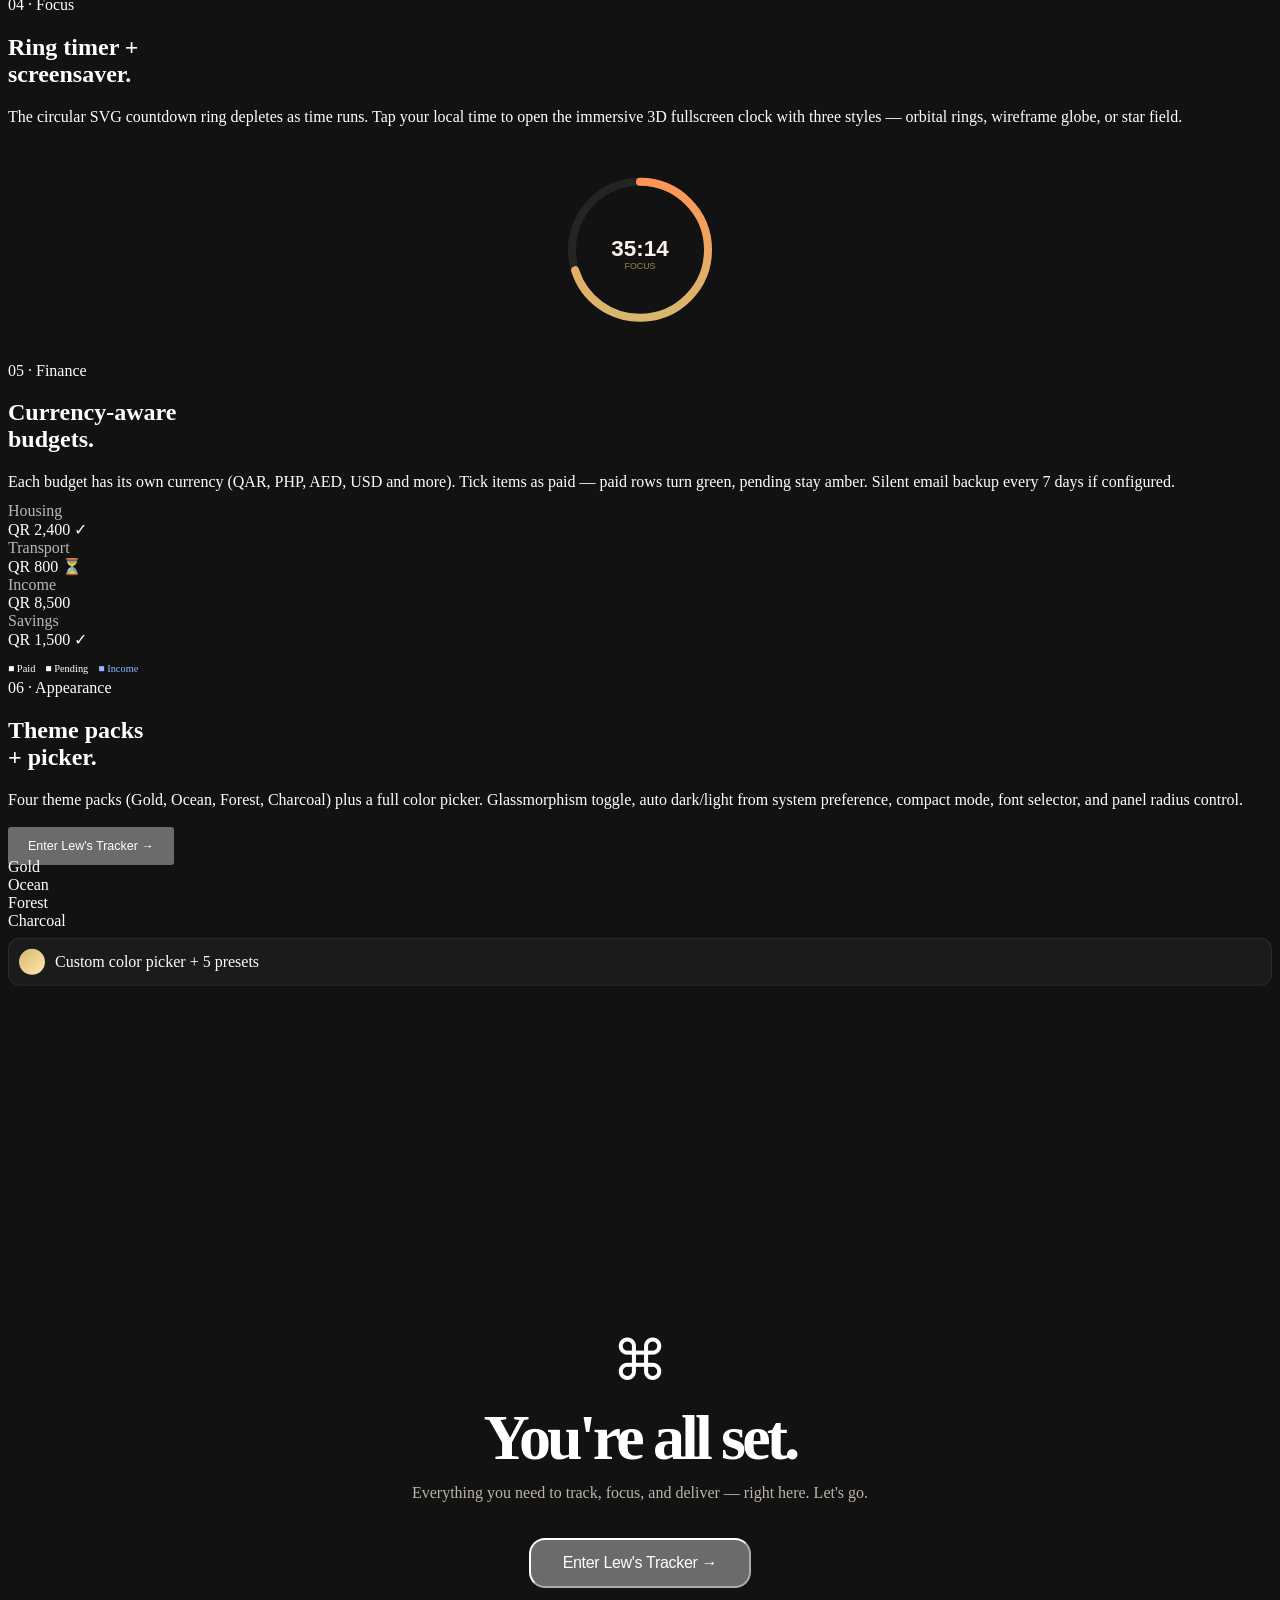
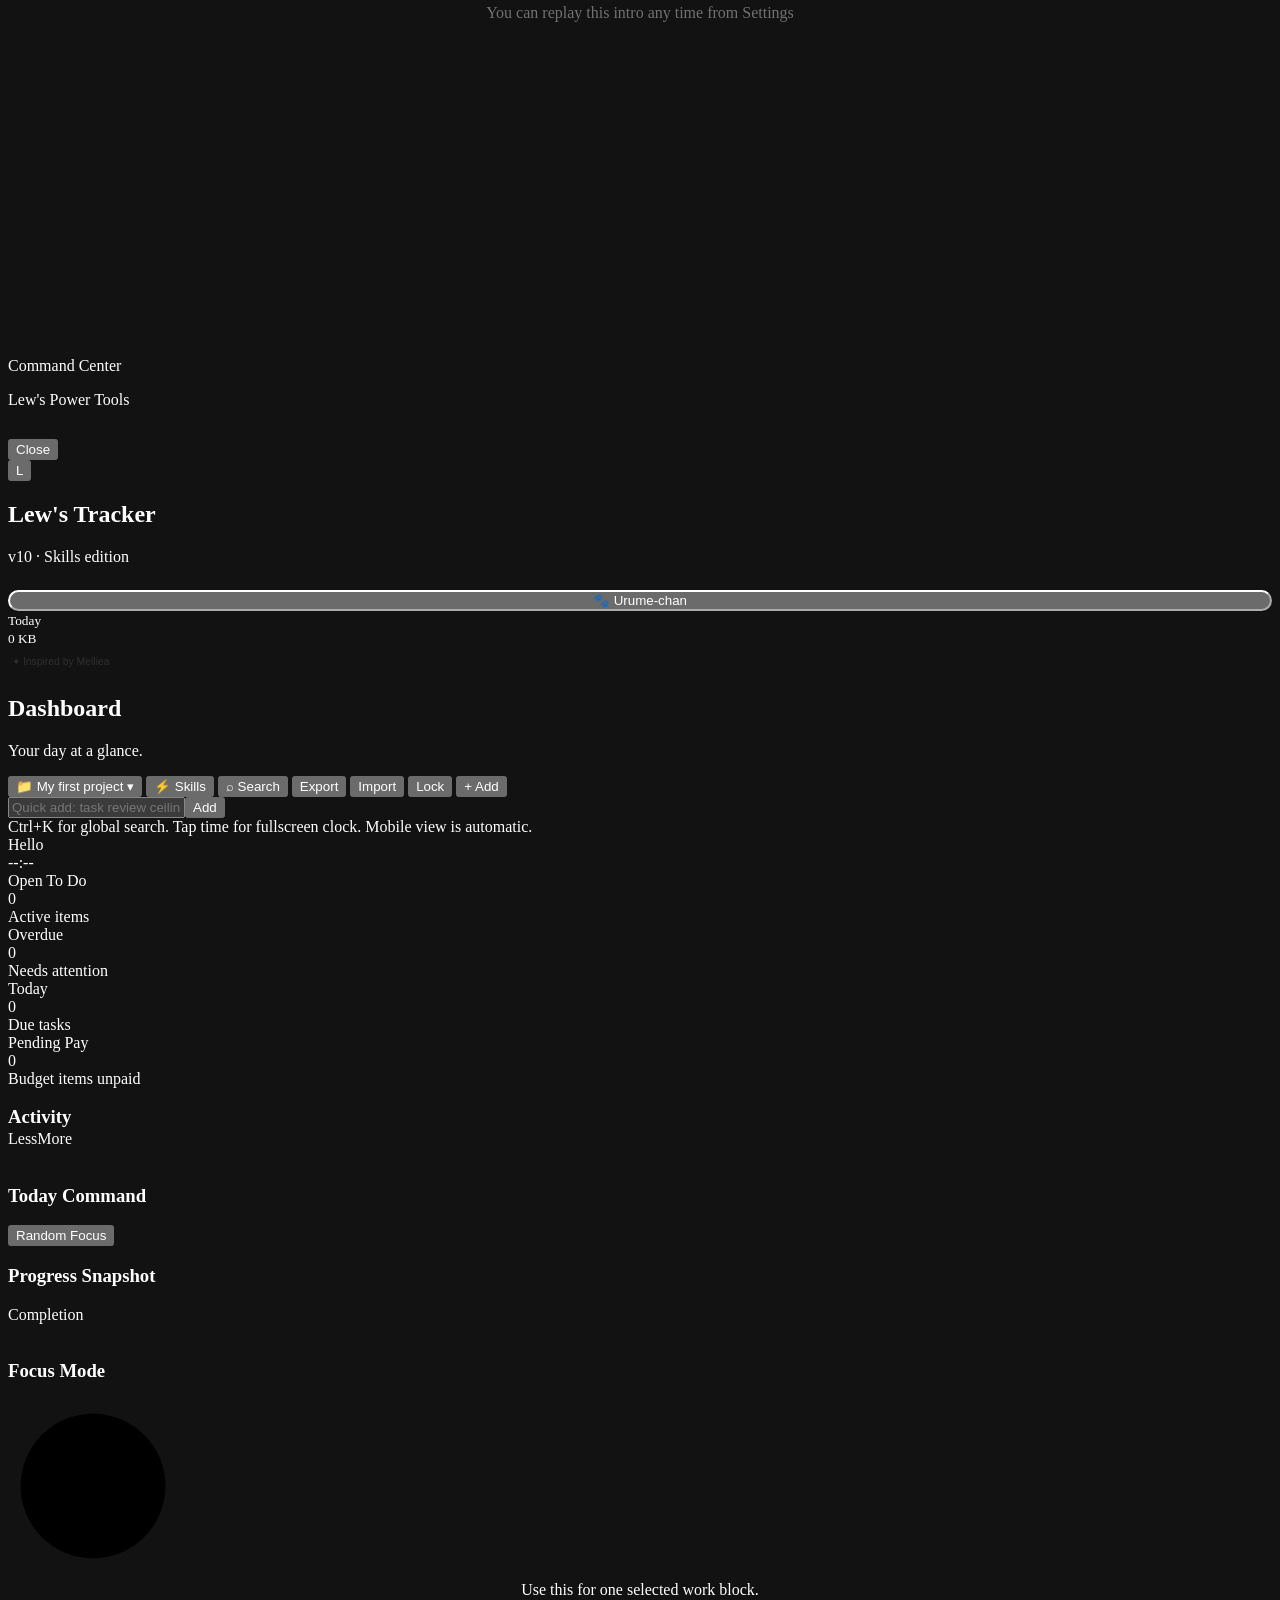
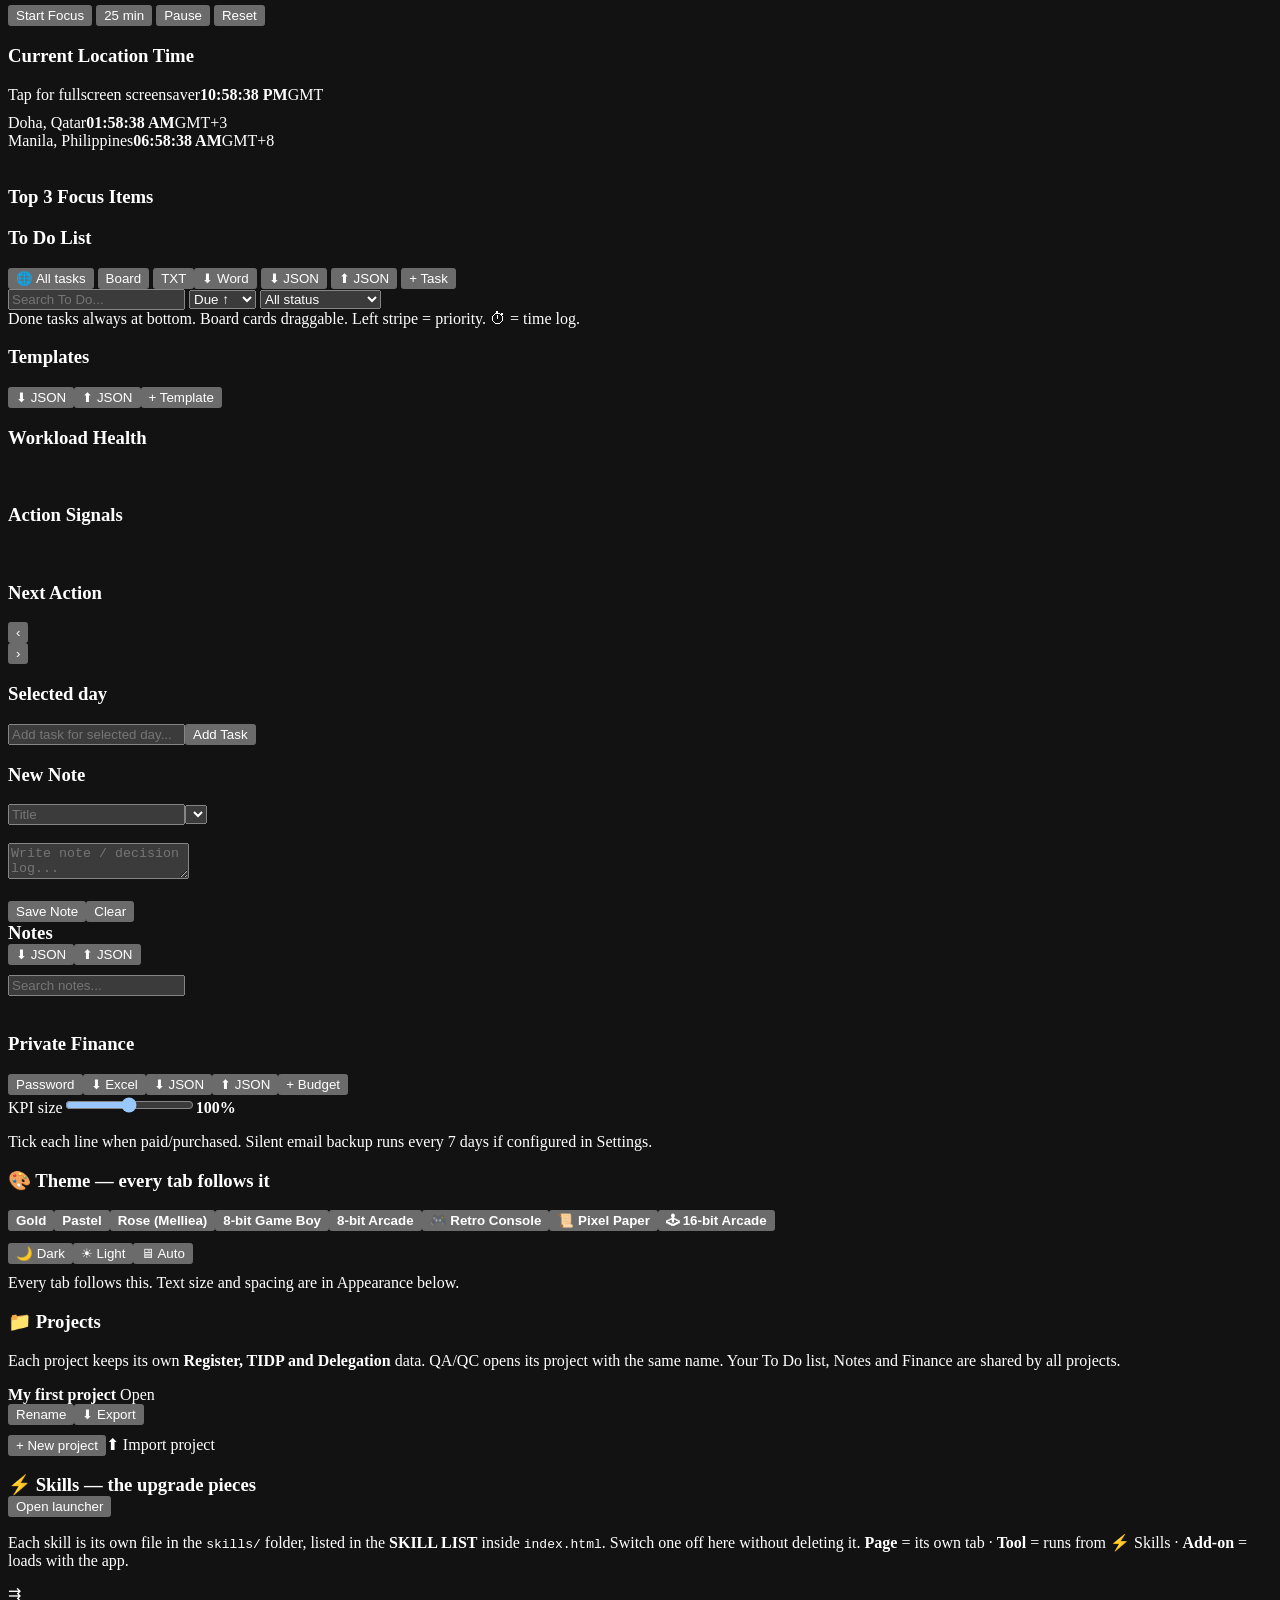
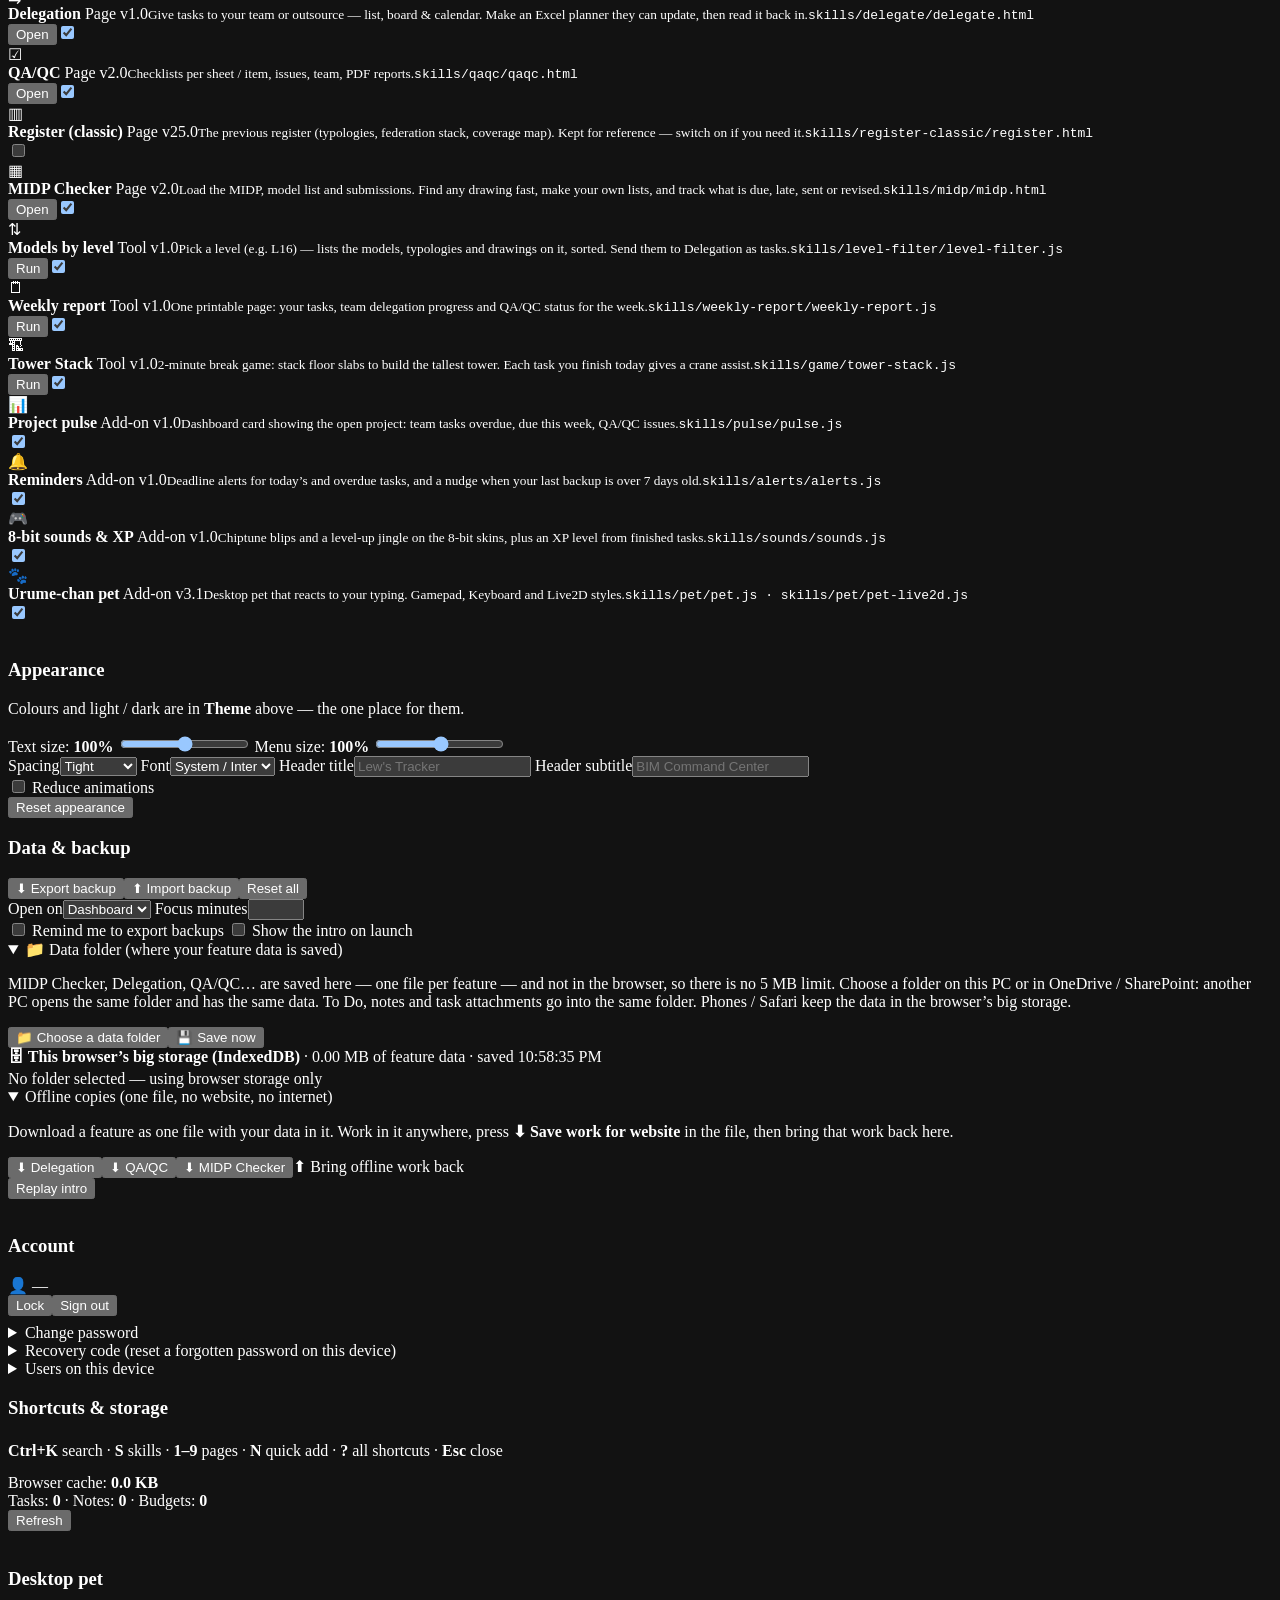
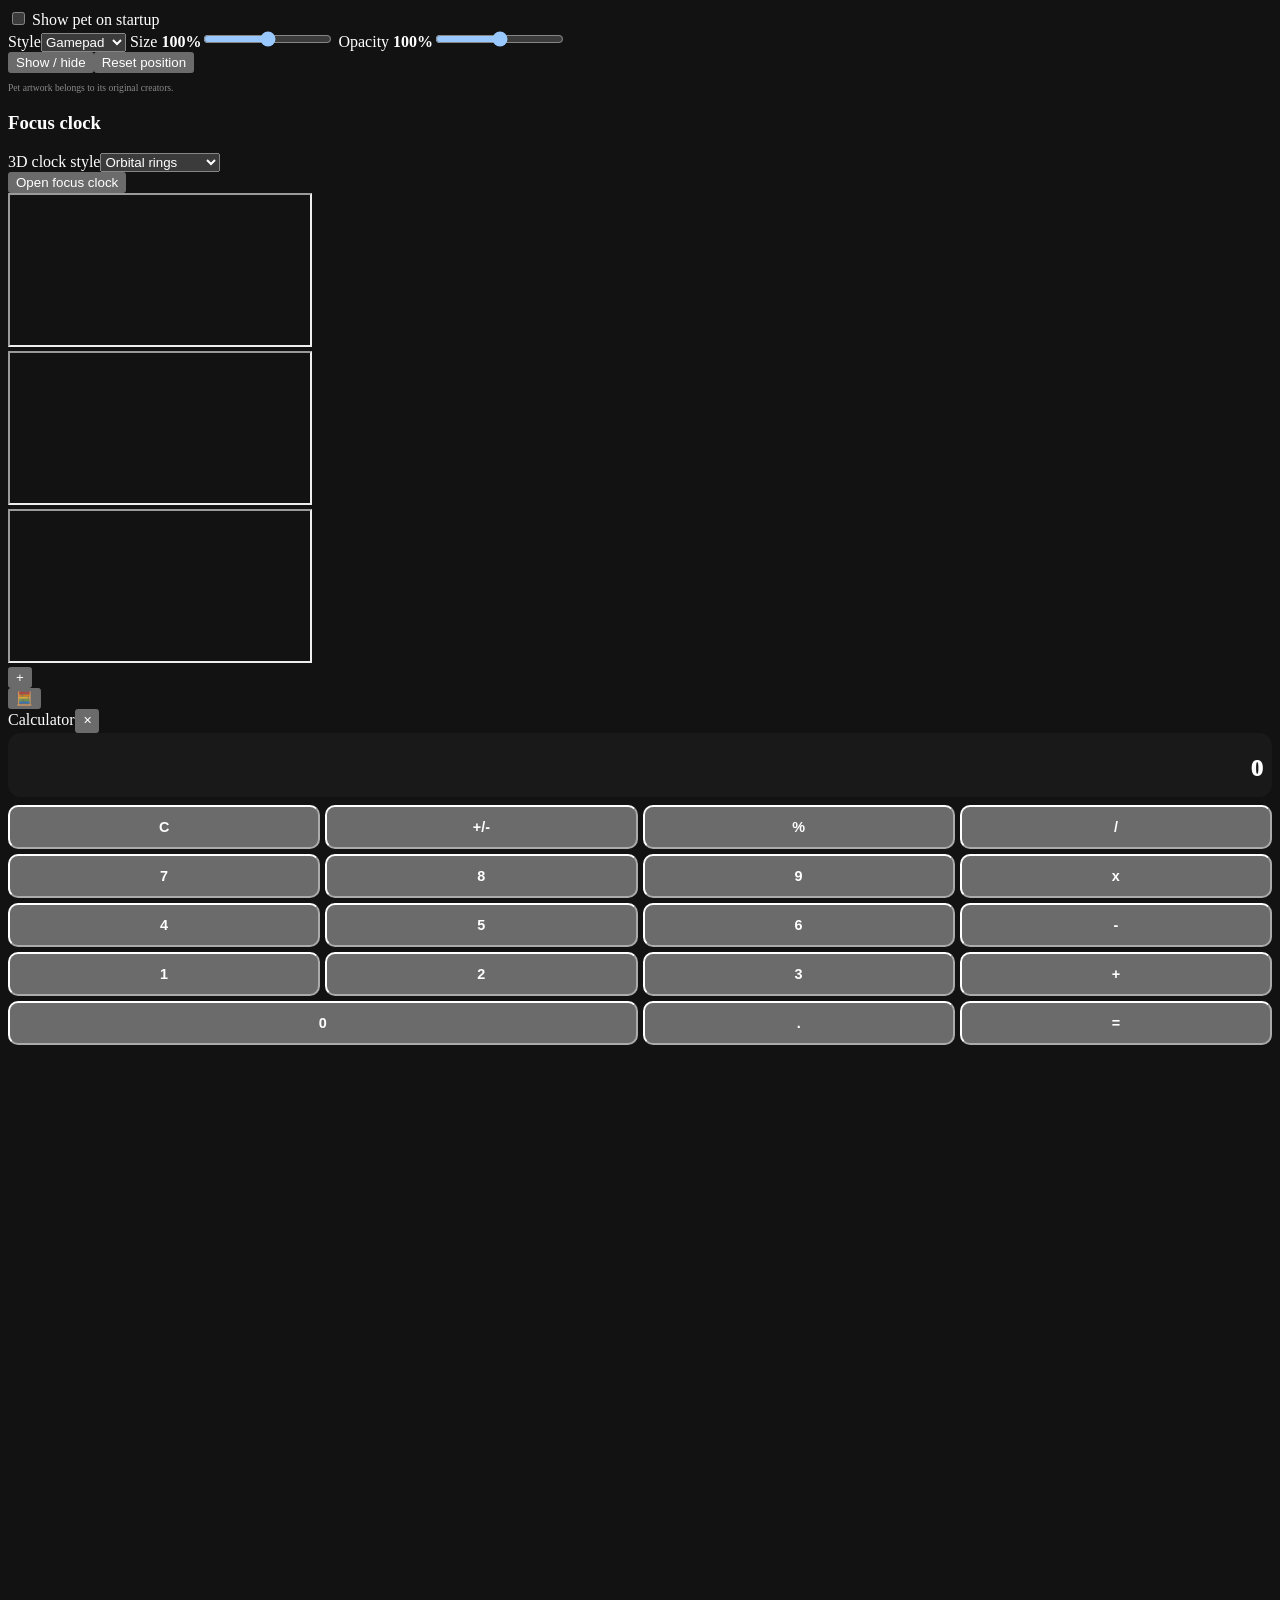
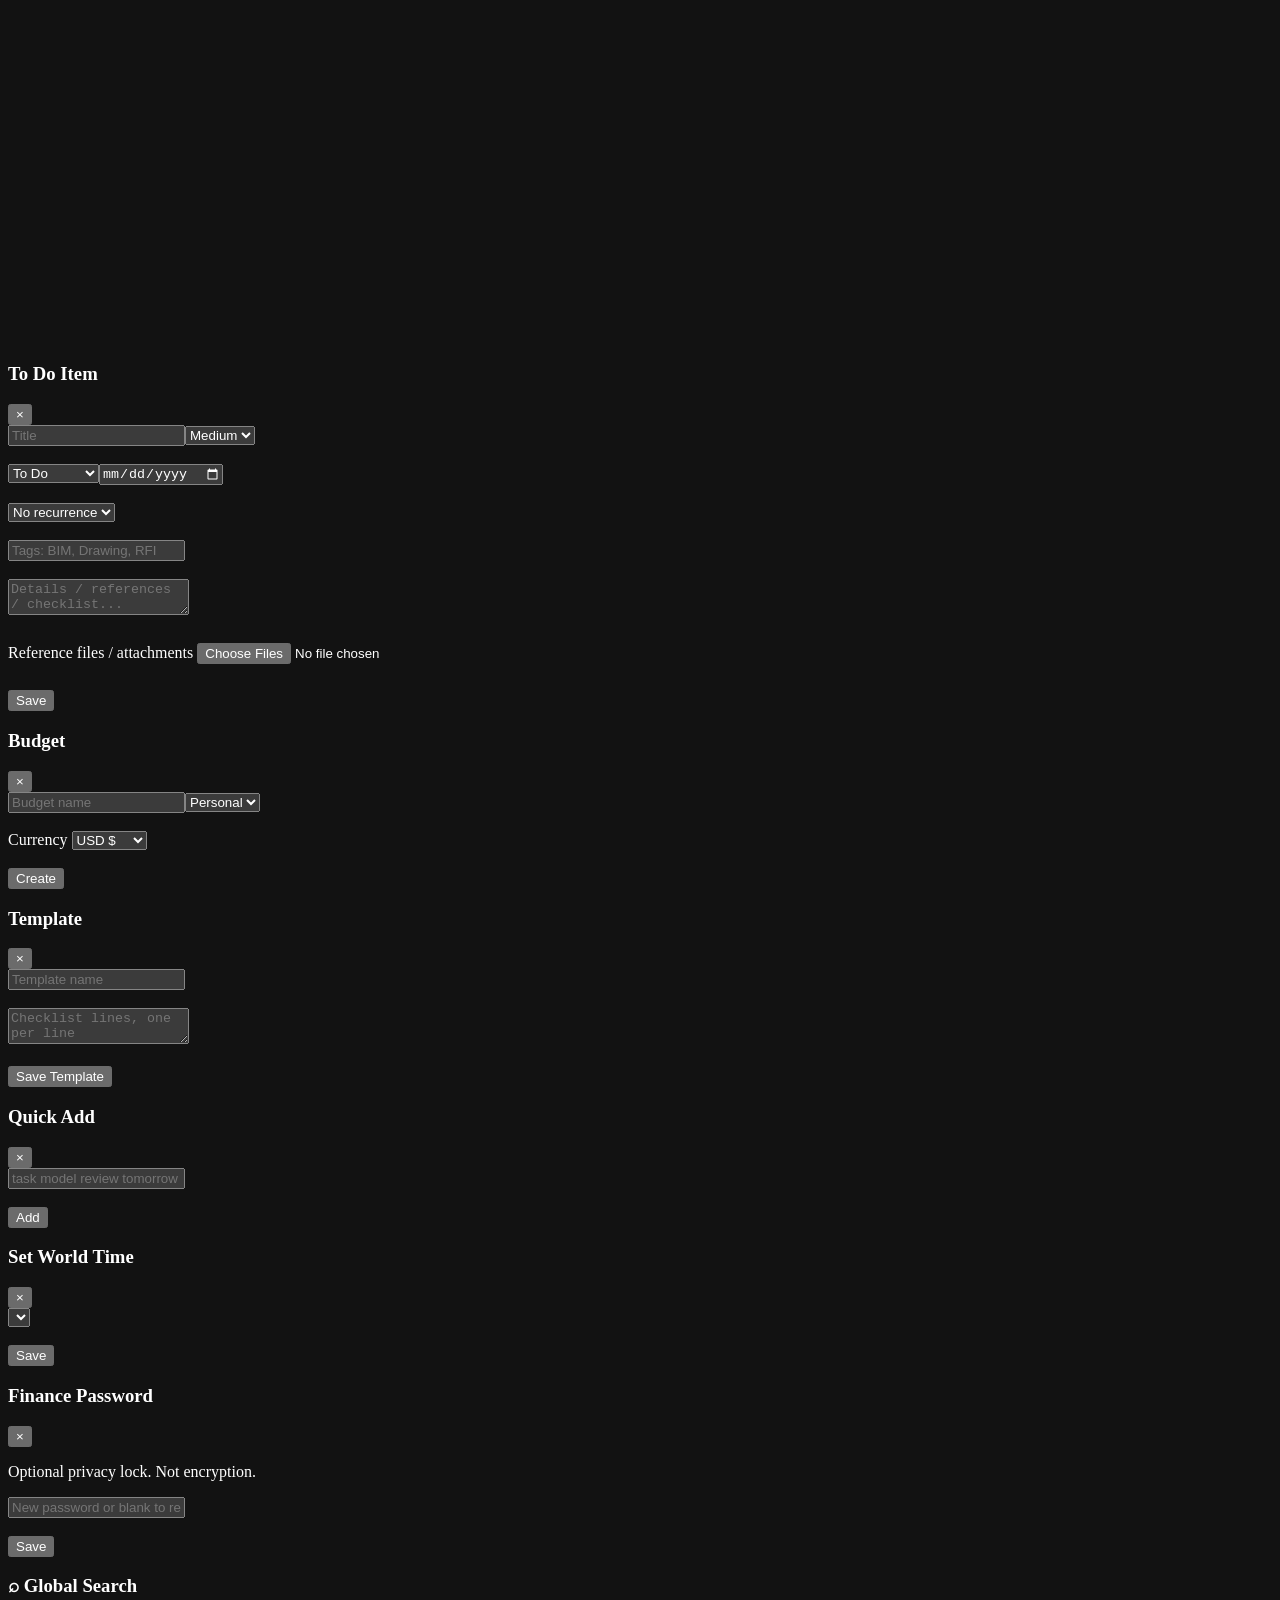
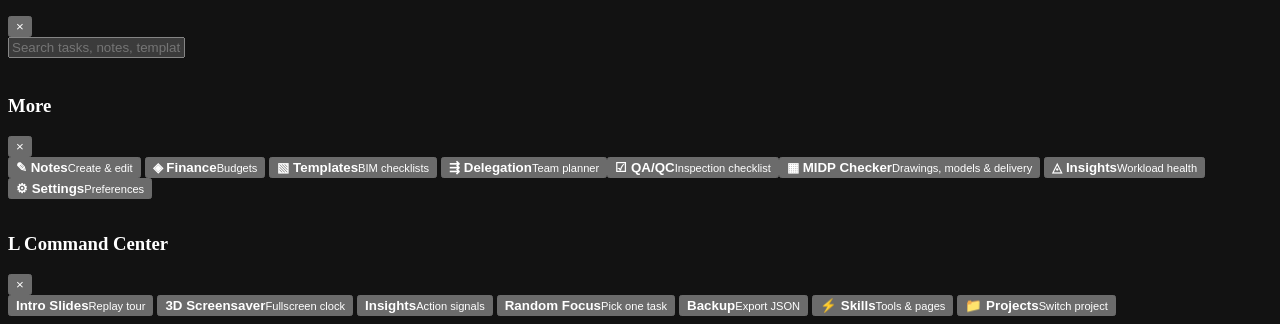
==== commit 1252efdf: "Finance: 🧾 Shared expenses - items + cost, total, who owes whom, share to chat - Lists of items and " ====
--- a/index.html
+++ b/index.html
@@ -806,6 +806,7 @@
 <script src="core/lt.js"></script>
 <script src="core/projects.js"></script>
 <script src="core/app.js"></script>
+<script src="core/expenses.js"></script>
 <script src="core/clock.js"></script>
 <script src="core/extras.js"></script>
 <script src="core/links.js"></script>
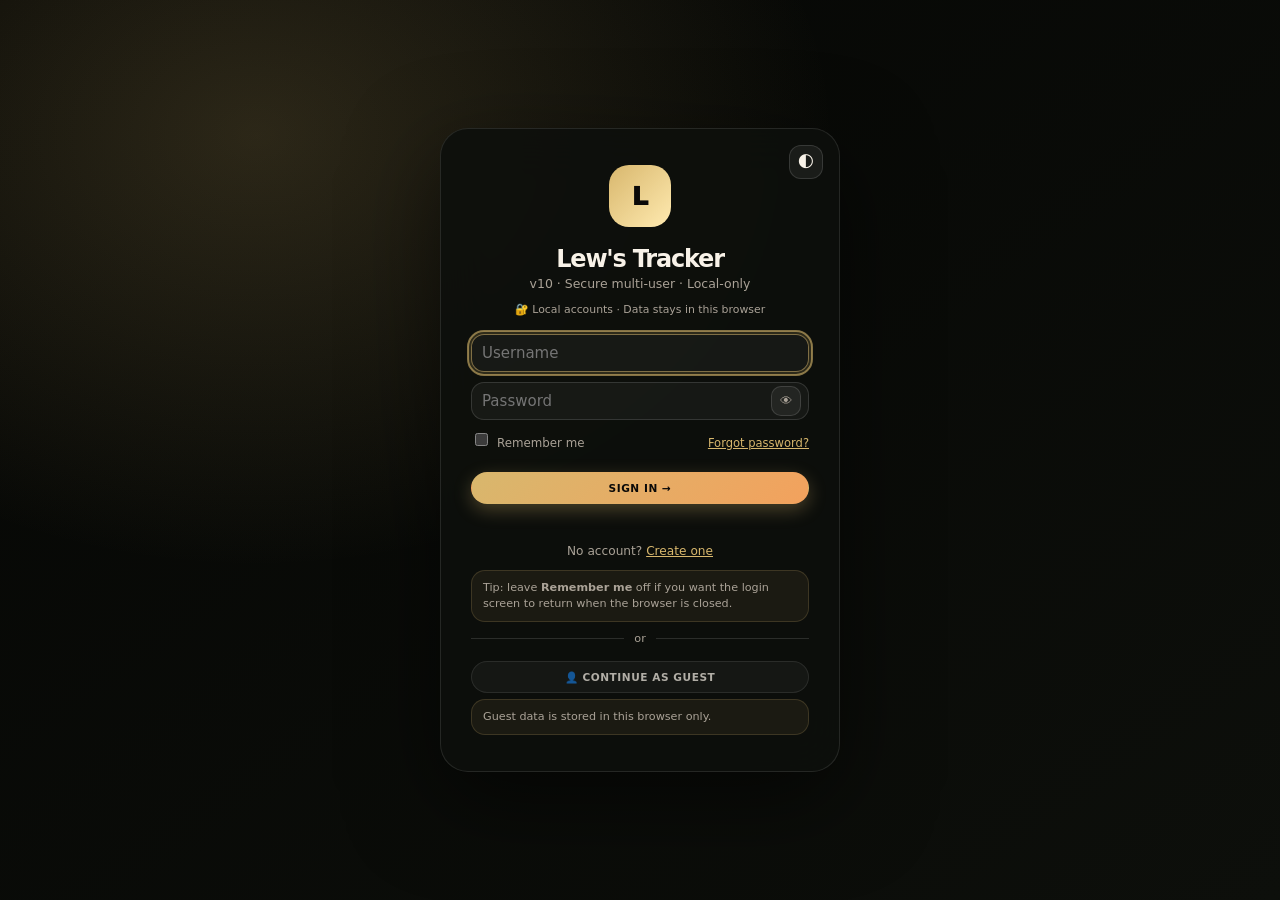
==== commit dacbbb70: "MIDP Search logic: editable Serviced apartments list (tower + unit types, per project) Co-Authored-B" ====
--- a/index.html
+++ b/index.html
@@ -773,7 +773,7 @@
     file:'skills/midp/midp.html',
     desc:'Load the MIDP, model list and submissions. Find any drawing fast, make your own lists, and track what is due, late, sent or revised.',
     projectKeys:['tidp-checker:tracker:v1','tidp-checker:meta','tidp-checker:history','tidp-checker:log','tidp-checker:view',
-                 'tidp-checker:lists','tidp-checker:lookup','tidp-checker:index','tidp-checker:folder','tidp-checker:assign','tidp-checker:versions','tidp-checker:arr'] },
+                 'tidp-checker:lists','tidp-checker:lookup','tidp-checker:index','tidp-checker:folder','tidp-checker:assign','tidp-checker:versions','tidp-checker:arr','tidp-checker:svset'] },
 
   /* ── tools ── */
   { id:'level-filter', type:'function', name:'Models by level', icon:'⇅', version:'1.0',
--- a/core/app.css
+++ b/core/app.css
@@ -0,0 +1,974 @@
+/* Lew's Tracker — main look (tracker tabs). Part 1: base styles. Part 2: Pro design layer. */
+:root{color-scheme:dark;--bg:#070807;--bg2:#10120f;--panel:rgba(18,20,16,.78);--soft:rgba(255,255,255,.06);--soft2:rgba(255,255,255,.10);--ink:#f8f2e8;--muted:#aaa297;--line:rgba(255,255,255,.13);--accent:#d8b76d;--accent2:#ff9655;--green:#97dc8d;--red:#ff7474;--shadow:0 18px 55px rgba(0,0,0,.34);--r:22px;--fs:1;--tabscale:1;--finScale:1;--compact:0;--font:Inter,ui-sans-serif,system-ui,-apple-system,"Segoe UI",sans-serif;--glass:0;--nav-h:64px}
+body.light{color-scheme:light;--bg:#eef1ed;--bg2:#f7f8f4;--panel:rgba(251,250,244,.9);--soft:rgba(40,56,60,.055);--soft2:rgba(40,56,60,.10);--ink:#202521;--muted:#5a6360;--line:rgba(40,56,60,.15);--shadow:0 18px 45px rgba(65,75,70,.12);--accent:#a07830;--accent2:#cc6622}
+*{box-sizing:border-box}html{scroll-behavior:smooth}
+body{margin:0;min-height:100svh;font-family:var(--font);font-size:calc(15px*var(--fs));color:var(--ink);background:radial-gradient(circle at 12% 5%,color-mix(in srgb,var(--accent) 22%,transparent),transparent 34%),radial-gradient(circle at 88% 8%,color-mix(in srgb,var(--accent2) 12%,transparent),transparent 28%),linear-gradient(145deg,var(--bg),var(--bg2));overflow-x:hidden}
+body:before{content:"";position:fixed;inset:0;z-index:-2;background-image:linear-gradient(rgba(255,255,255,.025) 1px,transparent 1px),linear-gradient(90deg,rgba(255,255,255,.025) 1px,transparent 1px);background-size:78px 78px;mask-image:radial-gradient(circle,#000,transparent 78%)}
+
+/* ── Melliea Theme (rose gold / blush) ─────────────────────────────────── */
+body.melliea{color-scheme:light;--bg:#fdf0f3;--bg2:#fff5f7;--panel:rgba(255,240,243,.9);--soft:rgba(180,80,100,.055);--soft2:rgba(180,80,100,.10);--ink:#2d1a1f;--muted:#8a5f6a;--line:rgba(180,80,100,.18);--shadow:0 18px 45px rgba(160,60,80,.12);--accent:#c8748e;--accent2:#e8a0b0;--green:#7dba8f;--red:#e05050;--r:22px}
+body.melliea{background:radial-gradient(circle at 12% 5%,rgba(200,116,142,.18),transparent 34%),radial-gradient(circle at 88% 8%,rgba(232,160,176,.12),transparent 28%),linear-gradient(145deg,#fdf0f3,#fff5f7)}
+body.melliea:before{background-image:linear-gradient(rgba(200,116,142,.04) 1px,transparent 1px),linear-gradient(90deg,rgba(200,116,142,.04) 1px,transparent 1px)}
+/* Melliea watermark */
+body.melliea .app-wrap:after{content:"Melliea";position:fixed;bottom:30%;left:50%;transform:translateX(-50%) rotate(-15deg);font-size:8rem;font-weight:900;color:rgba(200,116,142,.04);pointer-events:none;z-index:0;letter-spacing:.2em;white-space:nowrap}
+/* Floating hearts (idle only) */
+.heart-float{position:fixed;pointer-events:none;z-index:9999;font-size:1.2rem;animation:heartRise 4s ease-out forwards;opacity:0}
+@keyframes heartRise{0%{opacity:.7;transform:translateY(0) scale(1)}100%{opacity:0;transform:translateY(-200px) scale(.3)}}
+
+/* ── Skeleton loading screens ────────────────────────────────────────────── */
+.skeleton{background:linear-gradient(90deg,var(--soft) 25%,var(--soft2) 50%,var(--soft) 75%);background-size:200% 100%;animation:shimmer 1.4s infinite;border-radius:8px}
+@keyframes shimmer{0%{background-position:200% 0}100%{background-position:-200% 0}}
+.skeleton-row{height:14px;border-radius:6px;margin-bottom:8px}
+.skeleton-card{border-radius:var(--r);padding:14px;border:1px solid var(--line);margin-bottom:10px}
+
+/* ── Context menu ────────────────────────────────────────────────────────── */
+#ctxMenu{position:fixed;z-index:999;background:var(--panel);border:1px solid var(--line);border-radius:14px;padding:6px;box-shadow:var(--shadow);backdrop-filter:blur(18px);display:none;min-width:160px}
+#ctxMenu button{display:flex;align-items:center;gap:8px;width:100%;background:none;border:none;color:var(--ink);padding:8px 12px;border-radius:8px;font-size:.8rem;cursor:pointer;text-align:left}
+#ctxMenu button:hover{background:var(--soft2)}
+#ctxMenu .ctx-divider{height:1px;background:var(--line);margin:4px 6px}
+#ctxMenu .ctx-danger{color:var(--red)}
+
+/* ── Cookie consent ──────────────────────────────────────────────────────── */
+#cookieBanner{position:fixed;bottom:0;left:0;right:0;z-index:300;background:var(--panel);border-top:1px solid var(--line);backdrop-filter:blur(18px);padding:14px 20px;display:flex;align-items:center;gap:12px;flex-wrap:wrap;font-size:.8rem;color:var(--muted)}
+#cookieBanner b{color:var(--ink)}
+#cookieBanner .btn{min-width:80px;justify-content:center}
+#cookieBanner.hidden{display:none}
+
+/* ── Micro-interactions ─────────────────────────────────────────────────── */
+.btn{transition:.18s cubic-bezier(.34,1.56,.64,1)}
+.btn:active{transform:scale(.94)!important}
+.icon:active{transform:scale(.88)!important}
+.item{transition:.18s cubic-bezier(.34,1.56,.64,1)}
+.item:hover{transform:translateY(-2px) scale(1.005)}
+
+/* ── Today is special banner ─────────────────────────────────────────────── */
+#specialBanner{display:none;position:fixed;top:0;left:0;right:0;z-index:250;background:linear-gradient(135deg,var(--accent),var(--accent2));color:#fff;padding:10px 20px;text-align:center;font-size:.85rem;font-weight:700;box-shadow:0 4px 20px rgba(0,0,0,.2)}
+#specialBanner.show{display:block}
+#specialBanner .close-banner{float:right;background:none;border:none;color:#fff;cursor:pointer;font-size:1rem;margin-top:-2px}
+
+/* ── Anniversary countdown widget ───────────────────────────────────────── */
+.melliea-countdown{background:linear-gradient(135deg,color-mix(in srgb,var(--accent) 15%,transparent),color-mix(in srgb,var(--accent2) 8%,transparent));border:1px solid color-mix(in srgb,var(--accent) 30%,transparent);border-radius:var(--r);padding:16px;text-align:center;margin-bottom:12px}
+.melliea-countdown .count-num{font-size:2.4rem;font-weight:950;color:var(--accent);line-height:1}
+.melliea-countdown .count-label{font-size:.7rem;color:var(--muted);margin-top:4px}
+.daily-quote{background:color-mix(in srgb,var(--accent) 8%,transparent);border-left:3px solid var(--accent);border-radius:0 12px 12px 0;padding:12px 14px;margin-bottom:12px;font-style:italic;color:var(--muted);font-size:.82rem}
+
+/* ── Dedication secret page ──────────────────────────────────────────────── */
+#dedicationOverlay{position:fixed;inset:0;z-index:201;background:linear-gradient(145deg,#1a0810,#2d0f1e,#1a0810);display:none;place-items:center;padding:20px;animation:fadeInDedication .6s ease}
+@keyframes fadeInDedication{from{opacity:0;transform:scale(.95)}to{opacity:1;transform:none}}
+#dedicationOverlay.show{display:grid}
+.dedication-card{max-width:480px;width:100%;text-align:center;padding:40px 30px}
+.dedication-heart{font-size:4rem;animation:dedicationPulse 1.4s ease-in-out infinite}
+@keyframes dedicationPulse{0%,100%{transform:scale(1)}50%{transform:scale(1.12)}}
+.dedication-title{font-size:1.8rem;font-weight:950;letter-spacing:-.04em;margin:16px 0 8px;background:linear-gradient(135deg,#c8748e,#e8a0b0,#f5c8d5);-webkit-background-clip:text;-webkit-text-fill-color:transparent}
+.dedication-subtitle{color:rgba(255,255,255,.5);font-size:.82rem;margin-bottom:24px}
+.dedication-msg{color:rgba(255,255,255,.8);font-size:.95rem;line-height:1.7;margin-bottom:24px}
+.dedication-close{background:rgba(255,255,255,.1);border:1px solid rgba(255,255,255,.2);color:#fff;border-radius:999px;padding:8px 24px;cursor:pointer;font-size:.8rem;transition:.2s}
+.dedication-close:hover{background:rgba(255,255,255,.2)}
+button,input,textarea,select{font:inherit}button{cursor:pointer}
+/* Glassmorphism toggle */
+body.glass .card{backdrop-filter:blur(28px) saturate(1.4);border-color:color-mix(in srgb,var(--accent) 22%,rgba(255,255,255,.15));box-shadow:0 8px 32px rgba(0,0,0,.28),inset 0 1px 0 rgba(255,255,255,.08)}
+.btn,.icon{border:1px solid var(--line);background:var(--soft);color:var(--ink);border-radius:999px;min-height:32px;padding:7px 11px;display:inline-flex;align-items:center;justify-content:center;gap:6px;font-size:.66rem;font-weight:900;text-transform:uppercase;letter-spacing:.052em;white-space:nowrap;transition:.2s}
+.btn:hover,.icon:hover{transform:translateY(-1px);border-color:color-mix(in srgb,var(--accent) 50%,transparent);background:var(--soft2)}
+.btn.primary{background:linear-gradient(135deg,var(--accent),#ffeab0);color:#0a0908;border-color:transparent}
+.btn.danger,.icon.danger{color:var(--red);border-color:rgba(255,116,116,.25);background:rgba(255,116,116,.075)}
+.icon{width:32px;height:32px;min-width:32px;min-height:32px;max-height:32px;aspect-ratio:1/1;padding:0;border-radius:50%;font-size:.9rem;flex:0 0 auto;line-height:1;text-align:center}
+.row{display:flex;gap:8px;align-items:center;flex-wrap:wrap}
+.small{color:var(--muted);font-size:.74rem}
+.pill{font-size:.58rem;border:1px solid var(--line);background:rgba(255,255,255,.045);color:var(--muted);border-radius:999px;padding:2px 7px;font-weight:850}
+.pill.high,.pill.overdue{color:var(--red)}.pill.medium,.pill.today{color:var(--accent)}.pill.low{color:var(--green)}
+input,textarea,select{width:100%;border:1px solid var(--line);background:rgba(255,255,255,.045);color:var(--ink);border-radius:13px;padding:9px 10px;outline:none}
+select option{background:var(--bg2);color:var(--ink)}body.light select option{background:#f7f8f4;color:#202521}
+textarea{min-height:100px;resize:vertical}.hidden{display:none!important}
+/* Priority border stripes */
+.item{border:1px solid var(--line);background:rgba(255,255,255,.028);border-radius:12px;padding:6px 8px;display:flex;justify-content:space-between;gap:7px;align-items:center;transition:.18s;border-left-width:3px}
+.item.pri-high{border-left-color:var(--red)}.item.pri-medium{border-left-color:var(--accent)}.item.pri-low{border-left-color:var(--green)}
+.item:hover{border-color:color-mix(in srgb,var(--accent) 40%,transparent);transform:translateY(-1px)}
+/* Subtask mini progress */
+.sub-prog{display:inline-flex;align-items:center;gap:3px;font-size:.58rem;color:var(--muted)}
+.sub-prog-bar-wrap{width:32px;height:4px;background:rgba(255,255,255,.1);border-radius:99px;overflow:hidden}
+.sub-prog-bar{height:100%;background:var(--accent);border-radius:99px;transition:width .3s}
+/* Timer SVG ring */
+.timer-svg{display:block;margin:0 auto}.timer-bg{fill:none;stroke:rgba(255,255,255,.08);stroke-width:10}
+.timer-prog{fill:none;stroke:var(--accent);stroke-width:10;stroke-linecap:round;transform:rotate(-90deg);transform-origin:center;transition:stroke-dashoffset .9s linear}
+.timer-text{font-size:28px;font-weight:950;fill:var(--ink);text-anchor:middle;font-family:var(--font)}
+/* Toast slide */
+.toast{position:fixed;right:16px;bottom:calc(var(--nav-h) + 12px);z-index:70;display:grid;gap:7px}
+.toast div{background:var(--panel);border:1px solid var(--line);border-radius:15px;padding:9px 11px;box-shadow:var(--shadow);font-size:.82rem;animation:toastIn .28s cubic-bezier(.16,1,.3,1);display:flex;align-items:center;gap:8px}
+@keyframes toastIn{from{opacity:0;transform:translateX(60px)}to{opacity:1;transform:none}}
+@keyframes toastOut{to{opacity:0;transform:translateX(60px)}}
+/* Weekly strip */
+.week-strip{display:grid;grid-template-columns:repeat(7,1fr);gap:5px;margin-bottom:12px}
+.week-day{border:1px solid var(--line);border-radius:11px;padding:7px 4px;text-align:center;cursor:pointer;transition:.18s;font-size:.68rem}
+.week-day:hover{border-color:color-mix(in srgb,var(--accent) 45%,transparent);transform:translateY(-1px)}
+.week-day.today{box-shadow:inset 0 0 0 1px var(--accent);color:var(--accent)}
+.week-day b{display:block;font-size:.95rem;margin:2px 0}
+.week-cnt{display:inline-block;background:var(--accent);color:var(--accent-ink,#0a0908);border-radius:99px;font-size:.55rem;font-weight:900;padding:1px 5px;margin-top:2px}
+/* Search modal results */
+.search-result{padding:8px 10px;border-radius:10px;cursor:pointer;display:flex;align-items:center;gap:8px;font-size:.82rem;transition:.15s}
+.search-result:hover{background:var(--soft2)}
+/* Card stagger */
+@keyframes staggerIn{from{opacity:0;transform:translateY(14px)}to{opacity:1;transform:none}}
+.stagger .card{animation:staggerIn .38s cubic-bezier(.16,1,.3,1) both}
+.stagger .card:nth-child(1){animation-delay:0ms}.stagger .card:nth-child(2){animation-delay:55ms}
+.stagger .card:nth-child(3){animation-delay:110ms}.stagger .card:nth-child(4){animation-delay:165ms}
+.stagger .card:nth-child(5){animation-delay:220ms}.stagger .card:nth-child(6){animation-delay:275ms}
+/* Time log button active */
+.icon.logging{color:var(--red);border-color:rgba(255,116,116,.4);animation:pulse-log 1s ease-in-out infinite}
+@keyframes pulse-log{50%{box-shadow:0 0 8px rgba(255,116,116,.5)}}
+/* More bottom sheet */
+#moreSheet .modal-card{width:100%;border-radius:22px 22px 0 0;padding-bottom:max(16px,env(safe-area-inset-bottom))}
+/* ── Login Screen v8.2 ───────────────────────────────────────────────── */
+.login-screen{position:fixed;inset:0;z-index:300;background:radial-gradient(ellipse at 20% 15%,color-mix(in srgb,var(--accent) 18%,transparent),transparent 40%),linear-gradient(145deg,#050604,#0d0f0b);display:none;place-items:center;padding:20px}
+.login-screen.show{display:grid}
+.login-card{width:min(400px,100%);border:1px solid rgba(255,255,255,.1);border-radius:28px;background:rgba(14,16,12,.92);backdrop-filter:blur(24px);padding:36px 30px;box-shadow:0 28px 90px rgba(0,0,0,.55);animation:pop .28s ease}
+.login-logo{width:62px;height:62px;border-radius:20px;background:linear-gradient(135deg,var(--accent),#ffeab0);color:#0a0908;font-weight:950;font-size:1.6rem;display:grid;place-items:center;margin:0 auto 18px}
+.login-card h2{text-align:center;margin:0 0 3px;letter-spacing:-.05em;font-size:1.5rem}
+.login-card>.sub{text-align:center;color:var(--muted);font-size:.78rem;margin-bottom:26px}
+.login-card input{margin-bottom:10px}
+.login-card .btn{width:100%;margin-top:6px;justify-content:center}
+.login-err{color:var(--red);font-size:.76rem;margin-top:8px;text-align:center;min-height:18px}
+.login-switch{text-align:center;color:var(--muted);font-size:.76rem;margin-top:14px}
+.login-switch button{background:none;border:none;color:var(--accent);font-size:.76rem;cursor:pointer;text-decoration:underline;padding:0}
+.login-users{display:grid;gap:6px;margin-bottom:14px}
+.login-user-chip{display:flex;align-items:center;gap:10px;border:1px solid var(--line);background:var(--soft);border-radius:999px;padding:6px 14px;cursor:pointer;transition:.18s;font-size:.8rem}
+.login-user-chip:hover{border-color:color-mix(in srgb,var(--accent) 45%,transparent);background:var(--soft2)}
+.login-user-chip .avi{width:26px;height:26px;border-radius:50%;background:linear-gradient(135deg,var(--accent),#ffeab0);color:#0a0908;font-size:.7rem;font-weight:950;display:grid;place-items:center;flex:0 0 auto}
+.login-divider{display:flex;align-items:center;gap:10px;margin:10px 0;color:var(--muted);font-size:.7rem}
+.login-divider::before,.login-divider::after{content:"";flex:1;height:1px;background:var(--line)}
+
+/* Login polish v8.7 */
+.login-card{position:relative}
+.login-secure-badge{display:flex;justify-content:center;gap:6px;align-items:center;color:var(--muted);font-size:.68rem;margin:-14px 0 18px;text-align:center}
+.login-field{position:relative;margin-bottom:10px}.login-field input{margin-bottom:0;padding-right:44px}
+.login-eye{position:absolute;right:8px;top:50%;transform:translateY(-50%);width:30px;height:30px;border:1px solid var(--line);border-radius:10px;background:var(--soft);color:var(--muted);display:grid;place-items:center;cursor:pointer;font-size:.78rem}.login-eye:hover{color:var(--ink);border-color:color-mix(in srgb,var(--accent) 45%,transparent)}
+.login-actions-row{display:flex;align-items:center;justify-content:space-between;gap:10px;margin:8px 0 10px}.login-actions-row label{margin:0!important}.login-mini-btn{background:none;border:none;color:var(--accent);font-size:.72rem;cursor:pointer;text-decoration:underline;padding:0}
+.login-strength{height:5px;border-radius:999px;background:rgba(255,255,255,.08);overflow:hidden;margin:0 0 8px}.login-strength span{display:block;height:100%;width:0;background:var(--red);transition:.2s}.login-strength.ok span{background:var(--accent);width:66%}.login-strength.good span{background:var(--green);width:100%}
+.login-help{border:1px solid rgba(216,183,109,.18);background:rgba(216,183,109,.07);border-radius:14px;padding:9px 11px;color:var(--muted);font-size:.7rem;line-height:1.45;margin-top:12px}.login-card .btn[disabled]{opacity:.6;pointer-events:none}
+/* Login screen — light theme support (toggle at login, independent of per-account theme) */
+body.light .login-screen{background:radial-gradient(ellipse at 20% 15%,color-mix(in srgb,var(--accent) 14%,transparent),transparent 40%),linear-gradient(145deg,#eef1ed,#f7f8f4)}
+body.light .login-card{background:rgba(251,250,244,.94);border-color:rgba(40,56,60,.12);box-shadow:0 28px 90px rgba(65,75,70,.16)}
+body.light .login-help{background:rgba(160,120,48,.08);border-color:rgba(160,120,48,.22)}
+.login-theme-toggle{position:absolute;top:16px;right:16px;width:34px;height:34px;border-radius:12px;border:1px solid var(--line);background:var(--soft);color:var(--ink);display:grid;place-items:center;cursor:pointer;font-size:1rem;transition:.18s;z-index:2}
+.login-theme-toggle:hover{border-color:color-mix(in srgb,var(--accent) 45%,transparent);background:var(--soft2)}
+.login-logo{cursor:default}
+/* Security settings */
+.user-chip{display:inline-flex;align-items:center;gap:7px;background:rgba(216,183,109,.1);border:1px solid rgba(216,183,109,.25);border-radius:999px;padding:4px 12px;font-size:.76rem;color:var(--accent);font-weight:700}
+.users-list-item{display:flex;justify-content:space-between;align-items:center;gap:8px;border:1px solid var(--line);border-radius:12px;padding:8px 12px;margin-bottom:6px;font-size:.8rem}
+
+/* ── Intro v8.2 — StringTune-style scroll animations ─────────────────── */
+.intro{position:fixed;inset:0;z-index:100;background:radial-gradient(ellipse at 15% 10%,color-mix(in srgb,var(--accent) 22%,transparent),transparent 38%),radial-gradient(ellipse at 85% 15%,color-mix(in srgb,var(--accent2) 15%,transparent),transparent 35%),radial-gradient(ellipse at 50% 90%,color-mix(in srgb,var(--accent) 8%,transparent),transparent 50%),linear-gradient(160deg,#050604 0%,#0c0e0a 50%,#060705 100%);overflow:auto;scroll-snap-type:y proximity;transition:.6s;scroll-behavior:smooth}
+.intro.hide{opacity:0;pointer-events:none;filter:blur(10px) scale(.98);display:none}
+/* Scroll progress bar — StringTune style */
+.intro-progress{position:fixed;top:0;left:0;right:0;height:3px;z-index:102;background:rgba(255,255,255,.06);pointer-events:none;transition:opacity .4s}
+.intro-progress-fill{height:100%;width:0%;background:linear-gradient(90deg,var(--accent),var(--accent2),var(--accent));border-radius:0 2px 2px 0;transition:width .08s linear;box-shadow:0 0 12px color-mix(in srgb,var(--accent) 60%,transparent)}
+.intro.hide~.intro-progress,.intro.hide .intro-progress{opacity:0}
+/* Floating particles — ambient depth */
+.intro-particles{position:fixed;inset:0;z-index:99;pointer-events:none;overflow:hidden}
+.intro-particle{position:absolute;width:3px;height:3px;border-radius:50%;background:var(--accent);opacity:0;animation:particleFloat linear infinite}
+@keyframes particleFloat{0%{opacity:0;transform:translateY(100vh) scale(.5)}15%{opacity:.4}85%{opacity:.3}100%{opacity:0;transform:translateY(-10vh) scale(1.2)}}
+.intro-top,.intro-slide{min-height:100svh;display:grid;place-items:center;padding:32px;scroll-snap-align:start;position:relative;overflow:hidden}
+.intro-grid,.slide-inner{width:min(1080px,100%);display:grid;grid-template-columns:1fr .95fr;gap:28px;align-items:center}
+/* Title headline — word-by-word reveal with scroll shimmer */
+.intro h1{margin:0;font-size:clamp(52px,8.5vw,118px);line-height:.86;letter-spacing:-.1em;text-transform:uppercase}
+.intro h1 span{display:block;overflow:hidden}
+.intro h1 span em{display:block;font-style:normal;background:linear-gradient(125deg,#fff 0%,#f8f2e8 30%,var(--accent) 60%,#fff0b5 80%,#fff 100%);background-size:280% auto;-webkit-background-clip:text;background-clip:text;color:transparent;animation:shine 8s linear infinite,wordDrop .9s cubic-bezier(.16,1,.3,1) both}
+.intro h1 span:nth-child(1) em{animation-delay:0s,0.1s}
+.intro h1 span:nth-child(2) em{animation-delay:0s,0.32s}
+.intro h1 span:nth-child(3) em{animation-delay:0s,0.52s}
+@keyframes shine{to{background-position:280% center}}
+@keyframes wordDrop{from{transform:translateY(110%);opacity:0}to{transform:none;opacity:1}}
+/* Scroll-driven headline shimmer — background-position linked to scroll in JS */
+.intro h1.scroll-shimmer span em{transition:background-position .1s linear}
+.intro p{color:#bdb5a8;line-height:1.78;font-size:1.02rem}
+/* Hero parallax — orb and text move at different rates */
+.intro-grid>div:first-child{will-change:transform;transition:transform .1s linear}
+.orb{height:380px;border:1px solid rgba(255,255,255,.07);border-radius:34px;background:rgba(255,255,255,.02);box-shadow:0 24px 70px rgba(0,0,0,.45);position:relative;overflow:hidden;display:grid;place-items:center;perspective:700px;will-change:transform;transition:transform .1s linear}
+.orb-globe{width:260px;height:260px;position:relative;transform-style:preserve-3d;animation:globeSpin 18s linear infinite}
+.orb-ring{position:absolute;inset:0;border-radius:50%;border:1.5px solid color-mix(in srgb,var(--accent) 38%,transparent)}
+.orb-ring:nth-child(1){transform:rotateX(0deg)}
+.orb-ring:nth-child(2){transform:rotateX(35deg) scaleY(.82);border-color:color-mix(in srgb,var(--accent) 26%,transparent)}
+.orb-ring:nth-child(3){transform:rotateX(-35deg) scaleY(.82);border-color:color-mix(in srgb,var(--accent) 26%,transparent)}
+.orb-ring:nth-child(4){transform:rotateX(65deg) scaleY(.42);border-color:color-mix(in srgb,var(--accent) 14%,transparent)}
+.orb-ring:nth-child(5){transform:rotateX(-65deg) scaleY(.42);border-color:color-mix(in srgb,var(--accent) 14%,transparent)}
+.orb-ring:nth-child(6){transform:rotateY(90deg)}
+.orb-ring:nth-child(7){transform:rotateY(60deg);border-color:color-mix(in srgb,var(--accent2) 22%,transparent)}
+.orb-ring:nth-child(8){transform:rotateY(120deg);border-color:color-mix(in srgb,var(--accent2) 22%,transparent)}
+.orb-core{position:absolute;width:80px;height:80px;border-radius:50%;background:radial-gradient(circle,color-mix(in srgb,var(--accent) 60%,transparent),transparent 70%);animation:corePulse 3.5s ease-in-out infinite;top:50%;left:50%;translate:-50% -50%}
+.orb-dot{position:absolute;width:10px;height:10px;border-radius:50%;background:var(--accent2);box-shadow:0 0 16px var(--accent2);top:50%;left:50%;transform-origin:0 0;animation:dotOrbit 4s linear infinite}
+.orb-glow{position:absolute;inset:0;background:radial-gradient(circle at center,color-mix(in srgb,var(--accent) 12%,transparent) 0%,transparent 65%);animation:glowPulse 4s ease-in-out infinite}
+@keyframes globeSpin{to{transform:rotateY(360deg)}}
+@keyframes corePulse{0%,100%{opacity:.7;transform:translate(-50%,-50%) scale(1)}50%{opacity:1;transform:translate(-50%,-50%) scale(1.18)}}
+@keyframes dotOrbit{0%{transform:translateX(120px) translateY(-5px)}25%{transform:translateX(0) translateY(-125px)}50%{transform:translateX(-120px) translateY(-5px)}75%{transform:translateX(0) translateY(115px)}100%{transform:translateX(120px) translateY(-5px)}}
+@keyframes glowPulse{50%{opacity:1.4}}
+/* Scroll cue — fades out as user scrolls */
+.scroll-cue{position:absolute;bottom:22px;left:50%;translate:-50%;color:rgba(184,175,162,.6);font-size:.65rem;letter-spacing:.22em;text-transform:uppercase;display:flex;flex-direction:column;align-items:center;gap:6px;animation:bob 2s ease-in-out infinite;transition:opacity .5s}
+.scroll-cue.faded{opacity:0}
+.scroll-cue::after{content:"";width:1px;height:28px;background:linear-gradient(to bottom,rgba(216,183,109,.6),transparent)}
+@keyframes bob{0%,100%{transform:translateX(-50%) translateY(0)}50%{transform:translateX(-50%) translateY(9px)}}
+/* Progress dots — enhanced with labels */
+.intro-dots{position:fixed;right:22px;top:50%;translate:0 -50%;z-index:101;display:flex;flex-direction:column;gap:9px;transition:.4s}
+.intro-dots.hide{opacity:0;pointer-events:none}
+.intro-dot-btn{width:7px;height:7px;border-radius:50%;background:rgba(255,255,255,.22);border:none;cursor:pointer;transition:.3s;padding:0;position:relative}
+.intro-dot-btn.active{background:var(--accent);transform:scale(1.45);box-shadow:0 0 8px color-mix(in srgb,var(--accent) 70%,transparent)}
+.intro-dot-btn:hover{background:rgba(255,255,255,.55)}
+/* Slide inner — scroll-driven transform (overridden by JS) */
+.slide-inner{opacity:0;transform:translateY(52px) scale(.97) perspective(600px) rotateX(4deg);filter:blur(6px);will-change:transform,opacity,filter}
+/* Staggered child animations within slides */
+.slide-inner .slide-kicker{opacity:0;transform:translateX(-40px);transition:opacity .6s ease,transform .7s cubic-bezier(.16,1,.3,1);transition-delay:0s}
+.slide-inner .slide-title{opacity:0;transform:translateX(-50px);transition:opacity .6s ease,transform .8s cubic-bezier(.16,1,.3,1);transition-delay:.1s}
+.slide-inner>div:first-child>p{opacity:0;transform:translateX(-30px);transition:opacity .5s ease,transform .7s cubic-bezier(.16,1,.3,1);transition-delay:.2s}
+.slide-inner>div:first-child>.row{opacity:0;transform:translateY(20px);transition:opacity .5s ease,transform .6s cubic-bezier(.16,1,.3,1);transition-delay:.3s}
+.slide-inner .slide-card{opacity:0;transform:translateX(60px) scale(.95);transition:opacity .7s ease,transform .9s cubic-bezier(.16,1,.3,1);transition-delay:.15s}
+/* Active state — all children reveal with stagger */
+.intro-slide.visible .slide-inner{opacity:1;transform:none;filter:none;transition:opacity .8s ease,transform .9s cubic-bezier(.16,1,.3,1),filter .7s ease}
+.intro-slide.visible .slide-inner .slide-kicker,
+.intro-slide.visible .slide-inner .slide-title,
+.intro-slide.visible .slide-inner>div:first-child>p,
+.intro-slide.visible .slide-inner>div:first-child>.row{opacity:1;transform:none}
+.intro-slide.visible .slide-inner .slide-card{opacity:1;transform:none}
+/* Exit state — slide out when scrolling past */
+.intro-slide.exiting .slide-inner{opacity:0;transform:translateY(-40px) scale(1.02);filter:blur(4px);transition:opacity .5s ease,transform .6s ease,filter .5s ease}
+.intro-slide.exiting .slide-inner .slide-kicker,
+.intro-slide.exiting .slide-inner .slide-title,
+.intro-slide.exiting .slide-inner>div:first-child>p{opacity:0;transform:translateX(30px)}
+.intro-slide.exiting .slide-inner .slide-card{opacity:0;transform:translateX(-40px) scale(.97)}
+/* Slide card */
+.slide-card{border:1px solid rgba(255,255,255,.1);background:linear-gradient(145deg,rgba(255,255,255,.07),rgba(255,255,255,.02));border-radius:28px;padding:20px;box-shadow:0 18px 60px rgba(0,0,0,.4);min-height:260px;overflow:hidden}
+.slide-kicker{color:var(--accent);font-size:.7rem;text-transform:uppercase;letter-spacing:.2em;font-weight:900;margin-bottom:6px}
+.slide-title{font-size:clamp(32px,5vw,60px);line-height:.93;letter-spacing:-.08em;text-transform:uppercase;margin:6px 0 14px;color:#fff}
+/* Demo: phone mockup (slide 1) */
+.demo-phone{width:160px;height:200px;border:2px solid rgba(255,255,255,.18);border-radius:22px;margin:0 auto;background:#0a0c09;overflow:hidden;display:flex;flex-direction:column}
+.demo-phone-bar{height:18px;background:rgba(216,183,109,.15);flex:0 0 auto}
+.demo-phone-body{flex:1;padding:7px;display:grid;gap:5px}
+.demo-phone-card{border:1px solid rgba(255,255,255,.1);border-radius:7px;padding:5px 7px;font-size:.52rem;color:rgba(255,255,255,.7)}
+.demo-phone-card b{display:block;font-size:.6rem;color:#fff}
+.demo-phone-nav{height:28px;border-top:1px solid rgba(255,255,255,.1);display:flex;align-items:center;justify-content:space-around;font-size:.65rem;flex:0 0 auto}
+.demo-phone-nav span{color:rgba(255,255,255,.4)}.demo-phone-nav span.on{color:var(--accent)}
+/* Demo: task rows (slide 3) */
+.demo-tasks{display:grid;gap:7px}
+.demo-task{display:flex;justify-content:space-between;align-items:center;gap:8px;border-radius:10px;padding:8px 10px;font-size:.76rem;border-left:3px solid transparent}
+.demo-task.high{background:rgba(255,116,116,.08);border-left-color:#ff7474;color:rgba(255,255,255,.85)}
+.demo-task.medium{background:rgba(216,183,109,.07);border-left-color:#d8b76d;color:rgba(255,255,255,.85)}
+.demo-task.low{background:rgba(151,220,141,.06);border-left-color:#97dc8d;color:rgba(255,255,255,.85)}
+.demo-task.done{opacity:.45;text-decoration:line-through;color:rgba(255,255,255,.4);border-left-color:rgba(255,255,255,.15)}
+.demo-badge{font-size:.58rem;background:rgba(255,255,255,.08);border:1px solid rgba(255,255,255,.14);border-radius:999px;padding:2px 7px;white-space:nowrap}
+.demo-prog-wrap{width:38px;height:5px;background:rgba(255,255,255,.1);border-radius:99px;overflow:hidden;flex:0 0 auto}
+.demo-prog-fill{height:100%;background:var(--accent);border-radius:99px;animation:progFill 2s ease-in-out infinite alternate}
+@keyframes progFill{from{width:30%}to{width:85%}}
+/* Demo: finance bars (slide 5) */
+.demo-budget-row{display:grid;grid-template-columns:80px 1fr 70px;align-items:center;gap:8px;margin-bottom:9px;font-size:.7rem}
+.demo-bbar-wrap{height:7px;background:rgba(255,255,255,.08);border-radius:99px;overflow:hidden}
+.demo-bbar{height:100%;border-radius:99px;animation:barGrow 2.4s cubic-bezier(.16,1,.3,1) both}
+@keyframes barGrow{from{width:0}to{width:var(--w,60%)}}
+@keyframes ringPulse{0%,100%{stroke-dashoffset:160}50%{stroke-dashoffset:80}}
+.demo-bbar.paid{background:linear-gradient(90deg,var(--green),#97dc8d)}
+.demo-bbar.pend{background:linear-gradient(90deg,var(--accent2),#ff9655)}
+.demo-bbar.income{background:linear-gradient(90deg,#8db9ff,#4a9eff)}
+.demo-budget-val{text-align:right;font-size:.65rem}
+.demo-budget-val.g{color:var(--green)}.demo-budget-val.o{color:var(--accent2)}.demo-budget-val.b{color:#8db9ff}
+/* Demo: theme swatches (slide 6) */
+.theme-swatches{display:grid;grid-template-columns:1fr 1fr;gap:8px;margin-bottom:12px}
+.theme-sw{border-radius:14px;padding:12px 14px;font-size:.72rem;font-weight:800;cursor:pointer;transition:.25s;display:flex;align-items:center;gap:8px}
+.theme-sw:hover{transform:translateY(-2px) scale(1.03)}
+.theme-sw .sw-dot{width:14px;height:14px;border-radius:50%;flex:0 0 auto}
+.theme-sw.gold{background:rgba(216,183,109,.12);color:#d8b76d;border:1px solid rgba(216,183,109,.3)}.theme-sw.gold .sw-dot{background:#d8b76d}
+.theme-sw.ocean{background:rgba(74,158,255,.1);color:#8db9ff;border:1px solid rgba(74,158,255,.25)}.theme-sw.ocean .sw-dot{background:#4a9eff}
+.theme-sw.forest{background:rgba(109,207,122,.1);color:#97dc8d;border:1px solid rgba(109,207,122,.25)}.theme-sw.forest .sw-dot{background:#6dcf7a}
+.theme-sw.charcoal{background:rgba(180,180,180,.08);color:#c0c0c0;border:1px solid rgba(180,180,180,.2)}.theme-sw.charcoal .sw-dot{background:#aaa}
+/* mock heart */
+.mock-heart{font-size:5.5rem;text-align:center;filter:drop-shadow(0 0 40px color-mix(in srgb,var(--accent) 50%,transparent));animation:heartBeat 1.4s ease-in-out infinite}
+@keyframes heartBeat{0%,100%{transform:scale(1)}14%{transform:scale(1.15)}28%{transform:scale(1)}42%{transform:scale(1.08)}70%{transform:scale(1)}}
+/* Responsive intro */
+@media(max-width:900px){
+  .intro-grid,.slide-inner{grid-template-columns:1fr}
+  .orb{height:240px}.orb-globe{width:180px;height:180px}
+  .intro-dots{right:12px}
+  .demo-phone{width:130px;height:170px}
+  .slide-card{min-height:auto}
+  .intro-top,.intro-slide{padding:20px}
+  .intro-particles{display:none}
+  .slide-inner .slide-card{transform:translateX(30px) scale(.97)}
+  .slide-inner .slide-kicker,.slide-inner .slide-title,.slide-inner>div:first-child>p{transform:translateX(-20px)}
+}
+/* App layout */
+.app{display:grid;grid-template-columns:248px minmax(0,1fr);min-height:100svh}
+.sidebar{position:sticky;top:0;height:100svh;padding:16px;border-right:1px solid var(--line);background:rgba(10,11,9,.68);backdrop-filter:blur(22px);z-index:10;overflow-y:auto}
+body.light .sidebar{background:rgba(247,248,244,.82)}
+
+
+/* v8.5: 3D Atom animation */
+.atom-container{width:120px;height:120px;margin:0 auto 10px;position:relative;perspective:600px}
+.atom-nucleus{position:absolute;top:50%;left:50%;width:16px;height:16px;border-radius:50%;background:radial-gradient(circle,var(--accent),color-mix(in srgb,var(--accent) 60%,#000));transform:translate(-50%,-50%);box-shadow:0 0 18px color-mix(in srgb,var(--accent) 50%,transparent);z-index:2}
+.atom-orbit{position:absolute;inset:0;border-radius:50%;border:1px solid color-mix(in srgb,var(--accent) 25%,transparent);transform-style:preserve-3d;animation:atomSpin 4s linear infinite}
+.atom-orbit:nth-child(2){transform:rotateX(60deg);animation-duration:5s;animation-direction:reverse}
+.atom-orbit:nth-child(3){transform:rotateX(-60deg) rotateY(30deg);animation-duration:6s}
+.atom-electron{position:absolute;width:8px;height:8px;border-radius:50%;background:var(--accent2);box-shadow:0 0 10px var(--accent2);top:-4px;left:50%;transform:translateX(-50%)}
+.atom-orbit:nth-child(2) .atom-electron{top:auto;bottom:-4px}
+.atom-orbit:nth-child(3) .atom-electron{top:50%;left:-4px;transform:none}
+@keyframes atomSpin{to{transform:rotateZ(360deg)}}
+.atom-orbit:nth-child(2){animation-name:atomSpin2}
+@keyframes atomSpin2{to{transform:rotateX(60deg) rotateZ(360deg)}}
+.atom-orbit:nth-child(3){animation-name:atomSpin3}
+@keyframes atomSpin3{to{transform:rotateX(-60deg) rotateY(30deg) rotateZ(360deg)}}
+
+/* v8.5: Pastel eye-strain reduction theme */
+body.pastel{color-scheme:light;--bg:#f0ede6;--bg2:#f7f5ef;--panel:rgba(248,246,240,.94);--soft:rgba(120,100,80,.055);--soft2:rgba(120,100,80,.09);--ink:#3a3530;--muted:#7a7268;--line:rgba(120,100,80,.14);--shadow:0 8px 28px rgba(100,85,70,.08);--accent:#a08050;--accent2:#c09060}
+body.pastel .sidebar{background:rgba(245,242,235,.88)}
+body.pastel .mobile{background:rgba(245,242,235,.94)}
+body.pastel select option{background:#f7f5ef;color:#3a3530}
+
+.brand{display:flex;gap:10px;align-items:center;margin-bottom:15px}
+.logo{width:42px;height:42px;border:0;border-radius:15px;background:linear-gradient(135deg,var(--accent),#fff0b5);color:#0b0a08;font-weight:950;font-size:1.1rem}
+.brand h1{margin:0;font-size:1.08rem;letter-spacing:-.05em}.brand p{margin:2px 0 0;color:var(--muted);font-size:.7rem}
+/* Sidebar nav with sliding indicator */
+.nav{display:grid;gap:5px;position:relative}
+.nav-indicator{position:absolute;left:0;right:0;height:36px;background:linear-gradient(135deg,color-mix(in srgb,var(--accent) 18%,transparent),rgba(255,150,85,.07));border:1px solid color-mix(in srgb,var(--accent) 28%,transparent);border-radius:999px;transition:top .25s cubic-bezier(.16,1,.3,1);pointer-events:none;z-index:0}
+.nav button,.mobile button{border:1px solid transparent;background:transparent;color:var(--muted);border-radius:999px;padding:calc(9px*var(--tabscale)) calc(10px*var(--tabscale));text-align:left;display:flex;gap:8px;align-items:center;font-size:calc(.78rem*var(--tabscale));font-weight:850;transition:.2s;position:relative;z-index:1}
+.nav button .navicon,.mobile button .navicon{font-size:calc(1rem*var(--tabscale))}
+.nav button:hover,.mobile button:hover{background:var(--soft);color:var(--ink)}
+.nav button.active{color:var(--ink);border-color:transparent}
+.mobile button.active{background:linear-gradient(135deg,color-mix(in srgb,var(--accent) 18%,transparent),rgba(255,150,85,.07));border-color:color-mix(in srgb,var(--accent) 28%,transparent);color:var(--ink)}
+.sidebox{position:absolute;left:16px;right:16px;bottom:16px;border:1px solid var(--line);background:var(--soft);border-radius:18px;padding:11px}
+.sidebox small{display:block;color:var(--muted);margin-bottom:6px}
+.track{height:7px;border-radius:99px;background:rgba(255,255,255,.08);overflow:hidden}
+.fill{height:100%;width:0;background:linear-gradient(90deg,var(--accent),var(--accent2));transition:.5s}
+.main{padding:16px 18px 96px;width:100%;max-width:1540px;margin:0 auto}
+.top{position:sticky;top:0;z-index:9;display:flex;justify-content:space-between;gap:12px;align-items:flex-start;padding:8px 0 14px;background:transparent}
+body.light .top{background:transparent}
+.title h2{margin:0;text-transform:uppercase;letter-spacing:-.055em;font-size:clamp(1.45rem,3vw,2.15rem)}
+.title p{margin:4px 0 0;color:var(--muted);font-size:.86rem}
+.quick{display:grid;grid-template-columns:minmax(0,1fr) auto;gap:9px;margin:4px 0 11px}
+.quick input{font-size:.94rem;padding:12px 13px}
+.hint{color:var(--muted);font-size:.74rem;margin:-4px 0 12px}
+/* v8.5: Smooth page transitions */
+.view{display:none}
+.view.active{display:block;animation:viewIn .3s cubic-bezier(.16,1,.3,1)}
+.view.exiting-view{display:block;animation:viewOut .2s ease forwards}
+@keyframes viewIn{from{opacity:0;transform:translateX(20px)}to{opacity:1;transform:none}}
+@keyframes viewOut{to{opacity:0;transform:translateX(-20px)}}
+.grid{display:grid;gap:11px}.grid.auto{grid-template-columns:repeat(auto-fit,minmax(220px,1fr))}.grid.two{grid-template-columns:repeat(auto-fit,minmax(min(100%,360px),1fr))}
+.card{border:1px solid var(--line);background:linear-gradient(180deg,var(--soft),rgba(255,255,255,.02)),var(--panel);backdrop-filter:blur(calc(14px + var(--glass)*14px));border-radius:var(--r);box-shadow:var(--shadow);padding:calc(13px - var(--compact)*3px);overflow:hidden;min-width:0}
+.card h3{margin:0 0 12px;font-size:.9rem;text-transform:uppercase;letter-spacing:.05em}
+.panel-actions,.task-actions-clean,.actions{display:flex;gap:7px;align-items:center;flex-wrap:wrap;margin-bottom:14px;padding-bottom:12px}
+.task-actions-clean{justify-content:flex-end;padding:7px 7px 13px;border:1px solid var(--line);border-radius:18px;background:rgba(255,255,255,.035);margin-bottom:10px}
+.task-head{display:flex;justify-content:space-between;gap:14px;align-items:flex-start;flex-wrap:wrap;margin-bottom:10px}
+.kpi{min-height:72px;padding:10px}.label{color:var(--muted);font-size:.62rem;text-transform:uppercase;letter-spacing:.13em;font-weight:900}
+.num{font-size:1.6rem;font-weight:950;letter-spacing:-.08em;margin-top:4px}.sub{color:var(--muted);font-size:.74rem}
+.toolbar{display:grid;grid-template-columns:minmax(0,1fr) 145px 145px;gap:7px;margin-bottom:13px}
+.list{display:grid;gap:5px}
+.todo-text{font-size:.83rem;line-height:1.2;white-space:nowrap;overflow:hidden;text-overflow:ellipsis}
+.done .todo-text{text-decoration:line-through;color:var(--muted)}
+.empty{border:1px dashed var(--line);border-radius:15px;padding:14px;color:var(--muted);text-align:center;font-size:.82rem}
+.task-num{width:22px;height:22px;border-radius:50%;display:grid;place-items:center;background:color-mix(in srgb,var(--accent) 13%,transparent);border:1px solid color-mix(in srgb,var(--accent) 24%,transparent);color:var(--accent);font-size:.65rem;font-weight:950;flex:0 0 auto}
+.task-main{display:flex;gap:7px;align-items:center;min-width:0;flex:1}
+.task-open{display:none;grid-column:1/-1;margin-top:7px;padding-top:7px;border-top:1px solid var(--line)}
+.todo.open{display:grid;grid-template-columns:1fr auto;align-items:start}
+.todo.open .task-open{display:grid;gap:8px}
+/* Board */
+.board{display:grid;grid-template-columns:repeat(4,minmax(180px,1fr));gap:10px;animation:boardIn .45s ease}
+.board-col{border:1px solid var(--line);border-radius:18px;background:rgba(255,255,255,.03);padding:9px;min-height:180px}
+.board-col.dragover{outline:2px dashed var(--accent);background:color-mix(in srgb,var(--accent) 10%,transparent)}
+.board-card{border:1px solid var(--line);border-radius:14px;background:rgba(255,255,255,.045);padding:8px;margin-bottom:7px;cursor:grab;transition:.2s}
+.board-card:hover{transform:scale(1.01);border-color:color-mix(in srgb,var(--accent) 45%,transparent)}
+@keyframes boardIn{from{opacity:0;transform:translateY(20px) scale(.98)}to{opacity:1;transform:none}}
+/* Templates */
+.templates{display:grid;grid-template-columns:repeat(auto-fit,minmax(190px,1fr));gap:8px}
+.template{border:1px solid var(--line);background:rgba(255,255,255,.035);border-radius:15px;padding:10px;text-align:left;color:var(--ink)}
+.template b{display:block;margin-bottom:4px}.template small{color:var(--muted)}
+/* Calendar */
+.cal-head{display:flex;justify-content:space-between;align-items:center;margin-bottom:10px}
+.cal-title{font-weight:950}
+.cal-grid{display:grid;grid-template-columns:repeat(7,1fr);gap:5px}
+.weekday{text-align:center;color:var(--muted);font-size:.62rem;font-weight:900;padding:4px}
+.day{min-height:78px;border:1px solid var(--line);background:rgba(255,255,255,.035);border-radius:13px;padding:6px;cursor:pointer;position:relative;transition:.18s}
+.day:hover{border-color:color-mix(in srgb,var(--accent) 42%,transparent)}
+.day.muted{opacity:.35}.day.today{box-shadow:inset 0 0 0 1px var(--accent)}
+.day.selected{background:linear-gradient(135deg,color-mix(in srgb,var(--accent) 16%,transparent),rgba(255,150,85,.06));border-color:color-mix(in srgb,var(--accent) 55%,transparent)}
+.mini{display:block;margin-top:4px;font-size:.56rem;color:var(--accent);white-space:nowrap;overflow:hidden;text-overflow:ellipsis}
+/* Notes */
+.note-grid{display:grid;grid-template-columns:repeat(auto-fit,minmax(220px,1fr));gap:8px}
+.note p{color:var(--muted);white-space:pre-wrap;max-height:85px;overflow:hidden}
+/* Budget */
+.budget-card .budget-body{display:none}
+.budget-card.open .budget-body{display:block;margin-top:10px;padding-top:10px;border-top:1px solid var(--line)}
+.budget-line{display:flex;gap:8px;margin-bottom:6px;align-items:center;padding:6px 8px;border:1px solid var(--line);border-radius:10px;background:rgba(255,255,255,.02);transition:.18s}
+.budget-line:hover{border-color:color-mix(in srgb,var(--accent) 30%,transparent)}
+.budget-line .cat-controls{display:flex;gap:4px;align-items:center;flex:0 0 auto}
+.budget-line .cat-name{flex:1;min-width:0;text-align:left}
+.budget-line .cat-amount{width:90px;flex:0 0 auto;text-align:right}
+.budget-line .cat-type{width:85px;flex:0 0 auto}
+.budget-line .cat-del{flex:0 0 auto}
+.budget-line.paid input,.budget-line.paid select{text-decoration:line-through;color:var(--muted)}
+.progress{height:8px;background:rgba(255,255,255,.08);border-radius:99px;overflow:hidden}
+.progress span{display:block;height:100%;background:linear-gradient(90deg,var(--green),var(--accent));transition:width .6s cubic-bezier(.16,1,.3,1)}
+/* Focus */
+.clockbox{border:1px solid var(--line);border-radius:18px;padding:18px;background:linear-gradient(135deg,color-mix(in srgb,var(--accent) 16%,transparent),rgba(255,255,255,.035));cursor:pointer}
+.clockbox strong{display:block;font-size:1.9rem;letter-spacing:-.05em}
+.world-grid{display:grid;grid-template-columns:1fr 1fr;gap:10px}
+.world-card{border:1px solid var(--line);border-radius:18px;padding:12px;background:rgba(255,255,255,.045);cursor:pointer;transition:.2s}
+.world-card:hover{transform:translateY(-2px);border-color:color-mix(in srgb,var(--accent) 45%,transparent)}
+.world-card b{display:block;font-size:1.45rem}
+/* 3D clock modal */
+.object-modal{position:fixed;inset:0;z-index:80;display:none;place-items:center;background:#000;cursor:none}
+.object-modal.show{display:grid}
+.object-wrap{text-align:center}
+.object-stage{width:min(480px,82vw);height:min(480px,82vw);perspective:1000px;display:grid;place-items:center}
+.shape{width:220px;height:220px;position:relative;transform-style:preserve-3d;animation:shapeSpin 9s linear infinite}
+.shape.sphere{border-radius:50%;background:radial-gradient(circle at 30% 25%,#fff,var(--accent) 18%,#5f4620 52%,#120b04 76%);box-shadow:inset -40px -25px 70px #000,0 0 70px color-mix(in srgb,var(--accent) 28%,transparent)}
+@keyframes shapeSpin{to{transform:rotateX(360deg) rotateY(360deg)}}
+/* Insights */
+.insight-hero{border:1px solid var(--line);border-radius:22px;padding:16px;background:linear-gradient(135deg,color-mix(in srgb,var(--accent) 14%,transparent),rgba(255,255,255,.03));display:grid;gap:10px}
+.insight-big{font-size:2.4rem;font-weight:950;letter-spacing:-.08em}
+.barline{height:9px;border-radius:99px;background:rgba(255,255,255,.08);overflow:hidden}
+.barline span{display:block;height:100%;background:linear-gradient(90deg,var(--accent),var(--accent2));transition:width .6s cubic-bezier(.16,1,.3,1)}
+.finance-kpis{font-size:calc(1rem*var(--finScale))}.finance-kpis .num{font-size:calc(1.6rem*var(--finScale));margin:0}
+.budget-title-input{font-weight:950;text-transform:uppercase;letter-spacing:.04em}
+/* Modals */
+.modal{position:fixed;inset:0;background:rgba(0,0,0,.54);backdrop-filter:blur(12px);z-index:50;display:none;place-items:center;padding:16px}
+.modal.show{display:grid}
+.modal-card{width:min(780px,100%);max-height:86svh;overflow:auto;border:1px solid var(--line);background:linear-gradient(180deg,var(--soft2),rgba(255,255,255,.025)),var(--panel);border-radius:24px;padding:15px;box-shadow:var(--shadow);animation:pop .2s}
+@keyframes pop{from{opacity:0;transform:scale(.97) translateY(8px)}to{opacity:1;transform:none}}
+.modal-head{display:flex;justify-content:space-between;align-items:center;margin-bottom:10px}
+.modal-head h3{margin:0}
+/* Mobile nav */
+.mobile{display:none}.fab{display:none;position:fixed;right:16px;bottom:calc(var(--nav-h) + env(safe-area-inset-bottom) + 8px);z-index:35;width:54px;height:54px;border:0;border-radius:20px;background:linear-gradient(135deg,var(--accent),#ffeab0);color:#0a0908;font-size:1.45rem;font-weight:950;box-shadow:var(--shadow)}
+/* Theme pack buttons */
+.theme-packs{display:flex;gap:6px;flex-wrap:wrap;margin-top:8px}
+.theme-btn{width:28px;height:28px;border-radius:50%;border:2px solid transparent;cursor:pointer;transition:.2s}
+.theme-btn:hover{transform:scale(1.15)}.theme-btn.active{border-color:var(--ink)}
+/* Color picker swatch row */
+.color-row{display:flex;gap:8px;align-items:center;flex-wrap:wrap}
+/* Recurring badge */
+.pill.recurring{color:var(--green);border-color:rgba(151,220,141,.3)}
+/* Time log display */
+.timelog-badge{font-size:.58rem;background:rgba(151,220,141,.1);border:1px solid rgba(151,220,141,.25);color:var(--green);border-radius:999px;padding:2px 7px}
+@media(max-width:900px){
+  body{font-size:calc(14px*var(--fs))}
+  .intro-grid,.slide-inner{grid-template-columns:1fr}.orb{height:230px}
+  .app{grid-template-columns:1fr}.sidebar{display:none}
+  .main{padding:12px 10px calc(var(--nav-h) + env(safe-area-inset-bottom) + 90px);max-width:100%}
+  .top{position:relative;flex-direction:column}
+  .toolbar{grid-template-columns:1fr}.world-grid{grid-template-columns:1fr}
+  .quick{grid-template-columns:1fr}.hint{display:none}
+  .mobile{display:grid;grid-template-columns:repeat(5,1fr);position:fixed;left:0;right:0;bottom:0;z-index:40;background:rgba(12,13,11,.92);backdrop-filter:blur(18px);border-top:1px solid var(--line);padding:5px 5px max(10px,env(safe-area-inset-bottom));box-shadow:var(--shadow)}
+  body.light .mobile{background:rgba(247,248,244,.94)}
+  .mobile button{font-size:calc(.55rem*var(--tabscale));display:grid;place-items:center;padding:6px 2px;border-radius:14px;text-align:center;gap:1px}
+  .mobile button .navicon{font-size:calc(1.1rem*var(--tabscale))}
+  .fab{display:block}
+  .budget-line{flex-wrap:wrap;padding:10px;gap:6px}
+  .budget-line .cat-name{flex:1 1 100%;font-size:.9rem;order:1;margin-bottom:2px}
+  .budget-line .cat-controls{order:0}
+  .budget-line .cat-amount{width:auto;flex:1;order:2}
+  .budget-line .cat-type{width:auto;flex:1;order:3}
+  .budget-line .cat-del{order:4}
+  .budget-header{flex-wrap:wrap;gap:6px}
+  .budget-header .budget-title-input{font-size:.85rem}
+  .grocery-item{padding:10px 12px;font-size:.9rem}
+  .budget-header{gap:6px}
+  .cal-grid{gap:4px}.day{min-height:66px}
+  .board{display:flex;overflow-x:auto;scroll-snap-type:x mandatory;gap:10px;padding-bottom:8px}
+  .board-col{min-width:230px;flex:0 0 230px;scroll-snap-align:start}
+  .card{border-radius:18px}.row{align-items:stretch}
+  .actions,.task-actions-clean{width:100%;justify-content:flex-start;border-radius:16px}
+  .intro-top,.intro-slide{padding:18px}.slide-card{min-height:auto}
+  .toast{left:12px;right:12px;bottom:calc(var(--nav-h) + env(safe-area-inset-bottom) + 72px)}
+  .toast div{width:100%}
+  .week-strip{gap:3px}
+}
+@media(max-width:430px){
+  .grid.two,.grid.auto{grid-template-columns:1fr}
+  .title h2{font-size:1.35rem}
+  .world-card b{font-size:1.2rem}
+}
+
+
+/* Appearance Studio v8.7 */
+body.bg-minimal:before{display:none}
+body.bg-flat{background:var(--bg)!important}
+body.bg-flat:before{display:none}
+body.bg-blueprint{background:radial-gradient(circle at 16% 8%,rgba(74,158,255,.16),transparent 32%),linear-gradient(145deg,#050b14,#07182b)!important}
+body.bg-blueprint:before{background-image:linear-gradient(rgba(141,185,255,.055) 1px,transparent 1px),linear-gradient(90deg,rgba(141,185,255,.055) 1px,transparent 1px);background-size:42px 42px;mask-image:none}
+body.bg-bim-grid:before{background-image:linear-gradient(color-mix(in srgb,var(--accent) 10%,transparent) 1px,transparent 1px),linear-gradient(90deg,color-mix(in srgb,var(--accent) 10%,transparent) 1px,transparent 1px);background-size:36px 36px;mask-image:radial-gradient(circle,#000,transparent 84%)}
+body.bg-glow{background:radial-gradient(circle at 20% 15%,color-mix(in srgb,var(--accent) 26%,transparent),transparent 36%),radial-gradient(circle at 82% 12%,color-mix(in srgb,var(--accent2) 18%,transparent),transparent 34%),linear-gradient(145deg,var(--bg),var(--bg2))!important}
+body.bg-aurora{background:radial-gradient(ellipse at 12% 20%,rgba(151,220,141,.16),transparent 38%),radial-gradient(ellipse at 88% 18%,rgba(141,185,255,.16),transparent 36%),radial-gradient(ellipse at 50% 90%,rgba(216,183,109,.12),transparent 46%),linear-gradient(145deg,var(--bg),var(--bg2))!important}
+body.anim-none *,body.anim-none .card,body.anim-none .item{animation:none!important;transition:none!important}
+body.anim-subtle .intro-particles,body.anim-subtle .cursor-glow,body.anim-subtle .ambient-light{display:none!important}
+body.anim-subtle .card,body.anim-subtle .item{transition:.08s!important}
+body.icons-text .navicon{display:none!important}
+body.icons-symbol .navicon{font-family:ui-monospace,monospace}
+body.row-table #taskArea .list{display:block;overflow:auto}
+body.row-table .todo.item{display:grid;grid-template-columns:minmax(240px,1fr) auto;border-radius:8px;margin-bottom:4px;background:rgba(255,255,255,.018)}
+body.row-card .todo.item{padding:11px 12px;border-radius:18px;box-shadow:0 8px 24px rgba(0,0,0,.16)}
+body.row-minimal .todo.item{background:transparent;border-top:none;border-right:none;border-bottom:1px solid var(--line);border-radius:0;border-left-width:2px}
+
+/* ── QA/QC mirror in to-do list ── */
+.qaqc-section{margin-bottom:14px;display:flex;flex-direction:column;gap:9px}
+.qaqc-group{border:1px solid color-mix(in srgb,var(--accent) 28%,var(--line));border-radius:14px;overflow:hidden;background:color-mix(in srgb,var(--accent) 5%,transparent)}
+.qaqc-ghead{display:flex;align-items:center;gap:8px;padding:10px 12px;cursor:pointer;user-select:none;background:color-mix(in srgb,var(--accent) 9%,transparent)}
+.qaqc-ghead:hover{background:color-mix(in srgb,var(--accent) 14%,transparent)}
+.qaqc-chev{font-size:.7rem;color:var(--accent);width:12px;flex:0 0 auto}
+.qaqc-chip{font-size:.58rem;font-weight:900;letter-spacing:.06em;background:var(--accent);color:var(--accent-ink,#1a1408);padding:2px 7px;border-radius:6px;flex:0 0 auto}
+.qaqc-gtitle{font-weight:800;font-size:.82rem;color:var(--ink);flex:0 1 auto;white-space:nowrap;overflow:hidden;text-overflow:ellipsis}
+.qaqc-gmeta{font-size:.64rem;color:var(--muted);margin-left:auto;flex:0 0 auto;text-align:right}
+.qaqc-tasks{padding:6px;display:flex;flex-direction:column;gap:5px}
+.qaqc-task{border:1px solid var(--line);border-left-width:3px;border-radius:11px;background:rgba(255,255,255,.025);overflow:hidden;transition:.15s}
+.qaqc-task.st-todo{border-left-color:var(--muted)}
+.qaqc-task.st-prog{border-left-color:var(--accent2)}
+.qaqc-task.st-issue{border-left-color:var(--red)}
+.qaqc-task.st-ready{border-left-color:var(--accent)}
+.qaqc-task.st-done{border-left-color:var(--green)}
+.qaqc-main{display:flex;align-items:center;gap:8px;padding:9px 11px;cursor:pointer}
+.qaqc-status-dot{width:9px;height:9px;border-radius:50%;flex:0 0 auto}
+.qaqc-status-dot.todo{background:var(--muted)}.qaqc-status-dot.prog{background:var(--accent2)}
+.qaqc-status-dot.issue{background:var(--red)}.qaqc-status-dot.ready{background:var(--accent)}.qaqc-status-dot.done{background:var(--green)}
+.qaqc-ttitle{font-weight:700;font-size:.8rem;color:var(--ink);flex:1;min-width:0;white-space:nowrap;overflow:hidden;text-overflow:ellipsis}
+.qaqc-prog{display:flex;align-items:center;gap:5px;font-size:.6rem;color:var(--muted);flex:0 0 auto}
+.qaqc-prog-wrap{display:inline-block;width:42px;height:5px;background:var(--soft2);border-radius:999px;overflow:hidden}
+.qaqc-prog-bar{display:block;height:100%;background:var(--green);border-radius:999px}
+.qaqc-issue{font-size:.58rem;font-weight:800;color:var(--red);background:color-mix(in srgb,var(--red) 12%,transparent);padding:2px 6px;border-radius:6px;flex:0 0 auto}
+.qaqc-verified{font-size:.58rem;font-weight:800;color:var(--green);flex:0 0 auto}
+.qaqc-open{display:none;padding:4px 11px 11px;flex-direction:column;gap:4px}
+.qaqc-task.open .qaqc-open{display:flex}
+.qaqc-assignee{font-size:.66rem;color:var(--muted);margin:2px 0}
+.qaqc-hint{font-size:.6rem;color:var(--muted);opacity:.8;margin-bottom:3px}
+.qaqc-item{display:flex;align-items:center;gap:8px;padding:7px 8px;border-radius:8px;cursor:pointer;background:rgba(255,255,255,.02);border:1px solid transparent;transition:.12s}
+.qaqc-item:hover{background:var(--soft)}
+.qaqc-box{width:20px;height:20px;min-width:20px;border:2px solid var(--muted);border-radius:6px;display:flex;align-items:center;justify-content:center;font-weight:900;font-size:.74rem;flex:0 0 auto}
+.qaqc-item.pass .qaqc-box{border-color:var(--green);background:var(--green);color:#0a0908}
+.qaqc-item.fail .qaqc-box{border-color:var(--red);background:var(--red);color:#fff}
+.qaqc-item.fail .qaqc-itext{color:var(--red)}
+.qaqc-itext{font-size:.76rem;color:var(--ink)}
+.qaqc-openbtn{align-self:flex-start;margin-top:5px;font-size:.66rem;padding:5px 10px}
+body.density-comfort{--densityPad:1.15;--densityGap:1.15}
+body.density-standard{--densityPad:1;--densityGap:1}
+body.density-compact{--densityPad:.78;--densityGap:.8;--compact:1}
+body.density-ultra{--densityPad:.58;--densityGap:.62;--compact:1;font-size:calc(13px*var(--fs))}
+body.density-comfort .card{padding:calc((13px - var(--compact)*3px)*1.15)}
+body.density-compact .card{padding:calc((13px - var(--compact)*3px)*.82)}
+body.density-ultra .card{padding:calc((13px - var(--compact)*3px)*.66)}
+.appearance-studio{display:grid;gap:12px}
+.preset-grid{display:grid;grid-template-columns:repeat(auto-fit,minmax(140px,1fr));gap:8px}
+.preset-card{border:1px solid var(--line);background:var(--soft);border-radius:16px;padding:11px;text-align:left;color:var(--ink);cursor:pointer;transition:.2s}
+.preset-card:hover{transform:translateY(-2px);border-color:color-mix(in srgb,var(--accent) 50%,transparent);background:var(--soft2)}
+.preset-card b{display:block;font-size:.78rem;margin-bottom:3px}.preset-card span{font-size:.65rem;color:var(--muted)}
+.preview-stage{border:1px solid var(--line);border-radius:20px;padding:14px;background:linear-gradient(145deg,var(--soft),rgba(255,255,255,.02));display:grid;gap:10px}
+.preview-row{display:flex;gap:8px;align-items:center;justify-content:space-between;border:1px solid var(--line);border-left:4px solid var(--accent);border-radius:13px;padding:8px 10px;background:rgba(255,255,255,.035)}
+.preview-kpis{display:grid;grid-template-columns:repeat(3,1fr);gap:7px}.preview-kpi{border:1px solid var(--line);border-radius:14px;padding:9px;background:var(--soft)}
+.appearance-two{display:grid;grid-template-columns:repeat(auto-fit,minmax(min(100%,260px),1fr));gap:10px}
+.custom-css-box{font-family:ui-monospace,monospace;min-height:120px;font-size:.75rem}
+/* v8.5: Floating Calculator */
+#calcFloat{position:fixed;z-index:60;width:260px;border:1px solid var(--line);border-radius:20px;background:linear-gradient(180deg,var(--soft2),rgba(255,255,255,.025)),var(--panel);backdrop-filter:blur(22px);box-shadow:0 18px 55px rgba(0,0,0,.45);display:none;overflow:hidden;right:18px;bottom:100px}
+#calcFloat.show{display:block;animation:pop .2s}
+#calcBar{display:flex;justify-content:space-between;align-items:center;padding:8px 12px;cursor:grab;border-bottom:1px solid var(--line);background:rgba(255,255,255,.04)}
+#calcBar:active{cursor:grabbing}
+#calcBar span{font-size:.72rem;font-weight:900;text-transform:uppercase;letter-spacing:.08em}
+#calcBody{padding:10px}
+#calcFab{position:fixed;z-index:59;display:none;right:78px;bottom:16px;width:46px;height:46px;border-radius:16px;border:1px solid color-mix(in srgb,var(--accent) 30%,transparent);background:var(--panel);backdrop-filter:blur(14px);color:var(--ink);font-size:1.1rem;cursor:pointer;box-shadow:0 6px 20px rgba(0,0,0,.3);transition:.2s;align-items:center;justify-content:center}
+#calcFab:hover{transform:translateY(-2px);border-color:color-mix(in srgb,var(--accent) 55%,transparent)}
+@media(max-width:900px){#calcFloat{right:10px;bottom:calc(var(--nav-h) + env(safe-area-inset-bottom) + 70px);width:240px}#calcFab{right:78px;bottom:calc(var(--nav-h) + env(safe-area-inset-bottom) + 8px);width:42px;height:42px;border-radius:16px}}
+/* v8.5: Confetti canvas */
+#confettiCanvas{position:fixed;inset:0;z-index:9998;pointer-events:none}
+/* v8.5: Cursor glow trail (desktop only) */
+.cursor-glow{position:fixed;width:180px;height:180px;border-radius:50%;pointer-events:none;z-index:1;background:radial-gradient(circle,color-mix(in srgb,var(--accent) 10%,transparent),transparent 70%);mix-blend-mode:screen;transition:opacity .4s;opacity:0}
+.cursor-glow.active{opacity:1}
+@media(max-width:900px){.cursor-glow{display:none!important}}
+@media(pointer:coarse){.cursor-glow{display:none!important}}
+/* v8.5: Ambient time-of-day lighting overlay */
+.ambient-light{position:fixed;inset:0;z-index:-1;pointer-events:none;transition:background 60s linear;opacity:.35}
+
+/* v8.5: Secret Command Center */
+.secret-overlay{position:fixed;inset:0;z-index:200;background:rgba(0,0,0,.92);backdrop-filter:blur(20px);display:none;place-items:center;padding:20px;opacity:0;transition:opacity .4s}
+.secret-overlay.show{display:grid;opacity:1}
+.secret-inner{width:min(600px,100%);text-align:center}
+.secret-title{font-size:clamp(28px,5vw,48px);font-weight:950;letter-spacing:-.08em;background:linear-gradient(135deg,var(--accent),var(--accent2),#fff);-webkit-background-clip:text;background-clip:text;color:transparent;margin-bottom:16px}
+.secret-grid{display:grid;grid-template-columns:repeat(auto-fit,minmax(140px,1fr));gap:10px;margin:20px 0}
+.secret-btn{border:1px solid var(--line);background:rgba(255,255,255,.05);color:var(--ink);border-radius:16px;padding:16px 12px;cursor:pointer;transition:.25s;text-align:center}
+.secret-btn:hover{border-color:color-mix(in srgb,var(--accent) 55%,transparent);transform:translateY(-3px);box-shadow:0 8px 24px rgba(0,0,0,.3)}
+.secret-btn .s-icon{font-size:1.8rem;margin-bottom:6px}
+.secret-btn .s-label{font-size:.72rem;font-weight:800;text-transform:uppercase;letter-spacing:.1em}
+.secret-stats{display:grid;grid-template-columns:repeat(3,1fr);gap:10px;margin:16px 0}
+.secret-stat{border:1px solid rgba(216,183,109,.2);border-radius:14px;padding:12px;background:rgba(216,183,109,.05)}
+.secret-stat b{display:block;font-size:1.4rem;color:var(--accent)}
+.secret-stat .small{color:var(--muted)}
+/* v8.5: Budget drag-drop + grocery */
+.budget-drag-handle{cursor:grab;font-size:.9rem;color:var(--muted);padding:0 4px;user-select:none;touch-action:none}
+.budget-drag-handle:active{cursor:grabbing}
+.budget-line.dragging{opacity:.4;border:1px dashed var(--accent)}
+.budget-line.drag-over{border-top:2px solid var(--accent)}
+.grocery-list{display:grid;gap:6px}
+.grocery-item{display:flex;gap:8px;align-items:center;padding:8px 10px;border:1px solid var(--line);border-radius:12px;background:rgba(255,255,255,.03);transition:.18s}
+.grocery-item.checked{opacity:.45;text-decoration:line-through}
+.grocery-item:hover{border-color:color-mix(in srgb,var(--accent) 35%,transparent)}
+.grocery-count{background:var(--accent);color:var(--accent-ink,#0a0908);border-radius:99px;font-size:.6rem;font-weight:900;padding:2px 7px;min-width:20px;text-align:center}
+.budget-header{display:flex;gap:8px;align-items:center;flex-wrap:wrap}
+.budget-collapse-btn{width:28px;height:28px;border-radius:50%;border:1px solid var(--line);background:var(--soft);cursor:pointer;font-size:.8rem;display:grid;place-items:center;flex:0 0 auto;transition:.2s}
+.budget-collapse-btn:hover{border-color:color-mix(in srgb,var(--accent) 45%,transparent)}
+
+@media(prefers-reduced-motion:reduce){*,.card,.item,.toast div{animation:none!important;transition:none!important}.cursor-glow,.ambient-light,.intro-particles{display:none!important}}
+
+/* ── Calendar equal-size day cells v8.11 ─────────────────────────────────── */
+.cal-grid#calendarGrid,
+#calendarGrid.cal-grid{
+  display:grid !important;
+  grid-template-columns:repeat(7,minmax(0,1fr)) !important;
+  gap:5px !important;
+  align-items:stretch !important;
+}
+#calendarGrid .weekday{
+  min-width:0 !important;
+}
+#calendarGrid .day{
+  height:88px !important;
+  min-height:88px !important;
+  max-height:88px !important;
+  min-width:0 !important;
+  overflow:hidden !important;
+  display:flex !important;
+  flex-direction:column !important;
+  justify-content:space-between !important;
+  align-items:flex-start !important;
+}
+#calendarGrid .day b{
+  font-size:.86rem;
+  line-height:1;
+}
+#calendarGrid .mini{
+  display:none !important;
+}
+.cal-task-marker{
+  display:inline-flex;
+  align-items:center;
+  justify-content:center;
+  gap:4px;
+  max-width:100%;
+  height:20px;
+  padding:0 7px;
+  border-radius:999px;
+  background:color-mix(in srgb,var(--accent) 20%,transparent);
+  border:1px solid color-mix(in srgb,var(--accent) 45%,transparent);
+  color:var(--accent);
+  font-size:.66rem;
+  font-weight:950;
+  line-height:1;
+  white-space:nowrap;
+}
+.cal-task-marker::before{
+  content:'';
+  width:6px;
+  height:6px;
+  border-radius:50%;
+  background:var(--accent);
+  box-shadow:0 0 10px color-mix(in srgb,var(--accent) 75%,transparent);
+}
+@media(max-width:900px){
+  #calendarGrid .day{
+    height:72px !important;
+    min-height:72px !important;
+    max-height:72px !important;
+    padding:5px !important;
+  }
+  .cal-task-marker{
+    height:18px;
+    padding:0 6px;
+    font-size:.6rem;
+  }
+}
+@media(max-width:430px){
+  #calendarGrid .day{
+    height:62px !important;
+    min-height:62px !important;
+    max-height:62px !important;
+  }
+}
+
+
+/* ═══ PRO DESIGN LAYER (sits after the base so it wins) ═══ */
+/* ── Tokens ──────────────────────────────────────────────────── */
+:root{
+  --pro-glow:color-mix(in srgb,var(--accent) 30%,transparent);
+  --shadow:0 24px 60px rgba(0,0,0,.38),0 4px 14px rgba(0,0,0,.20);
+}
+body.light,body.pastel,body.melliea{
+  --shadow:0 20px 48px rgba(60,72,66,.14),0 3px 10px rgba(60,72,66,.08);
+}
+
+/* ── Ambient aurora background (theme-aware, GPU-friendly) ───── */
+body::after{
+  content:"";position:fixed;inset:-22%;z-index:-3;pointer-events:none;
+  background:
+    radial-gradient(36% 36% at 16% 12%,color-mix(in srgb,var(--accent) 30%,transparent),transparent 70%),
+    radial-gradient(32% 32% at 86% 82%,color-mix(in srgb,var(--accent2) 22%,transparent),transparent 70%),
+    radial-gradient(26% 26% at 72% 18%,color-mix(in srgb,var(--green) 9%,transparent),transparent 70%);
+  filter:blur(70px) saturate(1.2);
+  animation:proAurora 42s ease-in-out infinite alternate;
+}
+@keyframes proAurora{
+  0%{transform:translate3d(0,0,0) rotate(0deg) scale(1)}
+  50%{transform:translate3d(3%,-2%,0) rotate(2.5deg) scale(1.06)}
+  100%{transform:translate3d(-3%,2%,0) rotate(-2.5deg) scale(1.02)}
+}
+
+/* ── Glass cards (always on) ─────────────────────────────────── */
+.card{
+  background:linear-gradient(160deg,rgba(255,255,255,.075),rgba(255,255,255,.015) 40%),var(--panel);
+  -webkit-backdrop-filter:blur(22px) saturate(1.45);
+  backdrop-filter:blur(22px) saturate(1.45);
+  border:1px solid color-mix(in srgb,var(--ink) 13%,transparent);
+  box-shadow:var(--shadow),inset 0 1px 0 rgba(255,255,255,.09);
+  transition:transform .25s cubic-bezier(.16,1,.3,1),box-shadow .25s ease,border-color .25s ease;
+}
+.card:hover{
+  transform:translateY(-2px);
+  border-color:color-mix(in srgb,var(--accent) 32%,var(--line));
+  box-shadow:0 28px 68px rgba(0,0,0,.40),
+             0 0 0 1px color-mix(in srgb,var(--accent) 12%,transparent),
+             inset 0 1px 0 rgba(255,255,255,.12);
+}
+body.light .card:hover,body.pastel .card:hover,body.melliea .card:hover{
+  box-shadow:0 26px 56px rgba(60,72,66,.18),
+             0 0 0 1px color-mix(in srgb,var(--accent) 14%,transparent),
+             inset 0 1px 0 rgba(255,255,255,.6);
+}
+
+/* ── Glass chrome: sidebar, bottom nav, top bar ──────────────── */
+.sidebar{
+  -webkit-backdrop-filter:blur(28px) saturate(1.5);
+  backdrop-filter:blur(28px) saturate(1.5);
+  border-right:1px solid color-mix(in srgb,var(--accent) 12%,var(--line));
+}
+.mobile{
+  -webkit-backdrop-filter:blur(26px) saturate(1.5);
+  backdrop-filter:blur(26px) saturate(1.5);
+  border-top:1px solid color-mix(in srgb,var(--accent) 16%,var(--line));
+  box-shadow:0 -12px 40px rgba(0,0,0,.28);
+}
+.top{
+  -webkit-backdrop-filter:blur(16px) saturate(1.3);
+  backdrop-filter:blur(16px) saturate(1.3);
+  background:linear-gradient(180deg,color-mix(in srgb,var(--bg) 72%,transparent) 60%,transparent);
+}
+
+/* ── Gradient typography ─────────────────────────────────────── */
+.title h2{
+  background:linear-gradient(135deg,var(--ink) 35%,color-mix(in srgb,var(--accent) 70%,var(--ink)));
+  -webkit-background-clip:text;background-clip:text;-webkit-text-fill-color:transparent;
+}
+.kpi .num{
+  background:linear-gradient(135deg,var(--ink) 20%,color-mix(in srgb,var(--accent) 75%,var(--ink)));
+  -webkit-background-clip:text;background-clip:text;-webkit-text-fill-color:transparent;
+}
+
+/* ── Primary buttons: gradient + shine sweep ─────────────────── */
+.btn.primary{
+  background:linear-gradient(135deg,var(--accent) 0%,color-mix(in srgb,var(--accent2) 80%,var(--accent)) 120%);
+  position:relative;overflow:hidden;
+  box-shadow:0 6px 18px var(--pro-glow);
+}
+.btn.primary::after{
+  content:"";position:absolute;inset:0;pointer-events:none;
+  background:linear-gradient(110deg,transparent 32%,rgba(255,255,255,.5) 50%,transparent 68%);
+  transform:translateX(-130%);transition:transform .55s ease;
+}
+.btn.primary:hover::after{transform:translateX(130%)}
+.btn.primary:hover{box-shadow:0 10px 26px var(--pro-glow)}
+.fab{
+  box-shadow:0 12px 32px var(--pro-glow),0 4px 12px rgba(0,0,0,.3);
+  transition:.25s cubic-bezier(.34,1.56,.64,1);
+}
+.fab:hover{transform:translateY(-3px) scale(1.05)}
+.fab:active{transform:scale(.92)}
+
+/* ── Nav glow ────────────────────────────────────────────────── */
+.nav-indicator{box-shadow:0 4px 18px var(--pro-glow)}
+.mobile button.active{box-shadow:0 4px 16px var(--pro-glow)}
+
+/* ── Lists, items, calendar ──────────────────────────────────── */
+.item:hover{
+  box-shadow:0 8px 20px rgba(0,0,0,.16),
+             0 0 0 1px color-mix(in srgb,var(--accent) 16%,transparent);
+}
+.day{transition:transform .18s ease,border-color .18s ease,box-shadow .18s ease}
+.day:hover{transform:translateY(-2px);box-shadow:0 8px 18px rgba(0,0,0,.16)}
+.day.today{box-shadow:inset 0 0 0 1px var(--accent),0 0 14px var(--pro-glow)}
+
+/* ── Progress bars: shimmer ──────────────────────────────────── */
+.progress span,.fill,.sub-prog-bar{position:relative;overflow:hidden}
+.progress span::after,.fill::after{
+  content:"";position:absolute;inset:0;
+  background:linear-gradient(110deg,transparent 25%,rgba(255,255,255,.35) 50%,transparent 75%);
+  background-size:220% 100%;animation:proShine 2.6s linear infinite;
+}
+@keyframes proShine{from{background-position:220% 0}to{background-position:-120% 0}}
+
+/* ── Modals & overlays ───────────────────────────────────────── */
+.modal{background:rgba(0,0,0,.5);-webkit-backdrop-filter:blur(16px) saturate(1.2);backdrop-filter:blur(16px) saturate(1.2)}
+.modal-card{
+  -webkit-backdrop-filter:blur(30px) saturate(1.5);
+  backdrop-filter:blur(30px) saturate(1.5);
+  border:1px solid color-mix(in srgb,var(--accent) 16%,var(--line));
+  box-shadow:var(--shadow),inset 0 1px 0 rgba(255,255,255,.1);
+}
+@keyframes pop{
+  0%{opacity:0;transform:scale(.92) translateY(16px)}
+  60%{opacity:1;transform:scale(1.012) translateY(-2px)}
+  100%{opacity:1;transform:none}
+}
+#ctxMenu,.toast div{
+  -webkit-backdrop-filter:blur(24px) saturate(1.4);
+  backdrop-filter:blur(24px) saturate(1.4);
+  border-color:color-mix(in srgb,var(--accent) 14%,var(--line));
+}
+.toast div{animation:proToastIn .35s cubic-bezier(.16,1,.3,1)}
+@keyframes proToastIn{from{opacity:0;transform:translateX(26px)}to{opacity:1;transform:none}}
+
+/* ── Richer view transitions ─────────────────────────────────── */
+@keyframes viewIn{
+  from{opacity:0;transform:translateY(14px) scale(.985);filter:blur(6px)}
+  to{opacity:1;transform:none;filter:none}
+}
+
+/* ── Inputs: soft focus rings ────────────────────────────────── */
+input,textarea,select{transition:border-color .2s ease,box-shadow .2s ease}
+input:focus,textarea:focus,select:focus{
+  border-color:color-mix(in srgb,var(--accent) 55%,transparent);
+  box-shadow:0 0 0 3px color-mix(in srgb,var(--accent) 16%,transparent);
+}
+:focus-visible{outline:2px solid color-mix(in srgb,var(--accent) 60%,transparent);outline-offset:2px}
+
+/* ── Finishing touches ───────────────────────────────────────── */
+::selection{background:color-mix(in srgb,var(--accent) 35%,transparent)}
+::-webkit-scrollbar{width:9px;height:9px}
+::-webkit-scrollbar-track{background:transparent}
+::-webkit-scrollbar-thumb{
+  background:color-mix(in srgb,var(--accent) 32%,transparent);
+  border-radius:99px;border:2px solid transparent;background-clip:padding-box;
+}
+::-webkit-scrollbar-thumb:hover{background:color-mix(in srgb,var(--accent) 52%,transparent);background-clip:padding-box}
+
+/* ── Respect reduced motion (system + in-app toggle) ─────────── */
+@media (prefers-reduced-motion:reduce){
+  body::after{animation:none}
+  .progress span::after,.fill::after,.btn.primary::after{animation:none;display:none}
+}
+body.reduce-motion::after{animation:none}
+body.reduce-motion .progress span::after,
+body.reduce-motion .fill::after,
+body.reduce-motion .btn.primary::after{animation:none;display:none}
+
+/* ═══ v9.1 PRO PACK ═══════════════════════════════════════════ */
+
+/* ── Greeting bar (dashboard) ───────────────────────────────── */
+#greetBar{
+  display:flex;justify-content:space-between;align-items:center;gap:14px;flex-wrap:wrap;
+  border:1px solid color-mix(in srgb,var(--accent) 18%,var(--line));
+  border-radius:var(--r);padding:14px 18px;margin-bottom:12px;
+  background:linear-gradient(135deg,color-mix(in srgb,var(--accent) 13%,transparent),color-mix(in srgb,var(--accent2) 6%,transparent)),var(--panel);
+  -webkit-backdrop-filter:blur(22px) saturate(1.45);backdrop-filter:blur(22px) saturate(1.45);
+  box-shadow:var(--shadow),inset 0 1px 0 rgba(255,255,255,.09);
+  animation:viewIn .4s cubic-bezier(.16,1,.3,1);
+}
+#greetMsg{font-size:1.15rem;font-weight:950;letter-spacing:-.04em;
+  background:linear-gradient(135deg,var(--ink) 30%,color-mix(in srgb,var(--accent) 75%,var(--ink)));
+  -webkit-background-clip:text;background-clip:text;-webkit-text-fill-color:transparent}
+#greetDate{margin-top:2px}
+.greet-right{text-align:right;min-width:150px}
+#greetClock{font-size:1.5rem;font-weight:950;letter-spacing:.02em;font-variant-numeric:tabular-nums;color:var(--accent);line-height:1}
+.greet-meter{height:5px;border-radius:99px;background:rgba(255,255,255,.1);overflow:hidden;margin:7px 0 3px}
+.greet-meter span{display:block;height:100%;width:0;border-radius:99px;
+  background:linear-gradient(90deg,var(--accent),var(--accent2));transition:width 1s ease}
+body.light .greet-meter,body.pastel .greet-meter,body.melliea .greet-meter{background:rgba(0,0,0,.08)}
+
+/* ── 🔥 Streak chip ─────────────────────────────────────────── */
+#streakChip{
+  display:none;align-items:center;gap:5px;margin-left:10px;vertical-align:middle;
+  font-size:.66rem;font-weight:900;letter-spacing:.04em;color:var(--accent);
+  border:1px solid color-mix(in srgb,var(--accent) 40%,transparent);
+  background:color-mix(in srgb,var(--accent) 12%,transparent);
+  border-radius:999px;padding:4px 10px;
+  box-shadow:0 0 14px var(--pro-glow);
+  animation:streakPop .45s cubic-bezier(.34,1.56,.64,1);
+}
+#streakChip.on{display:inline-flex}
+@keyframes streakPop{from{opacity:0;transform:scale(.6)}to{opacity:1;transform:none}}
+
+/* ── 3D tilt KPI cards ──────────────────────────────────────── */
+@media (pointer:fine){
+  .card.kpi{transform-style:preserve-3d;will-change:transform;position:relative;overflow:hidden}
+  .card.kpi.tilting{transition:none}
+  .card.kpi::before{
+    content:"";position:absolute;inset:0;pointer-events:none;opacity:0;transition:opacity .25s;
+    background:radial-gradient(220px circle at var(--mx,50%) var(--my,50%),rgba(255,255,255,.14),transparent 65%);
+  }
+  .card.kpi:hover::before{opacity:1}
+}
+
+/* ── Button ripple ──────────────────────────────────────────── */
+.btn,.icon,.template{position:relative;overflow:hidden}
+.pro-ripple{
+  position:absolute;border-radius:50%;pointer-events:none;
+  background:color-mix(in srgb,var(--accent) 45%,rgba(255,255,255,.35));
+  transform:scale(0);animation:proRipple .55s ease-out forwards;
+}
+@keyframes proRipple{to{transform:scale(2.6);opacity:0}}
+
+/* ── Shortcuts help modal ───────────────────────────────────── */
+.sc-grid{display:grid;grid-template-columns:auto 1fr;gap:8px 16px;align-items:center;margin-top:6px}
+kbd.sc-key{
+  display:inline-block;min-width:26px;text-align:center;padding:4px 8px;
+  font:700 .72rem/1 var(--font);color:var(--ink);
+  border:1px solid var(--line);border-bottom-width:2px;border-radius:7px;
+  background:var(--soft2);box-shadow:inset 0 1px 0 rgba(255,255,255,.08);
+}
+
+/* ── Reduced motion: switch off v9.1 effects ────────────────── */
+@media (prefers-reduced-motion:reduce){
+  .pro-ripple{display:none}.card.kpi{transform:none!important}
+}
+body.reduce-motion .pro-ripple{display:none}
+body.reduce-motion .card.kpi{transform:none!important}
+
+/* ══════════════ v9.3 Visual Upgrade Pack ══════════════ */
+
+/* --- KPI progress rings --- */
+.card.kpi{position:relative}
+.kpi-ring{position:absolute;top:8px;right:8px;width:32px;height:32px;border-radius:50%;--p:0;background:conic-gradient(var(--ring-c,var(--accent)) calc(var(--p)*1%),rgba(255,255,255,.10) 0);transition:background 1s cubic-bezier(.16,1,.3,1)}
+.kpi-ring:after{content:"";position:absolute;inset:4px;border-radius:50%;background:var(--panel)}
+body.light .kpi-ring,body.pastel .kpi-ring,body.melliea .kpi-ring{background:conic-gradient(var(--ring-c,var(--accent)) calc(var(--p)*1%),rgba(0,0,0,.07) 0)}
+body.light .kpi-ring:after,body.pastel .kpi-ring:after,body.melliea .kpi-ring:after{background:var(--bg2)}
+#ringOverdue,#ringPendingPay{--ring-c:var(--red)}
+#ringToday{--ring-c:var(--green)}
+.reduce-motion .kpi-ring{transition:none}
+
+/* --- Streak milestone badge --- */
+.streak-badge{margin-left:5px;display:inline-block;animation:streakPop .4s cubic-bezier(.34,1.56,.64,1) both}
+
+/* --- Confetti burst --- */
+.confetti-piece{position:fixed;top:-12px;width:8px;height:14px;border-radius:2px;pointer-events:none;z-index:9999;animation:confettiFall linear forwards}
+@keyframes confettiFall{to{transform:translateY(108vh) rotate(var(--rot));opacity:.15}}
+.reduce-motion .confetti-piece{display:none}
+
+/* --- Friendlier empty states --- */
+.empty{animation:emptyFade .4s ease both}
+.empty .e-ic{display:block;font-size:1.5rem;margin-bottom:6px;opacity:.8}
+@keyframes emptyFade{from{opacity:0;transform:translateY(6px)}to{opacity:1;transform:none}}
+.reduce-motion .empty{animation:none}
+
+/* --- Activity heatmap --- */
+.heat-wrap{display:flex;gap:3px;overflow-x:auto;padding:6px 0 2px;scrollbar-width:thin}
+.heat-col{display:flex;flex-direction:column;gap:3px}
+.heat-cell{width:11px;height:11px;border-radius:3px;background:rgba(255,255,255,.07)}
+.heat-cell[data-l="1"]{background:color-mix(in srgb,var(--accent) 28%,transparent)}
+.heat-cell[data-l="2"]{background:color-mix(in srgb,var(--accent) 52%,transparent)}
+.heat-cell[data-l="3"]{background:color-mix(in srgb,var(--accent) 78%,transparent)}
+.heat-cell[data-l="4"]{background:var(--accent)}
+.heat-legend{display:flex;align-items:center;gap:5px;font-size:.66rem;color:var(--muted);margin-top:8px;justify-content:flex-end}
+body.light .heat-cell,body.pastel .heat-cell,body.melliea .heat-cell{background:rgba(0,0,0,.06)}
+
+/* To Do list: compact rows (smaller buttons, less padding, tighter spacing) — every theme */
+#tasks .list{gap:4px}
+#tasks .todo.item{padding:3px 6px 3px 8px;min-height:0;margin-bottom:0;border-radius:9px}
+#tasks .todo.item>.task-main{padding:1px 0}
+#tasks .todo.item .task-num{width:18px;height:18px;font-size:.58rem}
+#tasks .todo.item>.row{gap:3px!important}
+#tasks .todo.item>.row .icon{width:24px;height:24px;min-width:24px;min-height:24px;max-height:24px;font-size:.72rem}
+#tasks .todo.item .pill,#tasks .todo.item .timelog-badge{padding:1px 6px;font-size:.6rem}
--- a/core/theme.css
+++ b/core/theme.css
@@ -223,3 +223,10 @@
 html.lt-retro .nav button { color: var(--ink) !important; opacity: 1 !important; }
 /* the intro tour is always dark: keep its text light in light themes */
 html[data-lt-mode="light"] .intro { color: #f4efe6; }
+
+/* 8-bit: the To Do list stays compact too (thinner edge and shadow on the small row buttons) */
+html.lt-pixel #tasks .todo.item, html.lt-retro #tasks .todo.item { padding: 3px 6px 3px 8px !important; }
+html.lt-pixel #tasks .todo.item > .row .icon, html.lt-retro #tasks .todo.item > .row .icon {
+  width: 24px !important; height: 24px !important; min-width: 24px !important; min-height: 24px !important; max-height: 24px !important;
+  border-width: 2px !important; box-shadow: 2px 2px 0 var(--edge) !important; font-size: 10px !important; padding: 0 !important;
+}
